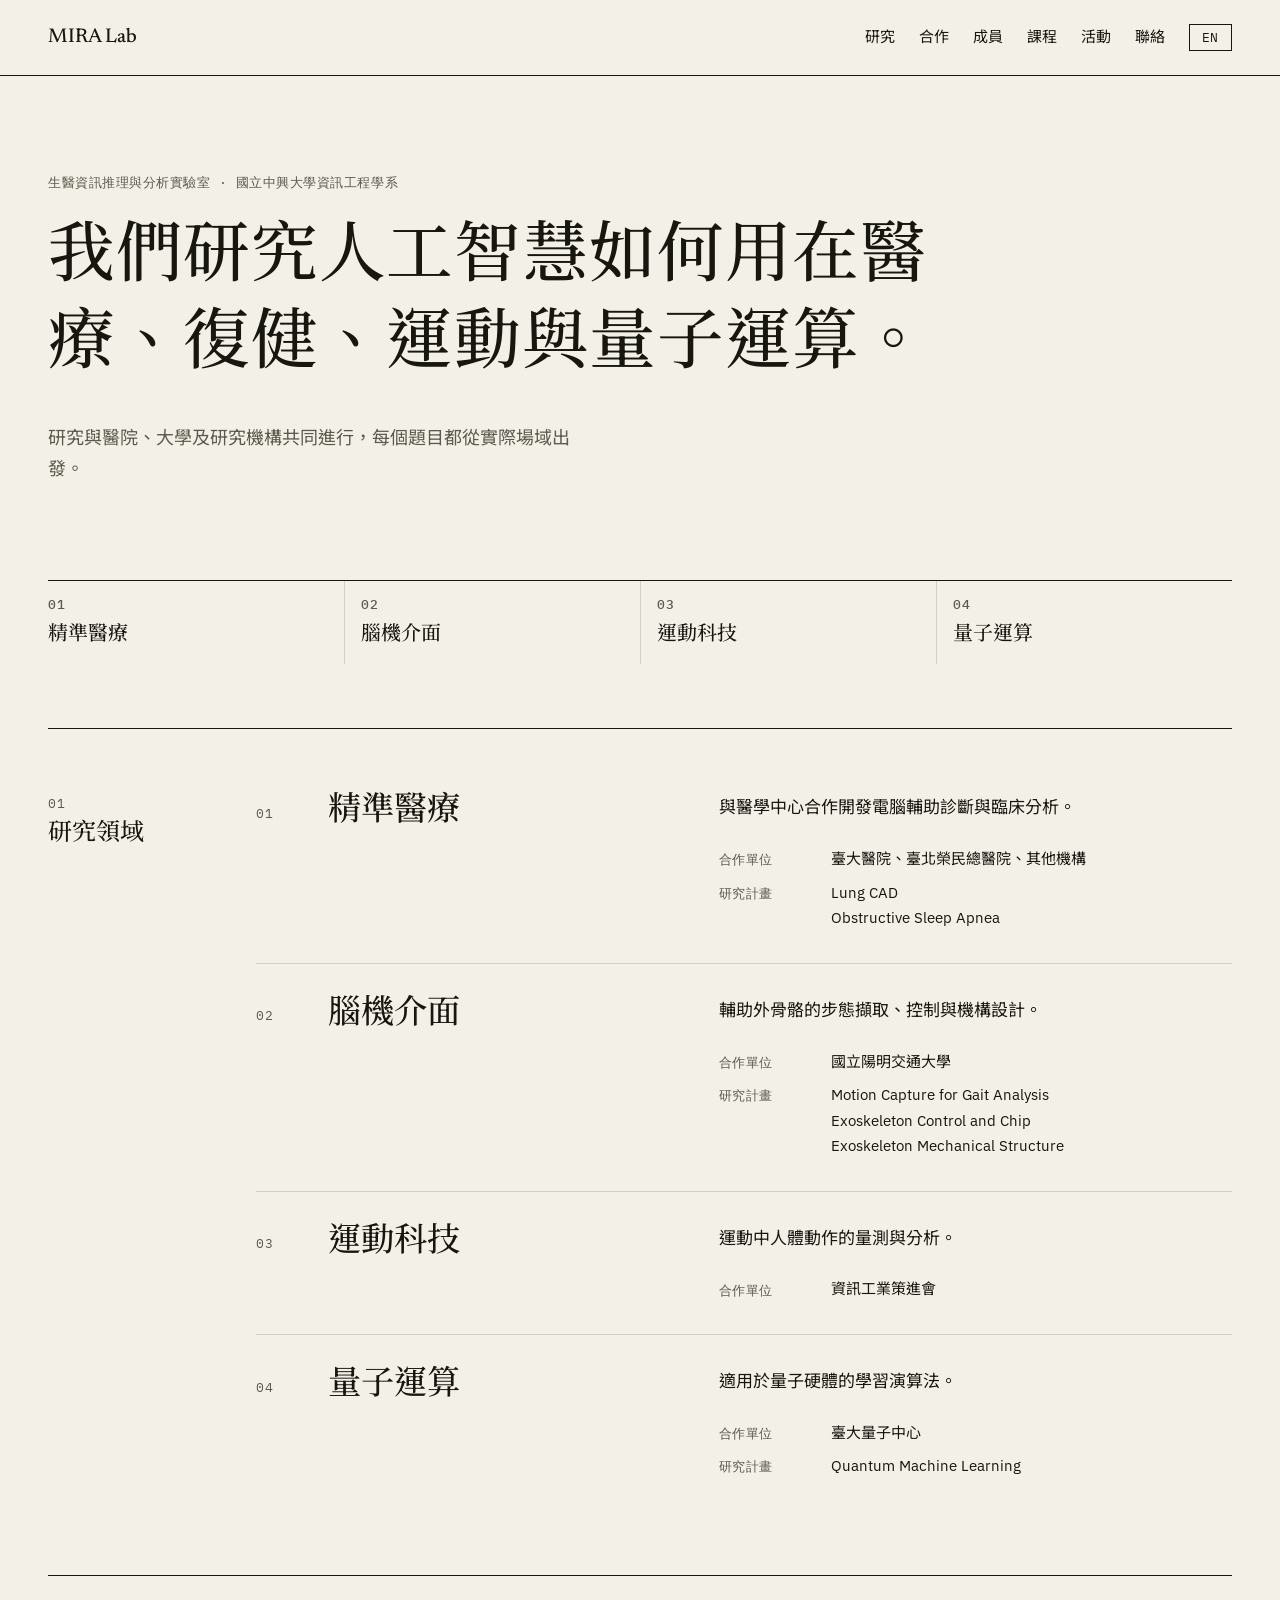
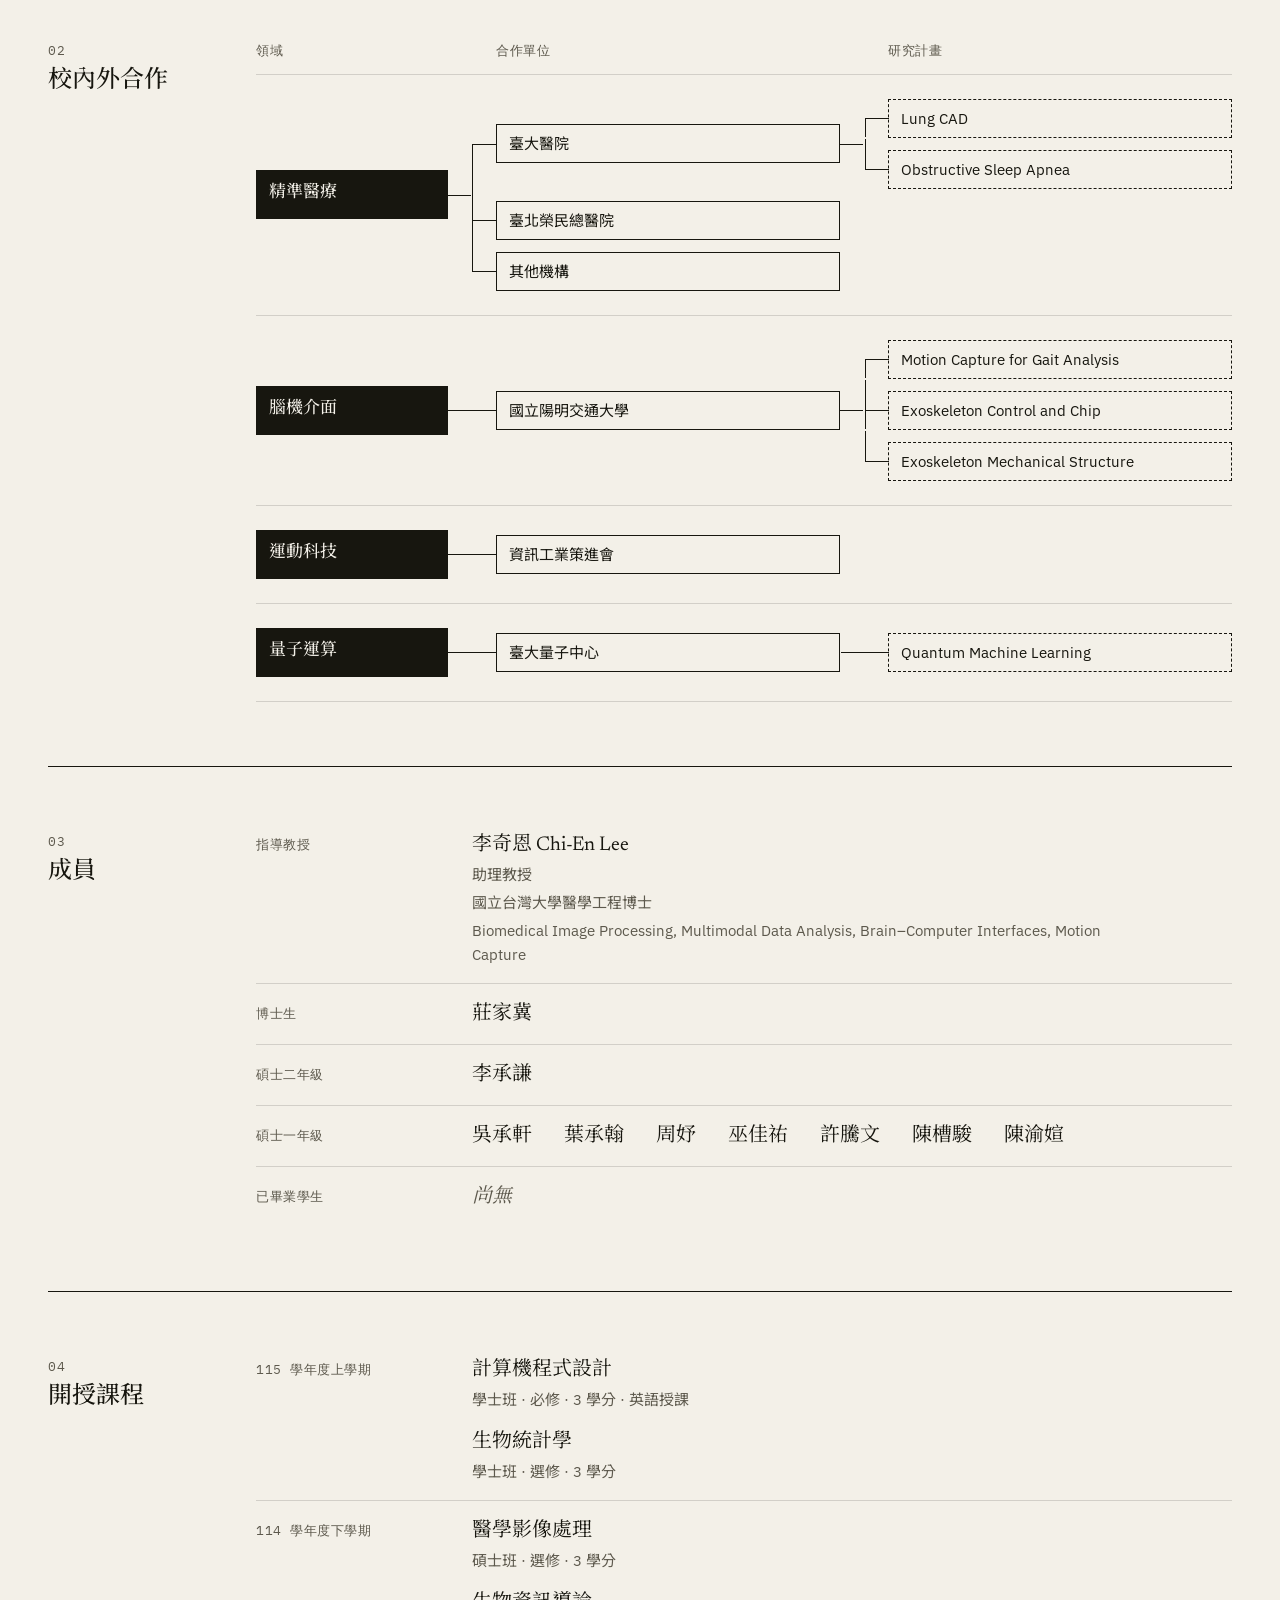
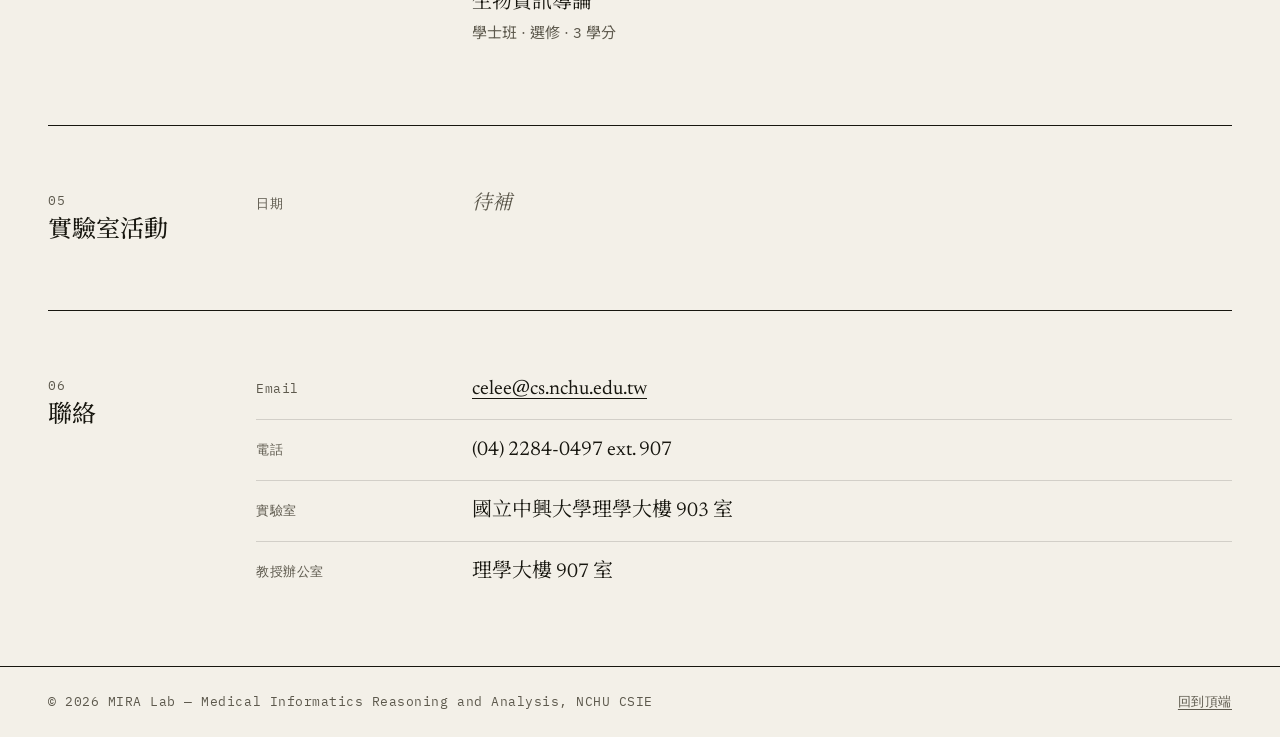
==== index.html @ 647f8cfb "Remove figure caption, PI experience line and course links Co-Authored-By: Claude Fable 5.2 <noreply" ====
<!DOCTYPE html>
<html lang="zh-Hant">
<head>
  <meta charset="UTF-8" />
  <meta name="viewport" content="width=device-width, initial-scale=1.0" />
  <title>MIRA Lab｜生醫資訊推理與分析實驗室</title>
  <meta name="description" content="國立中興大學資訊工程學系生醫資訊推理與分析實驗室（MIRA Lab），研究人工智慧在精準醫療、腦機介面、運動科技與量子運算上的應用。" />
  <meta property="og:title" content="MIRA Lab — Medical Informatics Reasoning and Analysis" />
  <meta property="og:description" content="Precision Medicine · Brain Computer Interface · Sports Technology · Quantum Computing" />
  <meta property="og:type" content="website" />
  <link rel="icon" href="assets/favicon.svg" type="image/svg+xml" />
  <link rel="preconnect" href="https://fonts.googleapis.com" />
  <link rel="preconnect" href="https://fonts.gstatic.com" crossorigin />
  <link href="https://fonts.googleapis.com/css2?family=IBM+Plex+Mono:wght@400;500&family=IBM+Plex+Sans:wght@400;500;600&family=Newsreader:opsz,wght@6..72,400;6..72,500&family=Noto+Sans+TC:wght@400;500&family=Noto+Serif+TC:wght@500;600&display=swap" rel="stylesheet" />
  <link rel="stylesheet" href="css/style.css" />
</head>
<body>
  <a class="skip" href="#main" data-en="Skip to content">跳到主要內容</a>

  <header class="top">
    <a class="brand" href="#top">MIRA Lab</a>
    <nav class="top-nav" aria-label="Primary">
      <a href="#research" data-en="Research">研究</a>
      <a href="#collab" data-en="Collaboration">合作</a>
      <a href="#people" data-en="People">成員</a>
      <a href="#courses" data-en="Courses">課程</a>
      <a href="#activities" data-en="Activities">活動</a>
      <a href="#contact" data-en="Contact">聯絡</a>
    </nav>
    <button class="lang" id="langBtn" type="button" aria-label="Switch to English">EN</button>
  </header>

  <main id="main">

    <!-- ============ INTRO ============ -->
    <section class="intro" id="top">
      <p class="label" data-en="Medical Informatics Reasoning and Analysis Lab · CSIE, National Chung Hsing University">生醫資訊推理與分析實驗室 · 國立中興大學資訊工程學系</p>
      <h1 data-en="We study how machine intelligence can serve medicine, rehabilitation, sport and quantum computing.">我們研究人工智慧如何用在醫療、復健、運動與量子運算。</h1>
      <p class="intro-note" data-en="Our work is carried out with hospitals, universities and research institutes, so each question starts from a real setting.">研究與醫院、大學及研究機構共同進行，每個題目都從實際場域出發。</p>

      <ol class="index">
        <li><a href="#r1"><span class="num">01</span><span data-en="Precision Medicine">精準醫療</span></a></li>
        <li><a href="#r2"><span class="num">02</span><span data-en="Brain Computer Interface">腦機介面</span></a></li>
        <li><a href="#r3"><span class="num">03</span><span data-en="Sports Technology">運動科技</span></a></li>
        <li><a href="#r4"><span class="num">04</span><span data-en="Quantum Computing">量子運算</span></a></li>
      </ol>
    </section>

    <!-- ============ RESEARCH ============ -->
    <section class="section" id="research">
      <header class="section-head">
        <p class="label">01</p>
        <h2 data-en="Research">研究領域</h2>
      </header>

      <div class="areas">
        <article class="area" id="r1">
          <span class="num">01</span>
          <h3 data-en="Precision Medicine">精準醫療</h3>
          <div class="area-body">
            <p data-en="Computer-aided diagnosis and clinical analysis developed together with medical centers.">與醫學中心合作開發電腦輔助診斷與臨床分析。</p>
            <dl>
              <dt data-en="Partners">合作單位</dt>
              <dd data-en="National Taiwan University Hospital, Taipei Veterans General Hospital, other institutes">臺大醫院、臺北榮民總醫院、其他機構</dd>
              <dt data-en="Projects">研究計畫</dt>
              <dd>Lung CAD<br />Obstructive Sleep Apnea</dd>
            </dl>
          </div>
        </article>

        <article class="area" id="r2">
          <span class="num">02</span>
          <h3 data-en="Brain Computer Interface">腦機介面</h3>
          <div class="area-body">
            <p data-en="Gait capture, control and mechanical design for assistive exoskeletons.">輔助外骨骼的步態擷取、控制與機構設計。</p>
            <dl>
              <dt data-en="Partners">合作單位</dt>
              <dd data-en="National Yang Ming Chiao Tung University">國立陽明交通大學</dd>
              <dt data-en="Projects">研究計畫</dt>
              <dd>Motion Capture for Gait Analysis<br />Exoskeleton Control and Chip<br />Exoskeleton Mechanical Structure</dd>
            </dl>
          </div>
        </article>

        <article class="area" id="r3">
          <span class="num">03</span>
          <h3 data-en="Sports Technology">運動科技</h3>
          <div class="area-body">
            <p data-en="Measuring and analysing human movement in sport.">運動中人體動作的量測與分析。</p>
            <dl>
              <dt data-en="Partners">合作單位</dt>
              <dd data-en="Institute for Information Industry">資訊工業策進會</dd>
            </dl>
          </div>
        </article>

        <article class="area" id="r4">
          <span class="num">04</span>
          <h3 data-en="Quantum Computing">量子運算</h3>
          <div class="area-body">
            <p data-en="Learning algorithms for quantum hardware.">適用於量子硬體的學習演算法。</p>
            <dl>
              <dt data-en="Partners">合作單位</dt>
              <dd data-en="Quantum Center in NTU">臺大量子中心</dd>
              <dt data-en="Projects">研究計畫</dt>
              <dd>Quantum Machine Learning</dd>
            </dl>
          </div>
        </article>
      </div>
    </section>

    <!-- ============ COLLABORATION ============ -->
    <section class="section" id="collab">
      <header class="section-head">
        <p class="label">02</p>
        <h2 data-en="Internal and external collaboration">校內外合作</h2>
      </header>

      <figure class="map">
        <div class="map-cols" aria-hidden="true">
          <span data-en="Area">領域</span>
          <span data-en="Partner">合作單位</span>
          <span data-en="Project">研究計畫</span>
        </div>

        <div class="flow">
          <div class="node root" data-en="Precision Medicine">精準醫療</div>
          <div class="branches">
            <div class="branch">
              <div class="node partner" data-en="National Taiwan University Hospital">臺大醫院</div>
              <div class="leaves">
                <div class="node leaf">Lung CAD</div>
                <div class="node leaf">Obstructive Sleep Apnea</div>
              </div>
            </div>
            <div class="branch">
              <div class="node partner" data-en="Taipei Veterans General Hospital">臺北榮民總醫院</div>
            </div>
            <div class="branch">
              <div class="node partner" data-en="Other institutes">其他機構</div>
            </div>
          </div>
        </div>

        <div class="flow">
          <div class="node root" data-en="Brain Computer Interface">腦機介面</div>
          <div class="branches">
            <div class="branch">
              <div class="node partner" data-en="National Yang Ming Chiao Tung University">國立陽明交通大學</div>
              <div class="leaves">
                <div class="node leaf">Motion Capture for Gait Analysis</div>
                <div class="node leaf">Exoskeleton Control and Chip</div>
                <div class="node leaf">Exoskeleton Mechanical Structure</div>
              </div>
            </div>
          </div>
        </div>

        <div class="flow">
          <div class="node root" data-en="Sports Technology">運動科技</div>
          <div class="branches">
            <div class="branch">
              <div class="node partner" data-en="Institute for Information Industry">資訊工業策進會</div>
            </div>
          </div>
        </div>

        <div class="flow">
          <div class="node root" data-en="Quantum Computing">量子運算</div>
          <div class="branches">
            <div class="branch">
              <div class="node partner" data-en="Quantum Center in NTU">臺大量子中心</div>
              <div class="leaves">
                <div class="node leaf">Quantum Machine Learning</div>
              </div>
            </div>
          </div>
        </div>
      </figure>
    </section>

    <!-- ============ PEOPLE ============ -->
    <section class="section" id="people">
      <header class="section-head">
        <p class="label">03</p>
        <h2 data-en="People">成員</h2>
      </header>

      <!-- TODO: 填入實際成員。每一列：<dt>身分</dt><dd>姓名</dd> -->
      <dl class="rows">
        <div>
          <dt data-en="Principal investigator">指導教授</dt>
          <dd>
            李奇恩 Chi-En Lee
            <small data-en="Assistant Professor">助理教授</small>
            <small data-en="Ph.D. in Biomedical Engineering, National Taiwan University">國立台灣大學醫學工程博士</small>            <small>Biomedical Image Processing, Multimodal Data Analysis, Brain–Computer Interfaces, Motion Capture</small>
          </dd>
        </div>
        <div><dt data-en="Ph.D. student">博士生</dt><dd><ul class="names"><li>莊家冀</li></ul></dd></div>
        <div><dt data-en="Master's, 2nd year">碩士二年級</dt><dd><ul class="names"><li>李承謙</li></ul></dd></div>
        <div><dt data-en="Master's, 1st year">碩士一年級</dt><dd><ul class="names"><li>吳承軒</li><li>葉承翰</li><li>周妤</li><li>巫佳祐</li><li>許騰文</li><li>陳槽駿</li><li>陳渝媗</li></ul></dd></div>
        <!-- 有畢業生時，把下面的 dd 換成 <dd><ul class="names"><li>姓名</li></ul></dd> -->
        <div><dt data-en="Alumni">已畢業學生</dt><dd class="todo" data-en="None yet">尚無</dd></div>
      </dl>
    </section>

    <!-- ============ COURSES ============ -->
    <section class="section" id="courses">
      <header class="section-head">
        <p class="label">04</p>
        <h2 data-en="Courses">開授課程</h2>
      </header>

      <!-- 每一列一個學期，新的放最上面 -->
      <dl class="rows">
        <div>
          <dt data-en="Fall 2026 (115-1)">115 學年度上學期</dt>
          <dd>
            <ul class="courses">
              <li>
                <span data-en="Computer Programming">計算機程式設計</span>
                <small data-en="Undergraduate · Required · 3 credits · Taught in English">學士班 · 必修 · 3 學分 · 英語授課</small>
              </li>
              <li>
                <span data-en="Biostatistics">生物統計學</span>
                <small data-en="Undergraduate · Elective · 3 credits">學士班 · 選修 · 3 學分</small>
              </li>
            </ul>
          </dd>
        </div>
        <div>
          <dt data-en="Spring 2026 (114-2)">114 學年度下學期</dt>
          <dd>
            <ul class="courses">
              <li>
                <span data-en="Medical Image Processing">醫學影像處理</span>
                <small data-en="Graduate · Elective · 3 credits">碩士班 · 選修 · 3 學分</small>
              </li>
              <li>
                <span data-en="Introduction to Bioinformatics">生物資訊導論</span>
                <small data-en="Undergraduate · Elective · 3 credits">學士班 · 選修 · 3 學分</small>
              </li>
            </ul>
          </dd>
        </div>
      </dl>
    </section>

    <!-- ============ ACTIVITIES ============ -->
    <section class="section" id="activities">
      <header class="section-head">
        <p class="label">05</p>
        <h2 data-en="Lab activities">實驗室活動</h2>
      </header>

      <!-- 每一列一則活動：<dt>2026.09</dt><dd>活動名稱<small>一句說明</small></dd>，新的放最上面 -->
      <dl class="rows">
        <div><dt data-en="Date">日期</dt><dd class="todo" data-en="To be added">待補</dd></div>
      </dl>
    </section>

    <!-- ============ CONTACT ============ -->
    <section class="section" id="contact">
      <header class="section-head">
        <p class="label">06</p>
        <h2 data-en="Contact">聯絡</h2>
      </header>

      <dl class="rows">
        <div><dt>Email</dt><dd><a href="mailto:celee@cs.nchu.edu.tw">celee@cs.nchu.edu.tw</a></dd></div>
        <div><dt data-en="Phone">電話</dt><dd>(04) 2284-0497 ext. 907</dd></div>
        <div><dt data-en="Lab">實驗室</dt><dd data-en="Room 903, Science Building, National Chung Hsing University">國立中興大學理學大樓 903 室</dd></div>
        <div><dt data-en="Office">教授辦公室</dt><dd data-en="Room 907, Science Building">理學大樓 907 室</dd></div>      </dl>
    </section>
  </main>

  <footer class="foot">
    <span>© <span id="year"></span> MIRA Lab — Medical Informatics Reasoning and Analysis, NCHU CSIE</span>
    <a href="#top" data-en="Top">回到頂端</a>
  </footer>

  <script src="js/main.js"></script>
</body>
</html>
---- css/style.css ----
/* Tokens ------------------------------------------------------------ */
:root {
  --paper: #f3f0e8;
  --ink: #17160f;
  --ink-2: #5d594d;      /* secondary text, 6.1:1 on paper */
  --rule: #17160f26;
  --rule-strong: #17160f;
  --accent: #c2371a;     /* single accent, 4.9:1 on paper */

  --serif: "Newsreader", "Noto Serif TC", Georgia, serif;
  --sans: "IBM Plex Sans", "Noto Sans TC", system-ui, sans-serif;
  --mono: "IBM Plex Mono", ui-monospace, monospace;

  /* spacing scale (rem): 0.25 0.5 0.75 1 1.5 2 3 4 6 8 */
  --s1: .25rem; --s2: .5rem; --s3: .75rem; --s4: 1rem; --s5: 1.5rem;
  --s6: 2rem; --s7: 3rem; --s8: 4rem; --s9: 6rem; --s10: 8rem;

  --gutter: clamp(1rem, 4vw, 3rem);
  --side: 11rem;         /* left label column */
  --max: 80rem;
}

/* Base -------------------------------------------------------------- */
*, *::before, *::after { box-sizing: border-box; margin: 0; padding: 0; }
html { scroll-behavior: smooth; scroll-padding-top: var(--s6); }
body {
  background: var(--paper); color: var(--ink);
  font: 400 1rem/1.7 var(--sans);
  -webkit-font-smoothing: antialiased;
}
a { color: inherit; text-decoration-thickness: 1px; text-underline-offset: .2em; }
a:hover { color: var(--accent); }
:focus-visible { outline: 2px solid var(--accent); outline-offset: 3px; }
::selection { background: var(--ink); color: var(--paper); }
ol, ul { list-style: none; }

.skip { position: absolute; left: var(--gutter); top: -4rem; background: var(--ink); color: var(--paper); padding: var(--s2) var(--s4); z-index: 10; }
.skip:focus { top: var(--s2); color: var(--paper); }

.label, .num, .map-cols, dt, figcaption, .foot, .lang {
  font-family: var(--mono); font-size: .8125rem; letter-spacing: .04em; color: var(--ink-2);
}
.num { font-variant-numeric: tabular-nums; }

/* Top bar ----------------------------------------------------------- */
.top, main, .foot { max-width: var(--max); margin-inline: auto; padding-inline: var(--gutter); }
.top {
  display: flex; align-items: baseline; gap: var(--s5);
  padding-block: var(--s5); border-bottom: 1px solid var(--rule-strong);
}
.brand { font: 500 1.25rem/1 var(--serif); text-decoration: none; margin-right: auto; }
.top-nav { display: flex; gap: var(--s5); font-size: .9375rem; }
.top-nav a { text-decoration: none; }
.top-nav a:hover { text-decoration: underline; }
.lang { background: none; border: 1px solid var(--rule-strong); color: var(--ink); padding: var(--s1) var(--s3); cursor: pointer; }
.lang:hover { background: var(--ink); color: var(--paper); }

/* Intro ------------------------------------------------------------- */
.intro { padding-block: var(--s9) var(--s8); }
h1 {
  font: 500 clamp(2rem, 5.2vw, 4.25rem)/1.18 var(--serif);
  letter-spacing: -.01em; max-width: 22ch; margin-block: var(--s5) var(--s6);
  text-wrap: balance;
}
:lang(zh-Hant) h1 { max-width: 15em; line-height: 1.3; letter-spacing: .01em; }
.intro-note { max-width: 34rem; font-size: 1.125rem; color: var(--ink-2); }

.index {
  display: grid; grid-template-columns: repeat(4, 1fr);
  margin-top: var(--s9); border-top: 1px solid var(--rule-strong);
}
.index a {
  display: flex; flex-direction: column; gap: var(--s2);
  padding: var(--s4) var(--s4) var(--s4) 0; text-decoration: none;
  font: 500 1.25rem/1.3 var(--serif);
}
.index li + li a { padding-left: var(--s4); border-left: 1px solid var(--rule); }
.index a:hover .num { color: var(--accent); }

/* Sections ---------------------------------------------------------- */
.section {
  display: grid; grid-template-columns: var(--side) minmax(0, 1fr); column-gap: var(--s6);
  padding-block: var(--s8); border-top: 1px solid var(--rule-strong);
}
.section-head { position: sticky; top: var(--s6); align-self: start; }
h2 { font: 500 1.5rem/1.25 var(--serif); margin-top: var(--s1); }

/* Research areas ---------------------------------------------------- */
.area {
  display: grid; grid-template-columns: 3rem minmax(0, 5fr) minmax(0, 7fr); column-gap: var(--s5);
  padding-block: var(--s6); border-top: 1px solid var(--rule);
}
.area:first-child { border-top: 0; padding-top: 0; }
.area:target .num { color: var(--accent); }
.area .num { padding-top: .6rem; }
h3 { font: 500 clamp(1.5rem, 2.6vw, 2.25rem)/1.2 var(--serif); }
.area-body p { font-size: 1.0625rem; max-width: 34rem; }
.area dl { display: grid; grid-template-columns: 6rem minmax(0, 1fr); gap: var(--s2) var(--s4); margin-top: var(--s5); }
.area dt { padding-top: .2rem; }
.area dd { font-size: .9375rem; }

/* Collaboration figure ---------------------------------------------- */
.map { --g: 3rem; --row: .75rem; min-width: 0; }
.map-cols, .flow { display: grid; grid-template-columns: 12rem minmax(0, 1fr); column-gap: var(--g); }
.map-cols { grid-template-columns: 12rem minmax(0, 1fr) minmax(0, 1fr); padding-bottom: var(--s3); border-bottom: 1px solid var(--rule); }
.flow { align-items: center; padding-block: var(--s5); border-bottom: 1px solid var(--rule); }
.branches, .leaves { display: flex; flex-direction: column; gap: var(--row); }
.branch { display: grid; grid-template-columns: minmax(0, 1fr) minmax(0, 1fr); column-gap: var(--g); align-items: center; }
.node {
  position: relative; padding: var(--s2) var(--s3);
  border: 1px solid var(--rule-strong); background: var(--paper);
  font-size: .9375rem; line-height: 1.4;
}
.node.root { background: var(--ink); color: var(--paper); font: 500 1.0625rem/1.35 var(--serif); padding: var(--s3); }
.node.leaf { border-style: dashed; }

/* connectors: each child draws its own horizontal tick and its share of the vertical spine */
.branch, .leaf { position: relative; }
.branch::before, .leaf::before,
.branch::after, .leaf::after,
.root::after, .partner::after {
  content: ""; position: absolute; background: var(--rule-strong); transition: background-color .15s;
}
.branch::before, .leaf::before { top: 50%; right: 100%; width: calc(var(--g) / 2); height: 1px; }
.branch::after, .leaf::after { left: calc(var(--g) / -2); width: 1px; top: calc(var(--row) * -1); bottom: 0; }
.branch:first-child::after, .leaf:first-child::after { top: 50%; }
.branch:last-child::after, .leaf:last-child::after { bottom: 50%; }
.branch:only-child::after, .leaf:only-child::after { display: none; }
.branch:only-child::before, .leaf:only-child::before { width: var(--g); }
.root::after, .partner::after { top: 50%; left: 100%; width: calc(var(--g) / 2); height: 1px; }
.flow:has(.branch:only-child) .root::after,
.partner:only-child::after,
.branch:has(.leaf:only-child) .partner::after { display: none; }

.flow:hover .node.root { background: var(--accent); border-color: var(--accent); }
.flow:hover :is(.branch, .leaf)::before, .flow:hover :is(.branch, .leaf)::after,
.flow:hover :is(.root, .partner)::after { background: var(--accent); }

figcaption { margin-top: var(--s4); }

/* Definition rows (people, contact) --------------------------------- */
.rows > div {
  display: grid; grid-template-columns: 12rem minmax(0, 1fr); column-gap: var(--s5);
  padding-block: var(--s4); border-top: 1px solid var(--rule);
}
.rows > div:first-child { border-top: 0; padding-top: 0; }
.rows dt { padding-top: .2rem; }
.rows dd { font: 400 1.25rem/1.4 var(--serif); }
.rows dd small { display: block; max-width: 40rem; margin-top: var(--s1); font: 400 .9375rem/1.6 var(--sans); color: var(--ink-2); }
.courses { display: grid; gap: var(--s4); }
.names { display: flex; flex-wrap: wrap; gap: var(--s1) var(--s6); }
.rows dd.todo { color: var(--ink-2); font-style: italic; }

/* Footer ------------------------------------------------------------ */
.foot { display: flex; justify-content: space-between; padding-block: var(--s5); border-top: 1px solid var(--rule-strong); }

/* Responsive -------------------------------------------------------- */
@media (max-width: 64rem) {
  .section { grid-template-columns: 1fr; row-gap: var(--s6); }
  .section-head { position: static; display: flex; align-items: baseline; gap: var(--s4); }
}
@media (max-width: 48rem) {
  .top { flex-wrap: wrap; row-gap: var(--s3); }
  .top-nav { order: 3; width: 100%; gap: var(--s4); }
  .intro { padding-block: var(--s8) var(--s7); }
  .index { grid-template-columns: 1fr 1fr; margin-top: var(--s8); }
  .index li:nth-child(odd) a { padding-left: 0; border-left: 0; }
  .index li:nth-child(n + 3) a { border-top: 1px solid var(--rule); }
  .area { grid-template-columns: 2.5rem minmax(0, 1fr); row-gap: var(--s3); }
  .area-body { grid-column: 2; }
  .rows > div { grid-template-columns: 1fr; row-gap: var(--s1); }

  /* figure collapses into an indented outline */
  .map { --g: 1.5rem; }
  .map-cols { display: none; }
  .flow, .branch { grid-template-columns: 1fr; row-gap: var(--row); }
  .flow { align-items: stretch; }
  .branches, .leaves { margin-left: var(--g); }
  .branch::before, .leaf::before { top: 1.2rem; width: calc(var(--g) / 2) !important; }
  .branch::after, .leaf::after { display: block !important; top: calc(var(--row) * -1 - 1px) !important; bottom: 0 !important; }
  .branch:last-child::after, .leaf:last-child::after { bottom: calc(100% - 1.2rem) !important; }
  .root::after, .partner::after { display: none; }
}
@media (prefers-reduced-motion: reduce) {
  html { scroll-behavior: auto; }
  * { transition: none !important; }
}
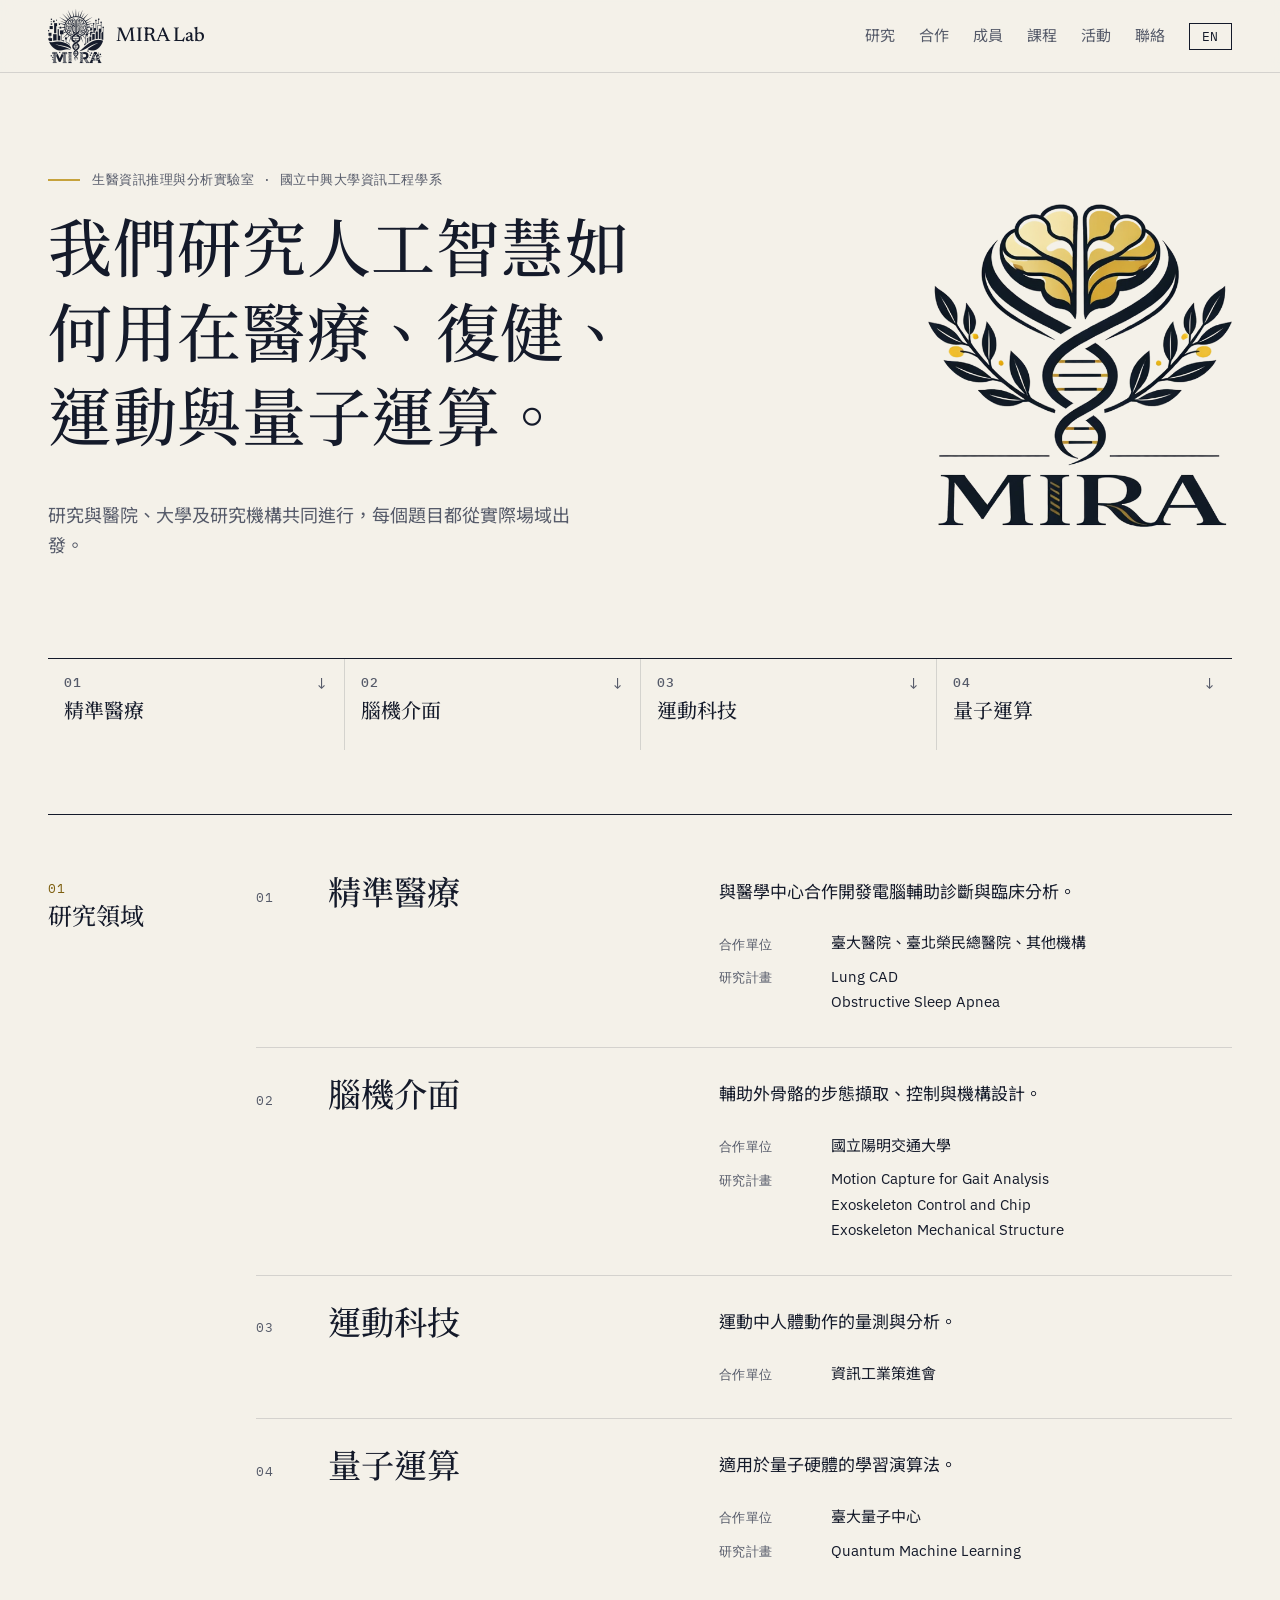
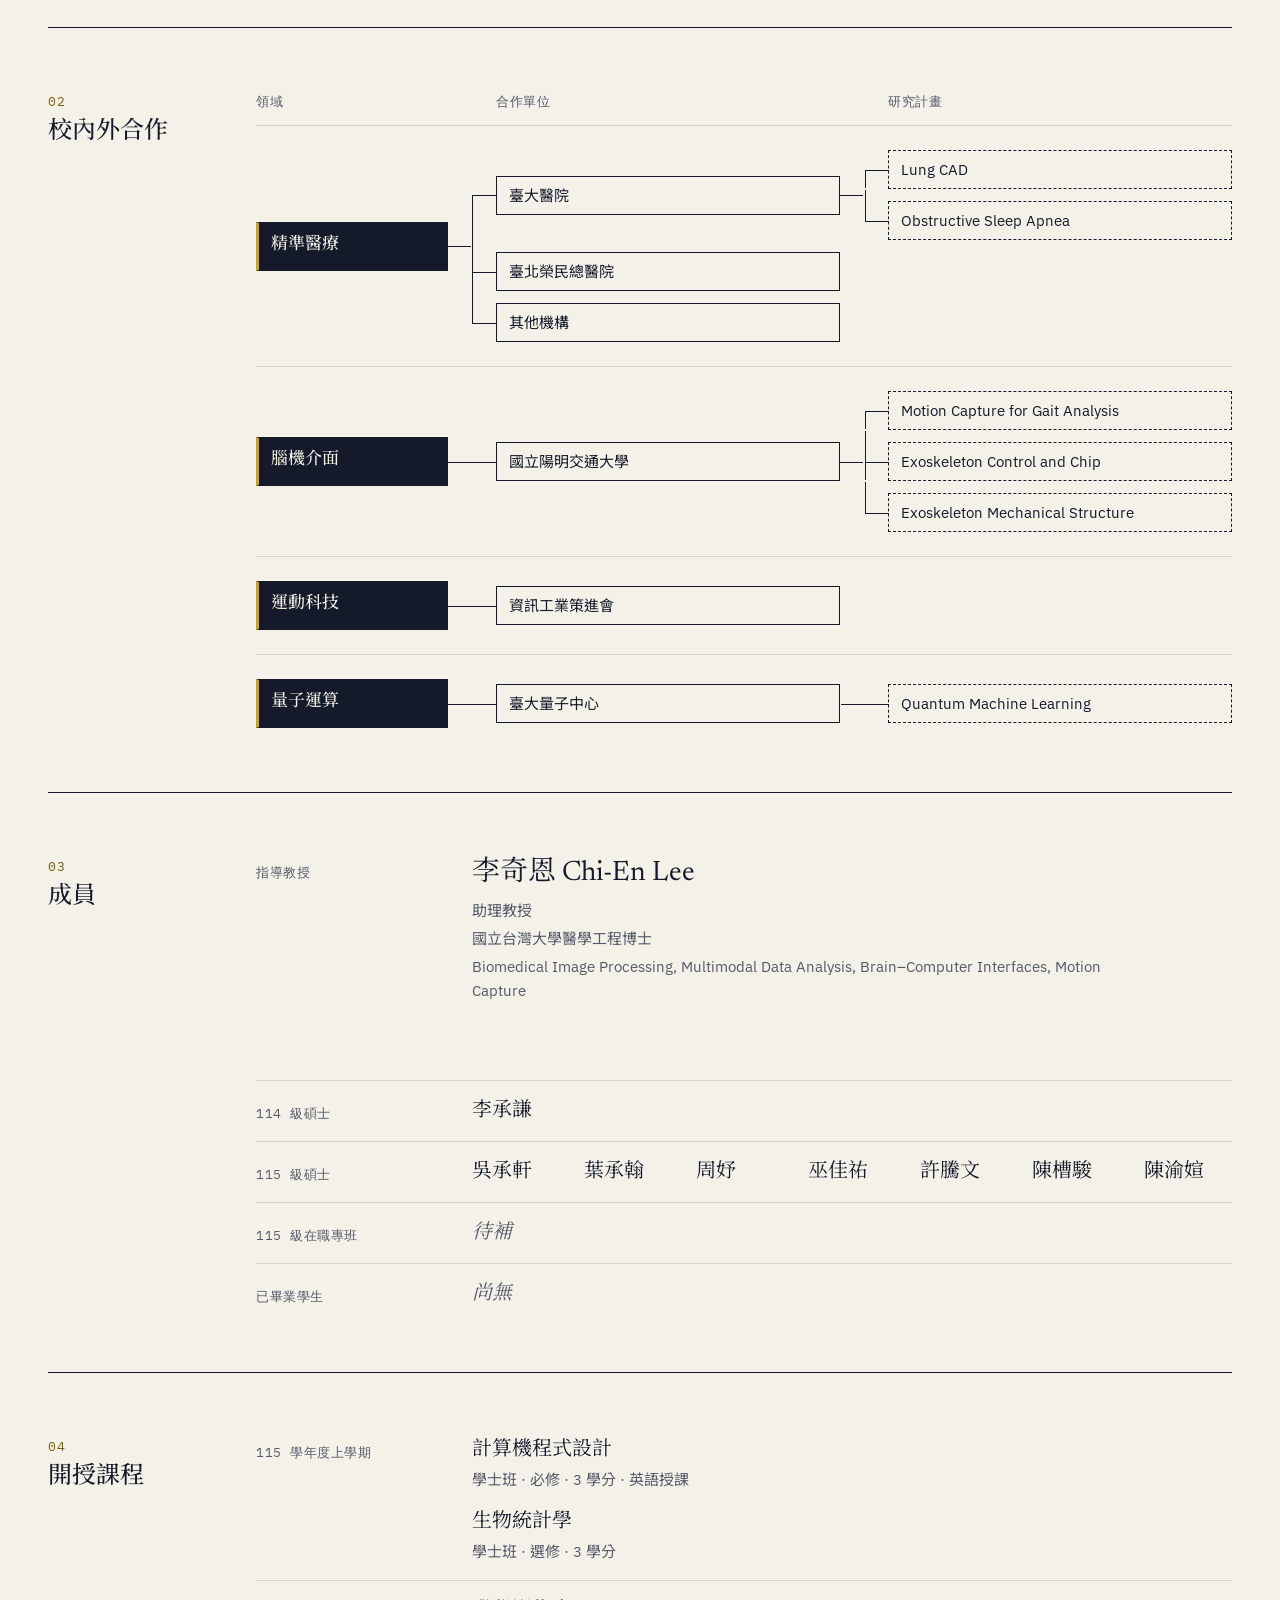
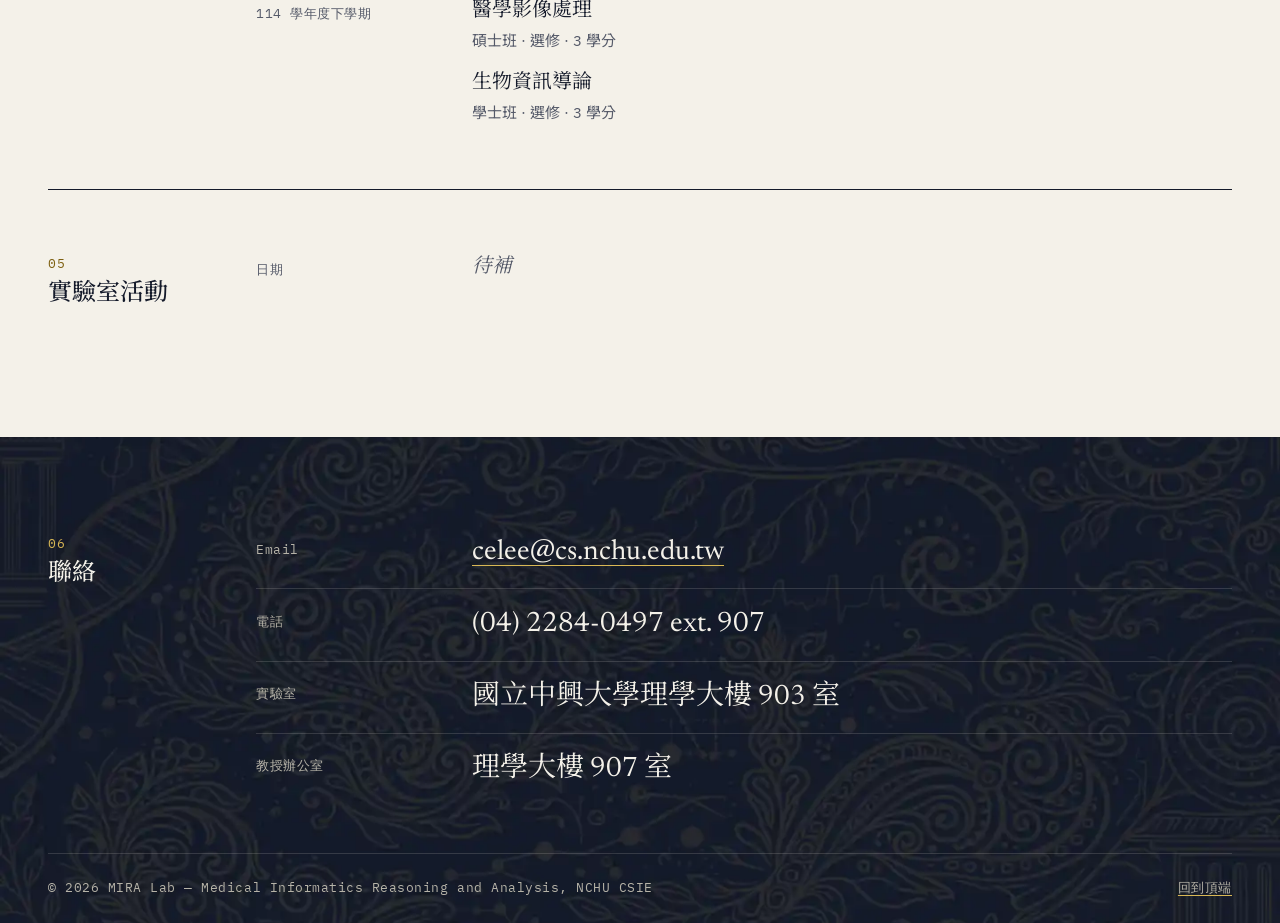
==== commit 3fb27588: "Restyle site around the lab emblem and add logo assets Navy and gold palette from the emblem, sticky" ====
--- a/index.html
+++ b/index.html
@@ -8,7 +8,8 @@
   <meta property="og:title" content="MIRA Lab — Medical Informatics Reasoning and Analysis" />
   <meta property="og:description" content="Precision Medicine · Brain Computer Interface · Sports Technology · Quantum Computing" />
   <meta property="og:type" content="website" />
-  <link rel="icon" href="assets/favicon.svg" type="image/svg+xml" />
+  <link rel="icon" href="assets/favicon.png" type="image/png" />
+  <link rel="apple-touch-icon" href="assets/apple-touch-icon.png" />
   <link rel="preconnect" href="https://fonts.googleapis.com" />
   <link rel="preconnect" href="https://fonts.gstatic.com" crossorigin />
   <link href="https://fonts.googleapis.com/css2?family=IBM+Plex+Mono:wght@400;500&family=IBM+Plex+Sans:wght@400;500;600&family=Newsreader:opsz,wght@6..72,400;6..72,500&family=Noto+Sans+TC:wght@400;500&family=Noto+Serif+TC:wght@500;600&display=swap" rel="stylesheet" />
@@ -18,25 +19,32 @@
   <a class="skip" href="#main" data-en="Skip to content">跳到主要內容</a>
 
   <header class="top">
-    <a class="brand" href="#top">MIRA Lab</a>
-    <nav class="top-nav" aria-label="Primary">
-      <a href="#research" data-en="Research">研究</a>
-      <a href="#collab" data-en="Collaboration">合作</a>
-      <a href="#people" data-en="People">成員</a>
-      <a href="#courses" data-en="Courses">課程</a>
-      <a href="#activities" data-en="Activities">活動</a>
-      <a href="#contact" data-en="Contact">聯絡</a>
-    </nav>
-    <button class="lang" id="langBtn" type="button" aria-label="Switch to English">EN</button>
+    <div class="top-in">
+      <a class="brand" href="#top"><img src="assets/mira-mark.png" alt="" width="56" height="56" />MIRA Lab</a>
+      <nav class="top-nav" aria-label="Primary">
+        <a href="#research" data-en="Research">研究</a>
+        <a href="#collab" data-en="Collaboration">合作</a>
+        <a href="#people" data-en="People">成員</a>
+        <a href="#courses" data-en="Courses">課程</a>
+        <a href="#activities" data-en="Activities">活動</a>
+        <a href="#contact" data-en="Contact">聯絡</a>
+      </nav>
+      <button class="lang" id="langBtn" type="button" aria-label="Switch to English">EN</button>
+    </div>
   </header>
 
   <main id="main">
 
     <!-- ============ INTRO ============ -->
     <section class="intro" id="top">
-      <p class="label" data-en="Medical Informatics Reasoning and Analysis Lab · CSIE, National Chung Hsing University">生醫資訊推理與分析實驗室 · 國立中興大學資訊工程學系</p>
-      <h1 data-en="We study how machine intelligence can serve medicine, rehabilitation, sport and quantum computing.">我們研究人工智慧如何用在醫療、復健、運動與量子運算。</h1>
-      <p class="intro-note" data-en="Our work is carried out with hospitals, universities and research institutes, so each question starts from a real setting.">研究與醫院、大學及研究機構共同進行，每個題目都從實際場域出發。</p>
+      <div class="intro-top">
+        <div>
+          <p class="label" data-en="Medical Informatics Reasoning and Analysis Lab · CSIE, National Chung Hsing University">生醫資訊推理與分析實驗室 · 國立中興大學資訊工程學系</p>
+          <h1 data-en="We study how machine intelligence can serve medicine, rehabilitation, sport and quantum computing.">我們研究人工智慧如何用在醫療、復健、運動與量子運算。</h1>
+          <p class="intro-note" data-en="Our work is carried out with hospitals, universities and research institutes, so each question starts from a real setting.">研究與醫院、大學及研究機構共同進行，每個題目都從實際場域出發。</p>
+        </div>
+        <img class="intro-logo" src="assets/mira-logo.webp" alt="MIRA Lab 標誌：大腦、DNA 雙螺旋與橄欖枝" width="534" height="567" />
+      </div>
 
       <ol class="index">
         <li><a href="#r1"><span class="num">01</span><span data-en="Precision Medicine">精準醫療</span></a></li>
@@ -192,15 +200,16 @@
         <div>
           <dt data-en="Principal investigator">指導教授</dt>
           <dd>
-            李奇恩 Chi-En Lee
+            <span class="pi-name">李奇恩 Chi-En Lee</span>
             <small data-en="Assistant Professor">助理教授</small>
             <small data-en="Ph.D. in Biomedical Engineering, National Taiwan University">國立台灣大學醫學工程博士</small>            <small>Biomedical Image Processing, Multimodal Data Analysis, Brain–Computer Interfaces, Motion Capture</small>
           </dd>
         </div>
-        <div><dt data-en="Ph.D. student">博士生</dt><dd><ul class="names"><li>莊家冀</li></ul></dd></div>
-        <div><dt data-en="Master's, 2nd year">碩士二年級</dt><dd><ul class="names"><li>李承謙</li></ul></dd></div>
-        <div><dt data-en="Master's, 1st year">碩士一年級</dt><dd><ul class="names"><li>吳承軒</li><li>葉承翰</li><li>周妤</li><li>巫佳祐</li><li>許騰文</li><li>陳槽駿</li><li>陳渝媗</li></ul></dd></div>
+        <div><dt data-en="Ph.D. · Class 115">115 級博士</dt><dd><ul class="names"><li>莊家冀</li></ul></dd></div>
+        <div><dt data-en="Master's · Class 114">114 級碩士</dt><dd><ul class="names"><li>李承謙</li></ul></dd></div>
+        <div><dt data-en="Master's · Class 115">115 級碩士</dt><dd><ul class="names"><li>吳承軒</li><li>葉承翰</li><li>周妤</li><li>巫佳祐</li><li>許騰文</li><li>陳槽駿</li><li>陳渝媗</li></ul></dd></div>
         <!-- 有畢業生時，把下面的 dd 換成 <dd><ul class="names"><li>姓名</li></ul></dd> -->
+        <div><dt data-en="In-service Master's · Class 115">115 級在職專班</dt><dd class="todo" data-en="To be added">待補</dd></div>
         <div><dt data-en="Alumni">已畢業學生</dt><dd class="todo" data-en="None yet">尚無</dd></div>
       </dl>
     </section>
@@ -259,7 +268,9 @@
         <div><dt data-en="Date">日期</dt><dd class="todo" data-en="To be added">待補</dd></div>
       </dl>
     </section>
-
+  </main>
+
+  <footer class="band dark">
     <!-- ============ CONTACT ============ -->
     <section class="section" id="contact">
       <header class="section-head">
@@ -273,11 +284,11 @@
         <div><dt data-en="Lab">實驗室</dt><dd data-en="Room 903, Science Building, National Chung Hsing University">國立中興大學理學大樓 903 室</dd></div>
         <div><dt data-en="Office">教授辦公室</dt><dd data-en="Room 907, Science Building">理學大樓 907 室</dd></div>      </dl>
     </section>
-  </main>
-
-  <footer class="foot">
-    <span>© <span id="year"></span> MIRA Lab — Medical Informatics Reasoning and Analysis, NCHU CSIE</span>
-    <a href="#top" data-en="Top">回到頂端</a>
+
+    <div class="foot">
+      <span>© <span id="year"></span> MIRA Lab — Medical Informatics Reasoning and Analysis, NCHU CSIE</span>
+      <a href="#top" data-en="Top">回到頂端</a>
+    </div>
   </footer>
 
   <script src="js/main.js"></script>
--- a/css/style.css
+++ b/css/style.css
@@ -1,11 +1,14 @@
-/* Tokens ------------------------------------------------------------ */
+/* Tokens ------------------------------------------------------------
+   Colours are taken from the lab emblem: deep navy line work, gold brain. */
 :root {
-  --paper: #f3f0e8;
-  --ink: #17160f;
-  --ink-2: #5d594d;      /* secondary text, 6.1:1 on paper */
-  --rule: #17160f26;
-  --rule-strong: #17160f;
-  --accent: #c2371a;     /* single accent, 4.9:1 on paper */
+  --paper: #f4f1e9;
+  --surface: #ebe6d9;      /* quiet fill for hover states */
+  --ink: #141a2a;          /* navy, 15.6:1 on paper */
+  --ink-2: #555a69;        /* secondary text, 6.0:1 on paper */
+  --rule: #141a2a24;
+  --rule-strong: #141a2a;
+  --gold: #c6a23c;         /* decoration only, never body text on paper */
+  --accent: #7d5f0f;       /* gold dark enough for text, 5.2:1 on paper */
 
   --serif: "Newsreader", "Noto Serif TC", Georgia, serif;
   --sans: "IBM Plex Sans", "Noto Sans TC", system-ui, sans-serif;
@@ -16,73 +19,106 @@
   --s6: 2rem; --s7: 3rem; --s8: 4rem; --s9: 6rem; --s10: 8rem;
 
   --gutter: clamp(1rem, 4vw, 3rem);
-  --side: 11rem;         /* left label column */
+  --side: 11rem;           /* left label column */
   --max: 80rem;
+  --header: 4.5rem;
+  --ease: cubic-bezier(.2, .7, .2, 1);
+}
+
+/* Dark surface: same components, tokens swapped */
+.dark {
+  --paper: #141a2a;
+  --ink: #f4f1e9;
+  --ink-2: #b6b3a8;        /* 8.3:1 on navy */
+  --rule: #f4f1e926;
+  --rule-strong: #f4f1e94d;
+  --accent: #d9b855;       /* 9.0:1 on navy */
+  --surface: #f4f1e914;
+  color: var(--ink);
 }
 
 /* Base -------------------------------------------------------------- */
 *, *::before, *::after { box-sizing: border-box; margin: 0; padding: 0; }
-html { scroll-behavior: smooth; scroll-padding-top: var(--s6); }
+html { scroll-behavior: smooth; scroll-padding-top: calc(var(--header) + var(--s5)); }
 body {
   background: var(--paper); color: var(--ink);
   font: 400 1rem/1.7 var(--sans);
   -webkit-font-smoothing: antialiased;
 }
-a { color: inherit; text-decoration-thickness: 1px; text-underline-offset: .2em; }
+img { display: block; max-width: 100%; }
+a { color: inherit; text-decoration-thickness: 1px; text-underline-offset: .2em; transition: color .15s; }
 a:hover { color: var(--accent); }
 :focus-visible { outline: 2px solid var(--accent); outline-offset: 3px; }
-::selection { background: var(--ink); color: var(--paper); }
+::selection { background: var(--gold); color: #141a2a; }
 ol, ul { list-style: none; }
 
-.skip { position: absolute; left: var(--gutter); top: -4rem; background: var(--ink); color: var(--paper); padding: var(--s2) var(--s4); z-index: 10; }
+.skip { position: absolute; left: var(--gutter); top: -4rem; background: var(--ink); color: var(--paper); padding: var(--s2) var(--s4); z-index: 30; }
 .skip:focus { top: var(--s2); color: var(--paper); }
 
-.label, .num, .map-cols, dt, figcaption, .foot, .lang {
+.label, .num, .map-cols, dt, .foot, .lang {
   font-family: var(--mono); font-size: .8125rem; letter-spacing: .04em; color: var(--ink-2);
 }
 .num { font-variant-numeric: tabular-nums; }
 
 /* Top bar ----------------------------------------------------------- */
-.top, main, .foot { max-width: var(--max); margin-inline: auto; padding-inline: var(--gutter); }
+.top-in, .intro, .section, .foot { max-width: var(--max); margin-inline: auto; padding-inline: var(--gutter); }
 .top {
-  display: flex; align-items: baseline; gap: var(--s5);
-  padding-block: var(--s5); border-bottom: 1px solid var(--rule-strong);
-}
-.brand { font: 500 1.25rem/1 var(--serif); text-decoration: none; margin-right: auto; }
+  position: sticky; top: 0; z-index: 20;
+  background: color-mix(in srgb, var(--paper) 92%, transparent);
+  backdrop-filter: blur(8px); -webkit-backdrop-filter: blur(8px);
+  border-bottom: 1px solid var(--rule);
+}
+.top-in { display: flex; align-items: center; gap: var(--s5); min-height: var(--header); }
+.brand { display: flex; align-items: center; gap: var(--s3); font: 500 1.25rem/1 var(--serif); text-decoration: none; margin-right: auto; }
+.brand img { width: 3.5rem; height: 3.5rem; }
 .top-nav { display: flex; gap: var(--s5); font-size: .9375rem; }
-.top-nav a { text-decoration: none; }
-.top-nav a:hover { text-decoration: underline; }
-.lang { background: none; border: 1px solid var(--rule-strong); color: var(--ink); padding: var(--s1) var(--s3); cursor: pointer; }
+.top-nav a { position: relative; padding-block: var(--s2); text-decoration: none; color: var(--ink-2); }
+.top-nav a::after {
+  content: ""; position: absolute; left: 0; right: 0; bottom: 0; height: 2px; background: var(--gold);
+  transform: scaleX(0); transform-origin: left; transition: transform .25s var(--ease);
+}
+.top-nav a:hover, .top-nav a[aria-current] { color: var(--ink); }
+.top-nav a:hover::after, .top-nav a[aria-current]::after { transform: scaleX(1); }
+.lang { background: none; border: 1px solid var(--rule-strong); color: var(--ink); padding: var(--s1) var(--s3); cursor: pointer; transition: background-color .15s, color .15s; }
 .lang:hover { background: var(--ink); color: var(--paper); }
 
 /* Intro ------------------------------------------------------------- */
 .intro { padding-block: var(--s9) var(--s8); }
+.intro-top { display: grid; grid-template-columns: minmax(0, 1fr) minmax(0, 19rem); column-gap: var(--s8); align-items: center; }
+.intro .label { display: flex; align-items: center; gap: var(--s3); }
+.intro .label::before { content: ""; flex: none; width: var(--s6); height: 2px; background: var(--gold); }
 h1 {
-  font: 500 clamp(2rem, 5.2vw, 4.25rem)/1.18 var(--serif);
+  font: 500 clamp(2rem, 5vw, 4rem)/1.18 var(--serif);
   letter-spacing: -.01em; max-width: 22ch; margin-block: var(--s5) var(--s6);
   text-wrap: balance;
 }
-:lang(zh-Hant) h1 { max-width: 15em; line-height: 1.3; letter-spacing: .01em; }
+:lang(zh-Hant) h1 { max-width: 14em; line-height: 1.32; letter-spacing: .01em; }
 .intro-note { max-width: 34rem; font-size: 1.125rem; color: var(--ink-2); }
-
-.index {
-  display: grid; grid-template-columns: repeat(4, 1fr);
-  margin-top: var(--s9); border-top: 1px solid var(--rule-strong);
-}
+.intro-logo { width: 100%; height: auto; }
+
+.index { display: grid; grid-template-columns: repeat(4, 1fr); margin-top: var(--s9); border-top: 1px solid var(--rule-strong); }
 .index a {
-  display: flex; flex-direction: column; gap: var(--s2);
-  padding: var(--s4) var(--s4) var(--s4) 0; text-decoration: none;
+  position: relative; display: flex; flex-direction: column; gap: var(--s2);
+  padding: var(--s4) var(--s6) var(--s5) var(--s4); text-decoration: none; color: var(--ink);
   font: 500 1.25rem/1.3 var(--serif);
-}
-.index li + li a { padding-left: var(--s4); border-left: 1px solid var(--rule); }
+  transition: background-color .2s;
+}
+.index li + li a { border-left: 1px solid var(--rule); }
+.index a::before { content: ""; position: absolute; left: 0; right: 0; top: -1px; height: 3px; background: var(--gold); transform: scaleX(0); transform-origin: left; transition: transform .3s var(--ease); }
+.index a::after { content: "↓"; position: absolute; right: var(--s4); top: var(--s4); font: 400 1rem/1 var(--sans); color: var(--ink-2); transition: transform .2s var(--ease), color .2s; }
+.index a:hover { background: var(--surface); }
+.index a:hover::before { transform: scaleX(1); }
+.index a:hover::after { transform: translateY(var(--s1)); color: var(--accent); }
 .index a:hover .num { color: var(--accent); }
 
 /* Sections ---------------------------------------------------------- */
 .section {
   display: grid; grid-template-columns: var(--side) minmax(0, 1fr); column-gap: var(--s6);
-  padding-block: var(--s8); border-top: 1px solid var(--rule-strong);
-}
-.section-head { position: sticky; top: var(--s6); align-self: start; }
+  padding-block: var(--s8); position: relative;
+}
+main > .section::before { content: ""; position: absolute; left: var(--gutter); right: var(--gutter); top: 0; height: 1px; background: var(--rule-strong); }
+.section-head { position: sticky; top: calc(var(--header) + var(--s5)); align-self: start; }
+.section-head .label { color: var(--accent); }
 h2 { font: 500 1.5rem/1.25 var(--serif); margin-top: var(--s1); }
 
 /* Research areas ---------------------------------------------------- */
@@ -91,8 +127,9 @@
   padding-block: var(--s6); border-top: 1px solid var(--rule);
 }
 .area:first-child { border-top: 0; padding-top: 0; }
-.area:target .num { color: var(--accent); }
-.area .num { padding-top: .6rem; }
+.area:last-child { padding-bottom: 0; }
+.area .num { padding-top: .6rem; transition: color .2s; }
+.area:target .num, .area:hover .num { color: var(--accent); }
 h3 { font: 500 clamp(1.5rem, 2.6vw, 2.25rem)/1.2 var(--serif); }
 .area-body p { font-size: 1.0625rem; max-width: 34rem; }
 .area dl { display: grid; grid-template-columns: 6rem minmax(0, 1fr); gap: var(--s2) var(--s4); margin-top: var(--s5); }
@@ -104,14 +141,16 @@
 .map-cols, .flow { display: grid; grid-template-columns: 12rem minmax(0, 1fr); column-gap: var(--g); }
 .map-cols { grid-template-columns: 12rem minmax(0, 1fr) minmax(0, 1fr); padding-bottom: var(--s3); border-bottom: 1px solid var(--rule); }
 .flow { align-items: center; padding-block: var(--s5); border-bottom: 1px solid var(--rule); }
+.flow:last-child { border-bottom: 0; padding-bottom: 0; }
 .branches, .leaves { display: flex; flex-direction: column; gap: var(--row); }
 .branch { display: grid; grid-template-columns: minmax(0, 1fr) minmax(0, 1fr); column-gap: var(--g); align-items: center; }
 .node {
   position: relative; padding: var(--s2) var(--s3);
   border: 1px solid var(--rule-strong); background: var(--paper);
   font-size: .9375rem; line-height: 1.4;
-}
-.node.root { background: var(--ink); color: var(--paper); font: 500 1.0625rem/1.35 var(--serif); padding: var(--s3); }
+  transition: background-color .2s, border-color .2s, color .2s;
+}
+.node.root { background: var(--ink); color: var(--paper); font: 500 1.0625rem/1.35 var(--serif); padding: var(--s3); border-left: 3px solid var(--gold); }
 .node.leaf { border-style: dashed; }
 
 /* connectors: each child draws its own horizontal tick and its share of the vertical spine */
@@ -119,7 +158,7 @@
 .branch::before, .leaf::before,
 .branch::after, .leaf::after,
 .root::after, .partner::after {
-  content: ""; position: absolute; background: var(--rule-strong); transition: background-color .15s;
+  content: ""; position: absolute; background: var(--rule-strong); transition: background-color .2s;
 }
 .branch::before, .leaf::before { top: 50%; right: 100%; width: calc(var(--g) / 2); height: 1px; }
 .branch::after, .leaf::after { left: calc(var(--g) / -2); width: 1px; top: calc(var(--row) * -1); bottom: 0; }
@@ -132,43 +171,67 @@
 .partner:only-child::after,
 .branch:has(.leaf:only-child) .partner::after { display: none; }
 
-.flow:hover .node.root { background: var(--accent); border-color: var(--accent); }
+.flow:hover .node.root { background: var(--gold); color: #141a2a; border-color: var(--gold); }
+.flow:hover .node:not(.root) { border-color: var(--accent); }
+.flow:hover .node.partner { background: var(--surface); }
 .flow:hover :is(.branch, .leaf)::before, .flow:hover :is(.branch, .leaf)::after,
 .flow:hover :is(.root, .partner)::after { background: var(--accent); }
 
-figcaption { margin-top: var(--s4); }
-
-/* Definition rows (people, contact) --------------------------------- */
+/* Definition rows (people, courses, activities, contact) ------------ */
 .rows > div {
   display: grid; grid-template-columns: 12rem minmax(0, 1fr); column-gap: var(--s5);
   padding-block: var(--s4); border-top: 1px solid var(--rule);
 }
 .rows > div:first-child { border-top: 0; padding-top: 0; }
-.rows dt { padding-top: .2rem; }
+.rows > div:last-child { padding-bottom: 0; }
+.rows dt { padding-top: .35rem; }
 .rows dd { font: 400 1.25rem/1.4 var(--serif); }
 .rows dd small { display: block; max-width: 40rem; margin-top: var(--s1); font: 400 .9375rem/1.6 var(--sans); color: var(--ink-2); }
+.rows dd.todo { color: var(--ink-2); font-style: italic; }
+.pi-name { display: block; font-size: 1.75rem; line-height: 1.25; margin-bottom: var(--s2); }
 .courses { display: grid; gap: var(--s4); }
-.names { display: flex; flex-wrap: wrap; gap: var(--s1) var(--s6); }
-.rows dd.todo { color: var(--ink-2); font-style: italic; }
-
-/* Footer ------------------------------------------------------------ */
-.foot { display: flex; justify-content: space-between; padding-block: var(--s5); border-top: 1px solid var(--rule-strong); }
+.names { display: grid; grid-template-columns: repeat(auto-fill, minmax(5.5rem, 1fr)); gap: var(--s2) var(--s5); }
+
+/* Contact + footer: navy band carrying the lab's ornament ----------- */
+.band { margin-top: var(--s8); background: #141a2a url("../assets/pattern.webp") center / cover; }
+.band .section { border-top: 0; padding-block: var(--s9) var(--s8); }
+.band .rows dd { font-size: clamp(1.25rem, 2.2vw, 1.75rem); }
+.band a { text-decoration-color: var(--accent); }
+.foot { display: flex; justify-content: space-between; gap: var(--s4); padding-block: var(--s5); }
+.foot a { flex: none; }
+.foot::before { content: ""; position: absolute; }
+.band .foot { position: relative; }
+.band .foot::before { left: var(--gutter); right: var(--gutter); top: 0; height: 1px; background: var(--rule); }
+
+/* Scroll reveal (only when JS is running) --------------------------- */
+.js .reveal { opacity: 0; transform: translateY(var(--s4)); transition: opacity .6s var(--ease), transform .6s var(--ease); }
+.js .reveal.in { opacity: 1; transform: none; }
 
 /* Responsive -------------------------------------------------------- */
 @media (max-width: 64rem) {
   .section { grid-template-columns: 1fr; row-gap: var(--s6); }
   .section-head { position: static; display: flex; align-items: baseline; gap: var(--s4); }
 }
+@media (max-width: 56rem) {
+  .intro-top { grid-template-columns: 1fr; row-gap: var(--s6); }
+  .intro-logo { order: -1; max-width: 11rem; }
+}
 @media (max-width: 48rem) {
-  .top { flex-wrap: wrap; row-gap: var(--s3); }
-  .top-nav { order: 3; width: 100%; gap: var(--s4); }
-  .intro { padding-block: var(--s8) var(--s7); }
-  .index { grid-template-columns: 1fr 1fr; margin-top: var(--s8); }
-  .index li:nth-child(odd) a { padding-left: 0; border-left: 0; }
+  :root { --header: 6.5rem; }
+  .top-in { flex-wrap: wrap; row-gap: 0; padding-block: var(--s3) var(--s1); }
+  .top-nav { order: 3; width: 100%; gap: var(--s4); overflow-x: auto; }
+  .brand img { width: 3rem; height: 3rem; }
+  .intro { padding-block: var(--s7); }
+  .index { grid-template-columns: 1fr 1fr; margin-top: var(--s7); }
+  .index li:nth-child(odd) a { border-left: 0; }
   .index li:nth-child(n + 3) a { border-top: 1px solid var(--rule); }
+  .index a { font-size: 1.125rem; padding-right: var(--s6); }
+  .section { padding-block: var(--s7); }
   .area { grid-template-columns: 2.5rem minmax(0, 1fr); row-gap: var(--s3); }
   .area-body { grid-column: 2; }
   .rows > div { grid-template-columns: 1fr; row-gap: var(--s1); }
+  .band { margin-top: var(--s7); }
+  .band .section { padding-block: var(--s8) var(--s7); }
 
   /* figure collapses into an indented outline */
   .map { --g: 1.5rem; }
@@ -183,5 +246,6 @@
 }
 @media (prefers-reduced-motion: reduce) {
   html { scroll-behavior: auto; }
-  * { transition: none !important; }
-}
+  *, *::before, *::after { transition: none !important; }
+  .js .reveal { opacity: 1; transform: none; }
+}
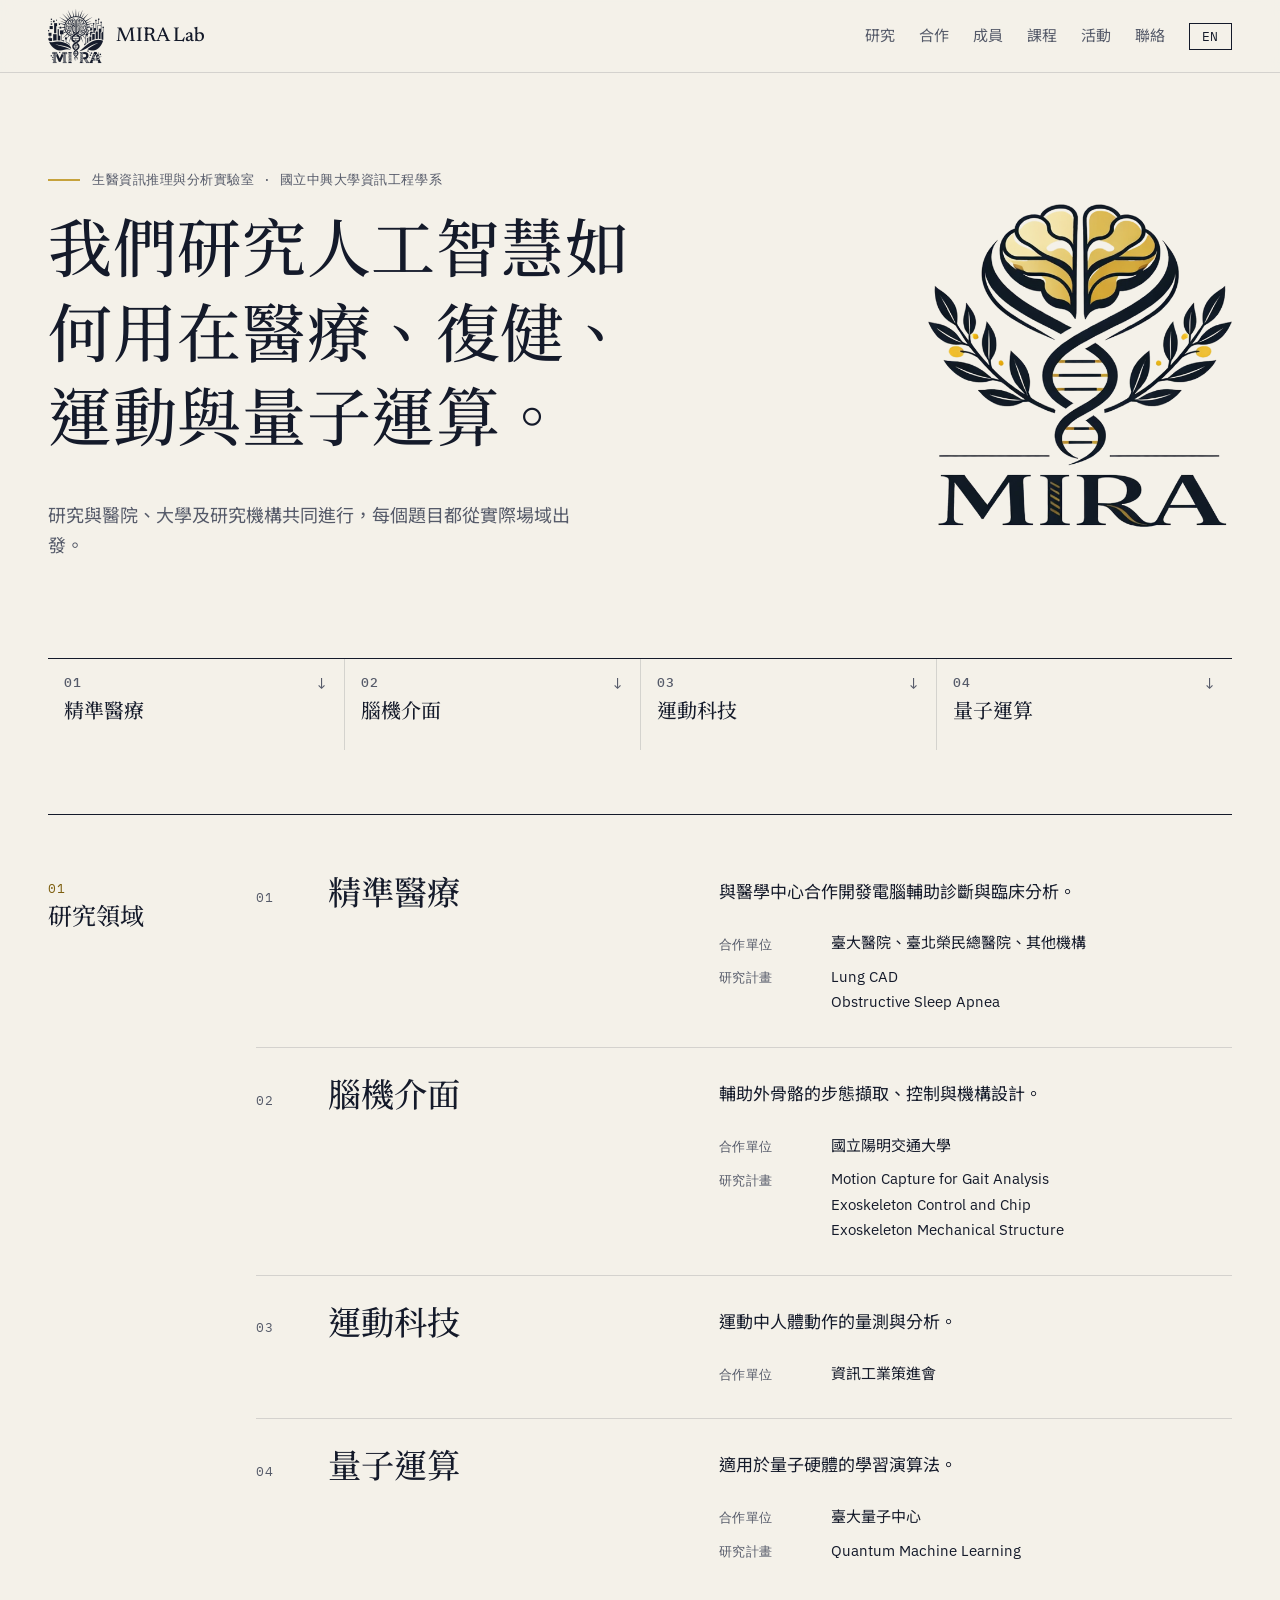
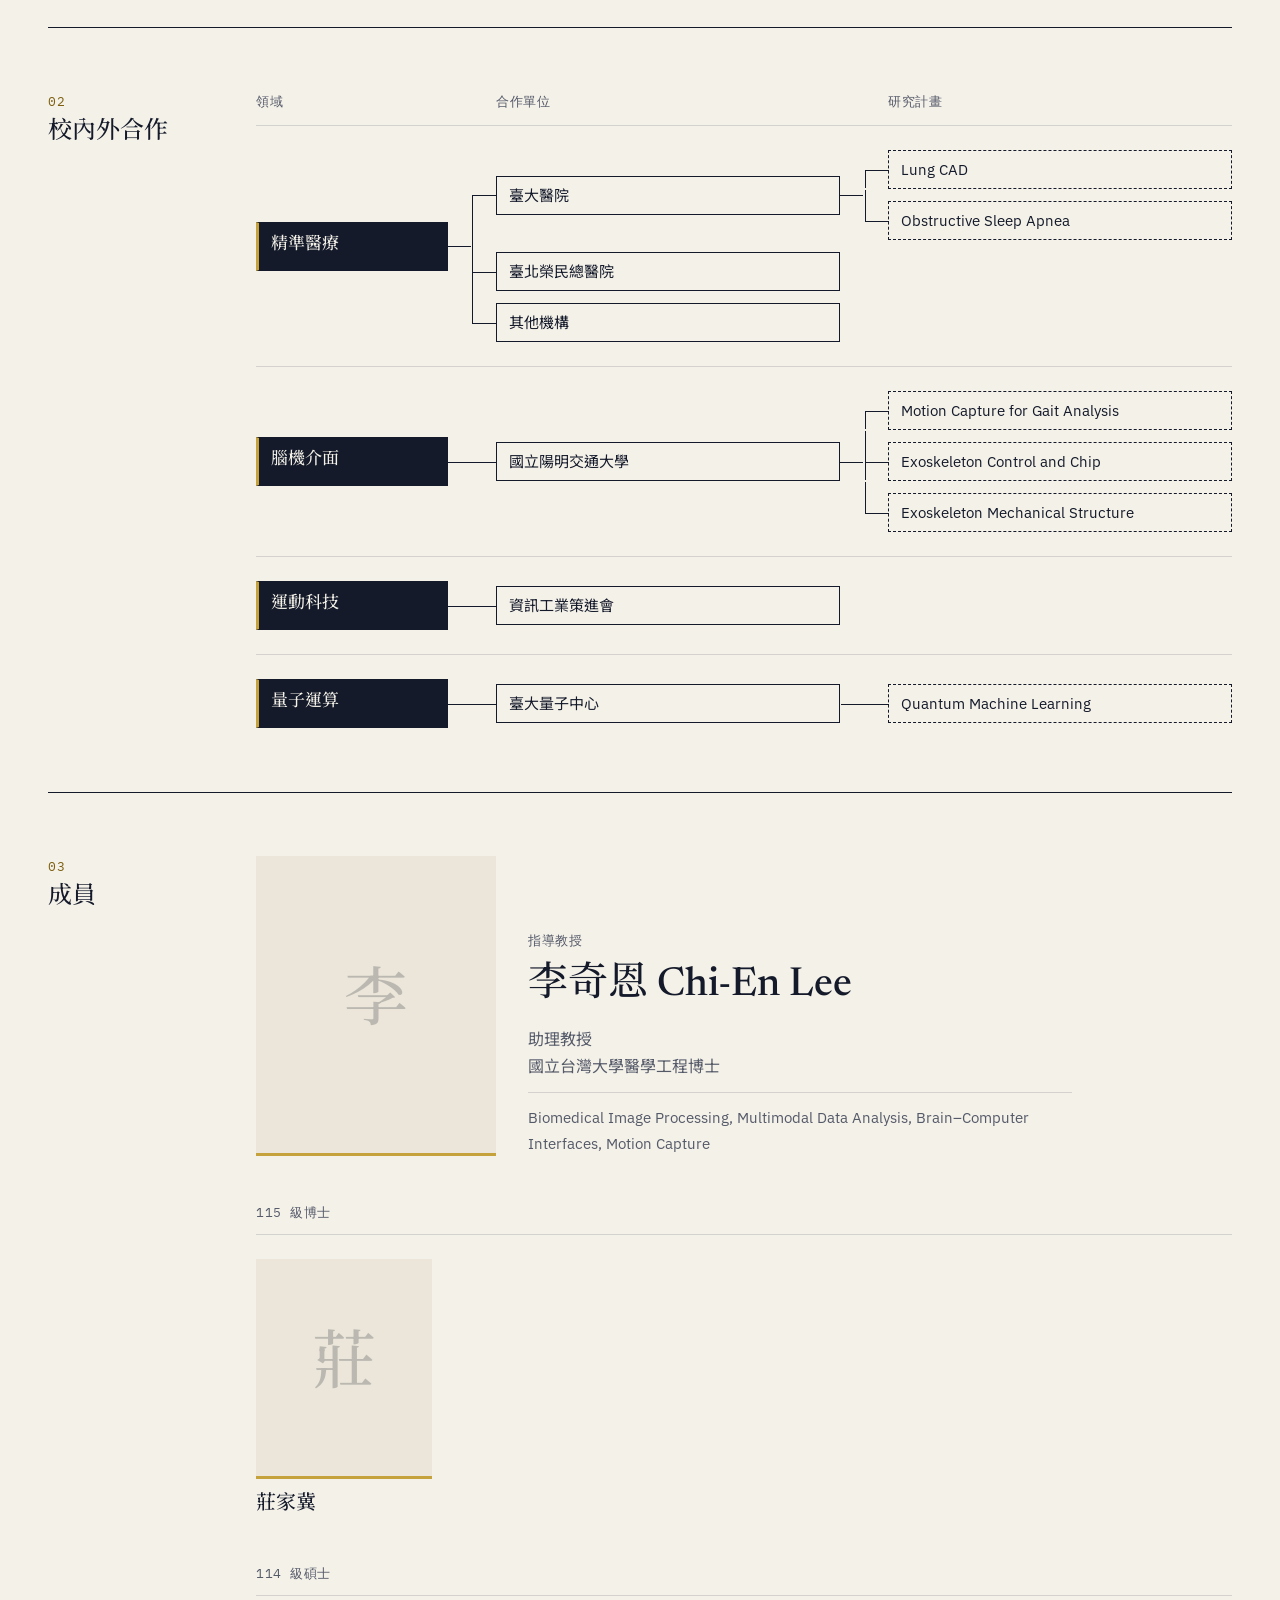
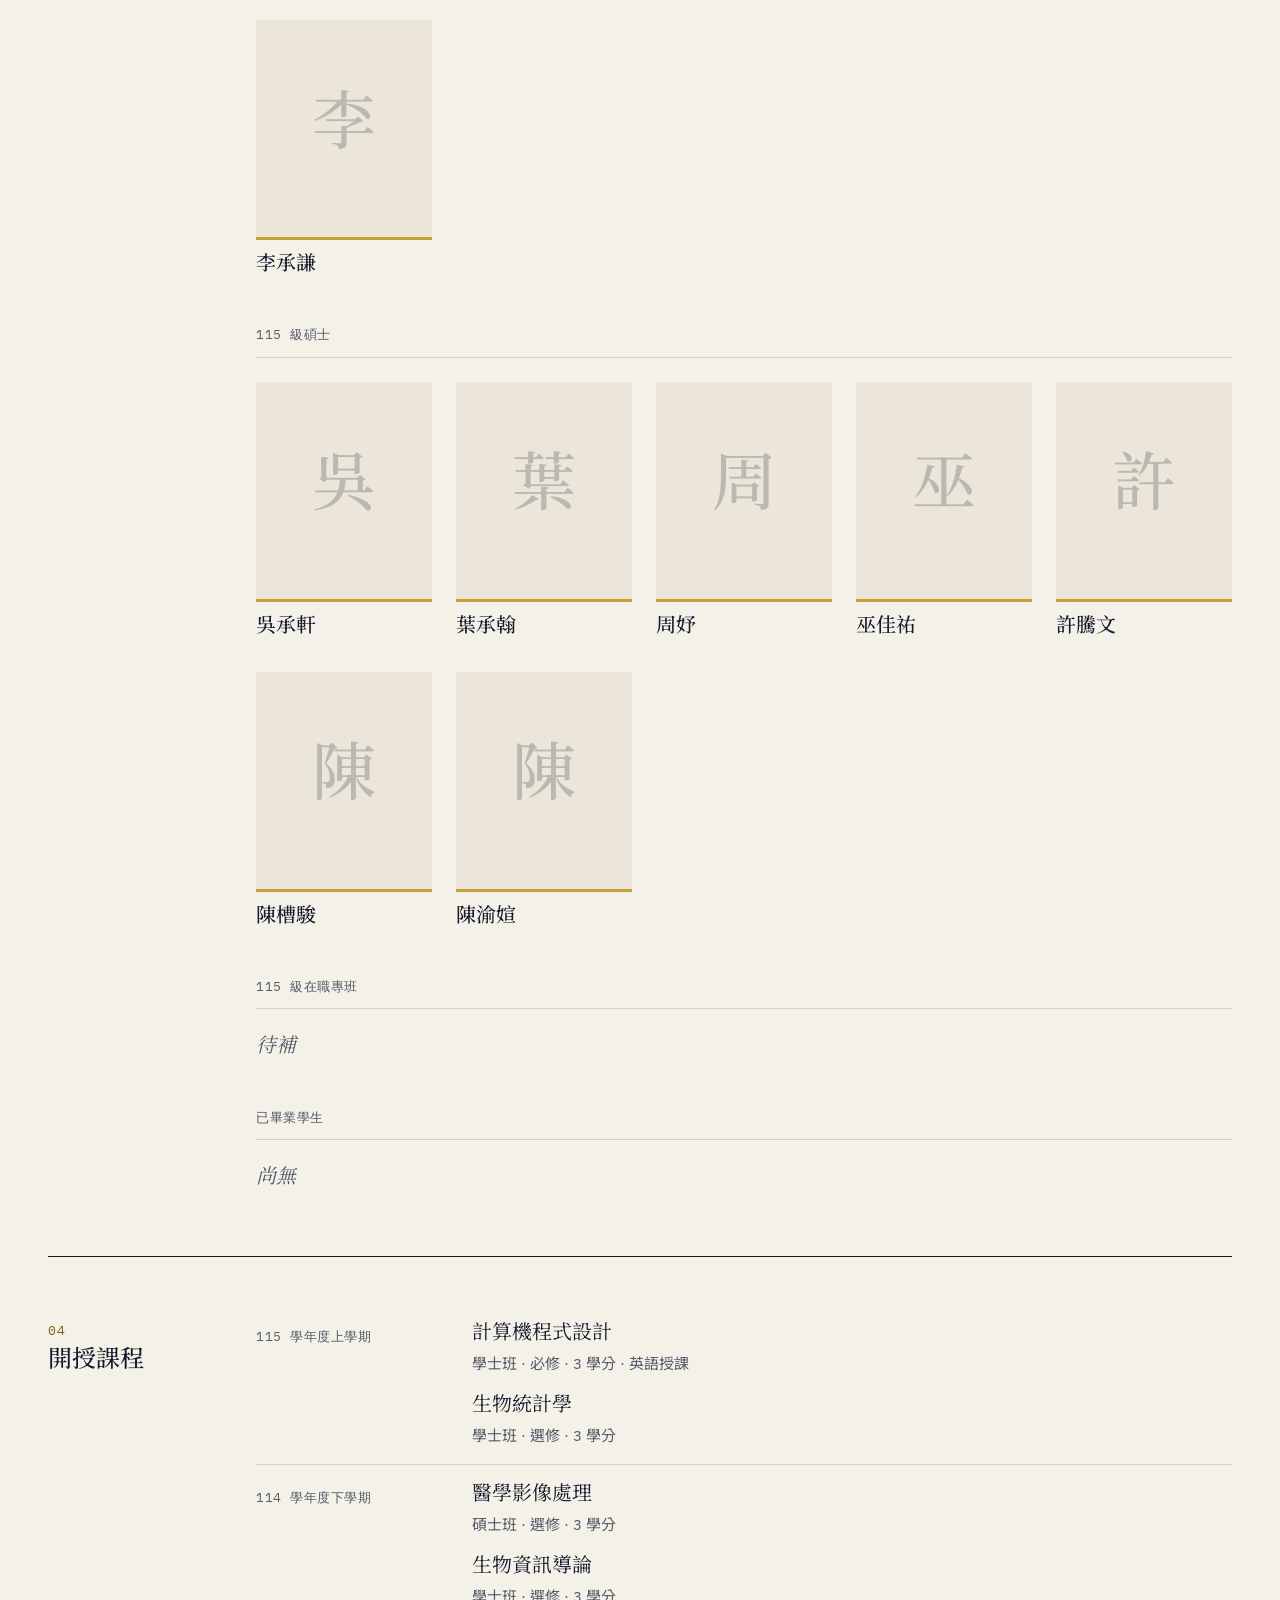
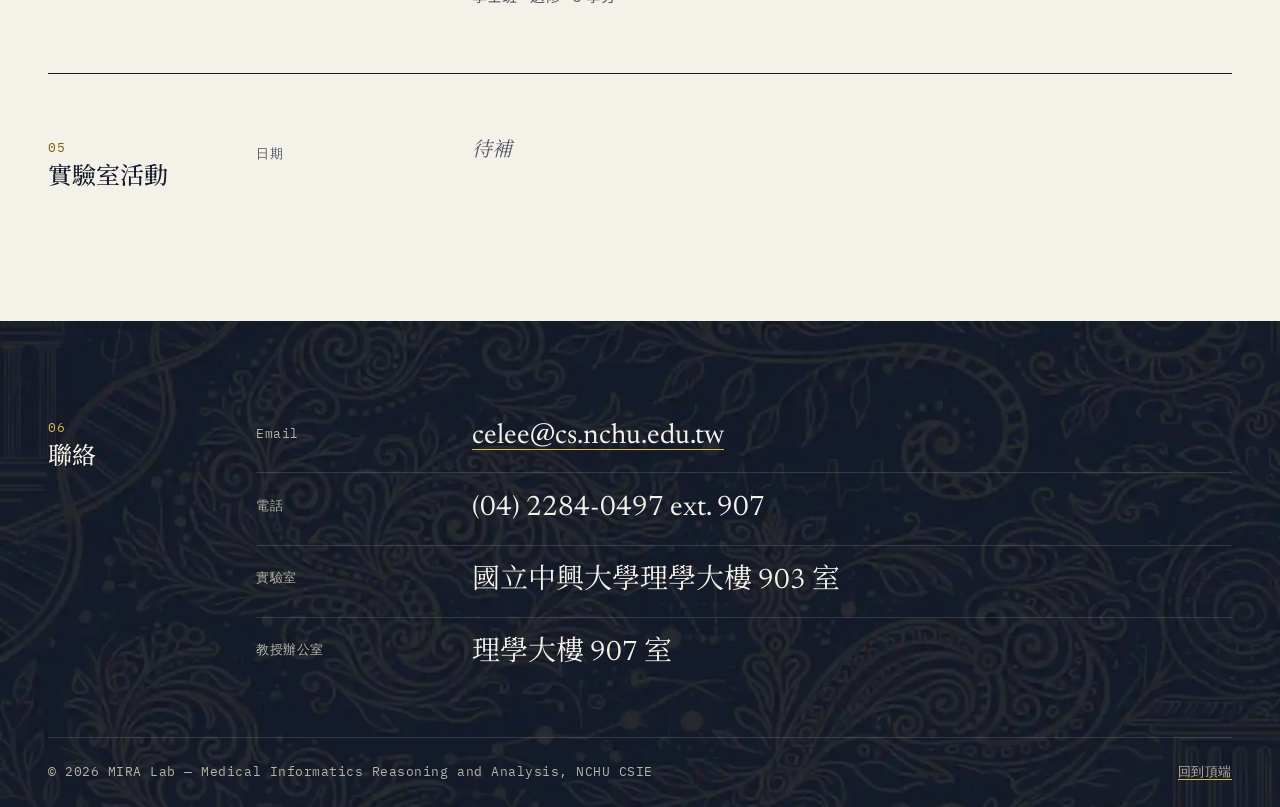
==== commit ab0cf438: "Redesign people section as portrait tiles for short looping clips Co-Authored-By: Claude Fable 5.2 <" ====
--- a/index.html
+++ b/index.html
@@ -195,23 +195,88 @@
         <h2 data-en="People">成員</h2>
       </header>
 
-      <!-- TODO: 填入實際成員。每一列：<dt>身分</dt><dd>姓名</dd> -->
-      <dl class="rows">
-        <div>
-          <dt data-en="Principal investigator">指導教授</dt>
-          <dd>
-            <span class="pi-name">李奇恩 Chi-En Lee</span>
-            <small data-en="Assistant Professor">助理教授</small>
-            <small data-en="Ph.D. in Biomedical Engineering, National Taiwan University">國立台灣大學醫學工程博士</small>            <small>Biomedical Image Processing, Multimodal Data Analysis, Brain–Computer Interfaces, Motion Capture</small>
-          </dd>
-        </div>
-        <div><dt data-en="Ph.D. · Class 115">115 級博士</dt><dd><ul class="names"><li>莊家冀</li></ul></dd></div>
-        <div><dt data-en="Master's · Class 114">114 級碩士</dt><dd><ul class="names"><li>李承謙</li></ul></dd></div>
-        <div><dt data-en="Master's · Class 115">115 級碩士</dt><dd><ul class="names"><li>吳承軒</li><li>葉承翰</li><li>周妤</li><li>巫佳祐</li><li>許騰文</li><li>陳槽駿</li><li>陳渝媗</li></ul></dd></div>
-        <!-- 有畢業生時，把下面的 dd 換成 <dd><ul class="names"><li>姓名</li></ul></dd> -->
-        <div><dt data-en="In-service Master's · Class 115">115 級在職專班</dt><dd class="todo" data-en="To be added">待補</dd></div>
-        <div><dt data-en="Alumni">已畢業學生</dt><dd class="todo" data-en="None yet">尚無</dd></div>
-      </dl>
+      <!--
+        頭像：每個人一格 .portrait。還沒有影片時顯示姓氏的佔位字。
+        有影片後，把 <span class="portrait-ph">…</span> 換成：
+          <video src="assets/members/檔名.mp4" poster="assets/members/檔名.jpg" muted loop playsinline preload="metadata"></video>
+        影片規格與做法見 README「成員頭像短影片」。
+      -->
+      <div class="people-wrap">
+        <article class="pi">
+          <div class="portrait"><span class="portrait-ph" aria-hidden="true">李</span></div>
+          <div class="pi-body">
+            <p class="cohort-title" data-en="Principal investigator">指導教授</p>
+            <h3 class="pi-name">李奇恩 Chi-En Lee</h3>
+            <p data-en="Assistant Professor">助理教授</p>
+            <p data-en="Ph.D. in Biomedical Engineering, National Taiwan University">國立台灣大學醫學工程博士</p>
+            <p class="pi-fields">Biomedical Image Processing, Multimodal Data Analysis, Brain–Computer Interfaces, Motion Capture</p>
+          </div>
+        </article>
+
+        <section class="cohort">
+          <h3 class="cohort-title" data-en="Ph.D. · Class 115">115 級博士</h3>
+          <ul class="people">
+            <li class="person">
+              <div class="portrait"><span class="portrait-ph" aria-hidden="true">莊</span></div>
+              <p class="person-name">莊家冀</p>
+            </li>
+          </ul>
+        </section>
+
+        <section class="cohort">
+          <h3 class="cohort-title" data-en="Master's · Class 114">114 級碩士</h3>
+          <ul class="people">
+            <li class="person">
+              <div class="portrait"><span class="portrait-ph" aria-hidden="true">李</span></div>
+              <p class="person-name">李承謙</p>
+            </li>
+          </ul>
+        </section>
+
+        <section class="cohort">
+          <h3 class="cohort-title" data-en="Master's · Class 115">115 級碩士</h3>
+          <ul class="people">
+            <li class="person">
+              <div class="portrait"><span class="portrait-ph" aria-hidden="true">吳</span></div>
+              <p class="person-name">吳承軒</p>
+            </li>
+            <li class="person">
+              <div class="portrait"><span class="portrait-ph" aria-hidden="true">葉</span></div>
+              <p class="person-name">葉承翰</p>
+            </li>
+            <li class="person">
+              <div class="portrait"><span class="portrait-ph" aria-hidden="true">周</span></div>
+              <p class="person-name">周妤</p>
+            </li>
+            <li class="person">
+              <div class="portrait"><span class="portrait-ph" aria-hidden="true">巫</span></div>
+              <p class="person-name">巫佳祐</p>
+            </li>
+            <li class="person">
+              <div class="portrait"><span class="portrait-ph" aria-hidden="true">許</span></div>
+              <p class="person-name">許騰文</p>
+            </li>
+            <li class="person">
+              <div class="portrait"><span class="portrait-ph" aria-hidden="true">陳</span></div>
+              <p class="person-name">陳槽駿</p>
+            </li>
+            <li class="person">
+              <div class="portrait"><span class="portrait-ph" aria-hidden="true">陳</span></div>
+              <p class="person-name">陳渝媗</p>
+            </li>
+          </ul>
+        </section>
+
+        <section class="cohort">
+          <h3 class="cohort-title" data-en="In-service Master's · Class 115">115 級在職專班</h3>
+          <p class="cohort-empty" data-en="To be added">待補</p>
+        </section>
+
+        <section class="cohort">
+          <h3 class="cohort-title" data-en="Alumni">已畢業學生</h3>
+          <p class="cohort-empty" data-en="None yet">尚無</p>
+        </section>
+      </div>
     </section>
 
     <!-- ============ COURSES ============ -->
--- a/css/style.css
+++ b/css/style.css
@@ -188,9 +188,33 @@
 .rows dd { font: 400 1.25rem/1.4 var(--serif); }
 .rows dd small { display: block; max-width: 40rem; margin-top: var(--s1); font: 400 .9375rem/1.6 var(--sans); color: var(--ink-2); }
 .rows dd.todo { color: var(--ink-2); font-style: italic; }
-.pi-name { display: block; font-size: 1.75rem; line-height: 1.25; margin-bottom: var(--s2); }
 .courses { display: grid; gap: var(--s4); }
 .names { display: grid; grid-template-columns: repeat(auto-fill, minmax(5.5rem, 1fr)); gap: var(--s2) var(--s5); }
+
+/* People: portrait tiles that hold a short looping clip ------------- */
+.people-wrap { display: grid; row-gap: var(--s7); min-width: 0; }
+.portrait {
+  position: relative; aspect-ratio: 4 / 5; overflow: hidden;
+  background: var(--surface); border-bottom: 3px solid var(--gold);
+}
+.portrait video, .portrait img { position: absolute; inset: 0; width: 100%; height: 100%; object-fit: cover; }
+.portrait-ph {
+  position: absolute; inset: 0; display: grid; place-items: center;
+  font: 500 clamp(2.5rem, 6vw, 4rem)/1 var(--serif); color: var(--ink); opacity: .22;
+}
+.cohort-title { font: 400 .8125rem/1.4 var(--mono); letter-spacing: .04em; color: var(--ink-2); padding-bottom: var(--s3); margin-bottom: var(--s5); border-bottom: 1px solid var(--rule); }
+.cohort-empty { font: 400 1.25rem/1.4 var(--serif); font-style: italic; color: var(--ink-2); }
+
+.pi { display: grid; grid-template-columns: minmax(0, 15rem) minmax(0, 1fr); column-gap: var(--s6); align-items: end; }
+.pi .cohort-title { border: 0; padding: 0; margin-bottom: var(--s3); }
+.pi-name { font: 500 clamp(1.75rem, 3.2vw, 2.5rem)/1.2 var(--serif); margin-bottom: var(--s4); }
+.pi-body p:not(.cohort-title) { color: var(--ink-2); max-width: 34rem; }
+.pi-fields { margin-top: var(--s3); padding-top: var(--s3); border-top: 1px solid var(--rule); font-size: .9375rem; }
+
+.people { display: grid; grid-template-columns: repeat(auto-fill, minmax(9rem, 1fr)); gap: var(--s6) var(--s5); }
+.person-name { margin-top: var(--s3); font: 500 1.25rem/1.3 var(--serif); }
+.person .portrait video { transition: transform .5s var(--ease); }
+.person:hover .portrait video { transform: scale(1.03); }
 
 /* Contact + footer: navy band carrying the lab's ornament ----------- */
 .band { margin-top: var(--s8); background: #141a2a url("../assets/pattern.webp") center / cover; }
@@ -230,6 +254,9 @@
   .area { grid-template-columns: 2.5rem minmax(0, 1fr); row-gap: var(--s3); }
   .area-body { grid-column: 2; }
   .rows > div { grid-template-columns: 1fr; row-gap: var(--s1); }
+  .pi { grid-template-columns: minmax(0, 9rem) minmax(0, 1fr); column-gap: var(--s4); align-items: start; }
+  .people { grid-template-columns: repeat(auto-fill, minmax(7rem, 1fr)); gap: var(--s5) var(--s4); }
+  .person-name { font-size: 1.125rem; }
   .band { margin-top: var(--s7); }
   .band .section { padding-block: var(--s8) var(--s7); }
 
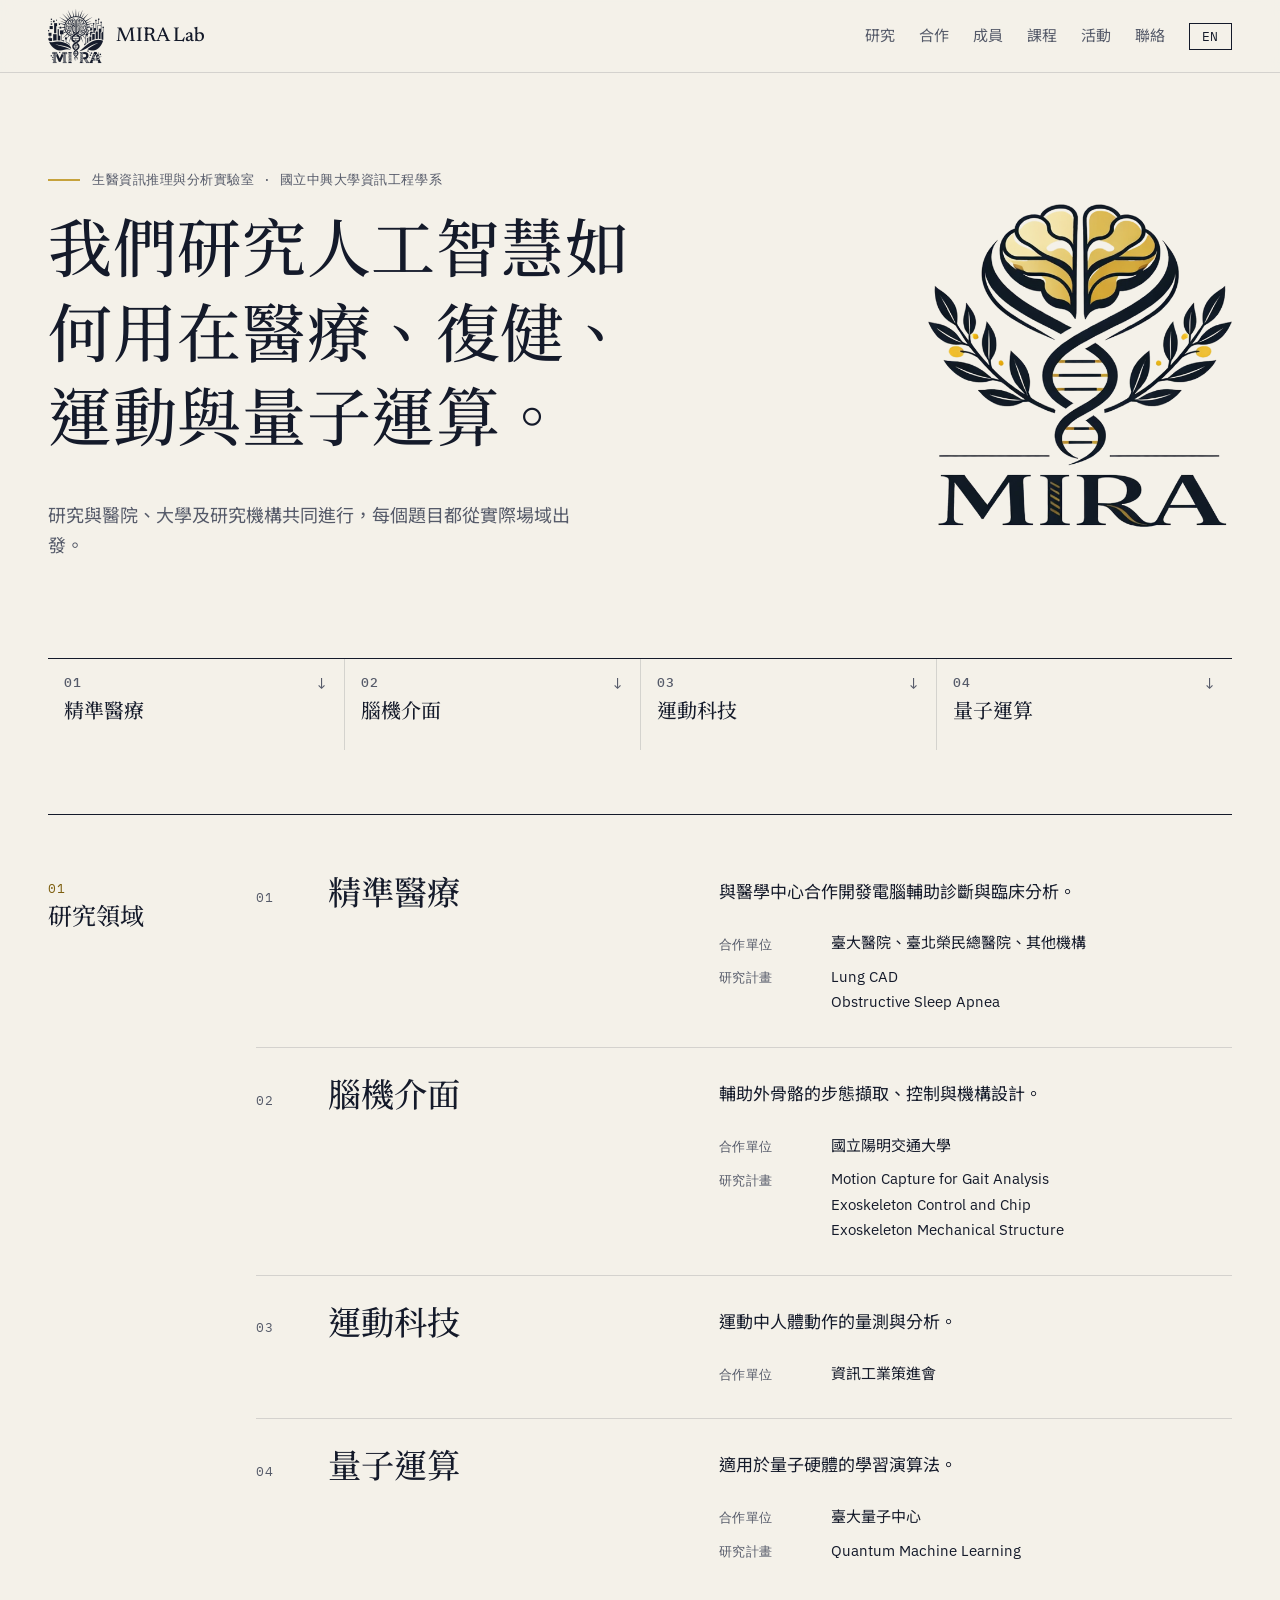
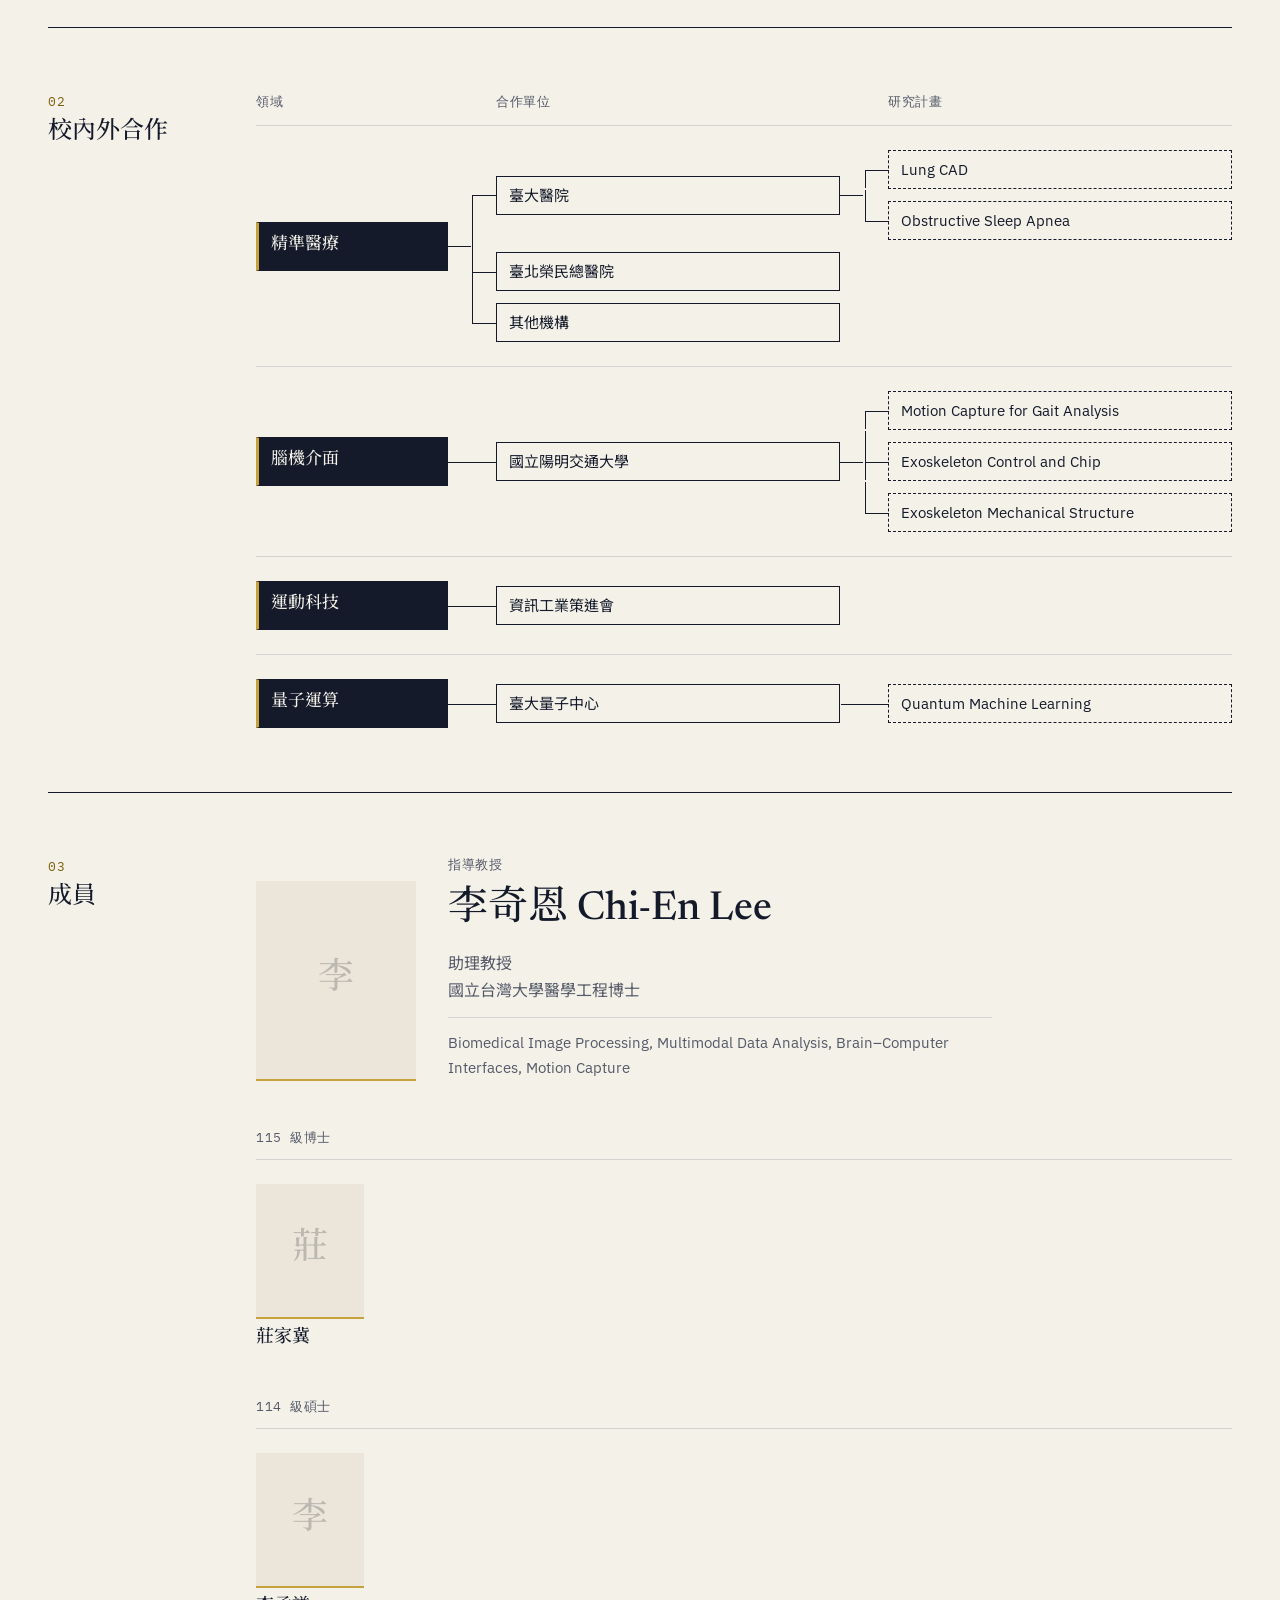
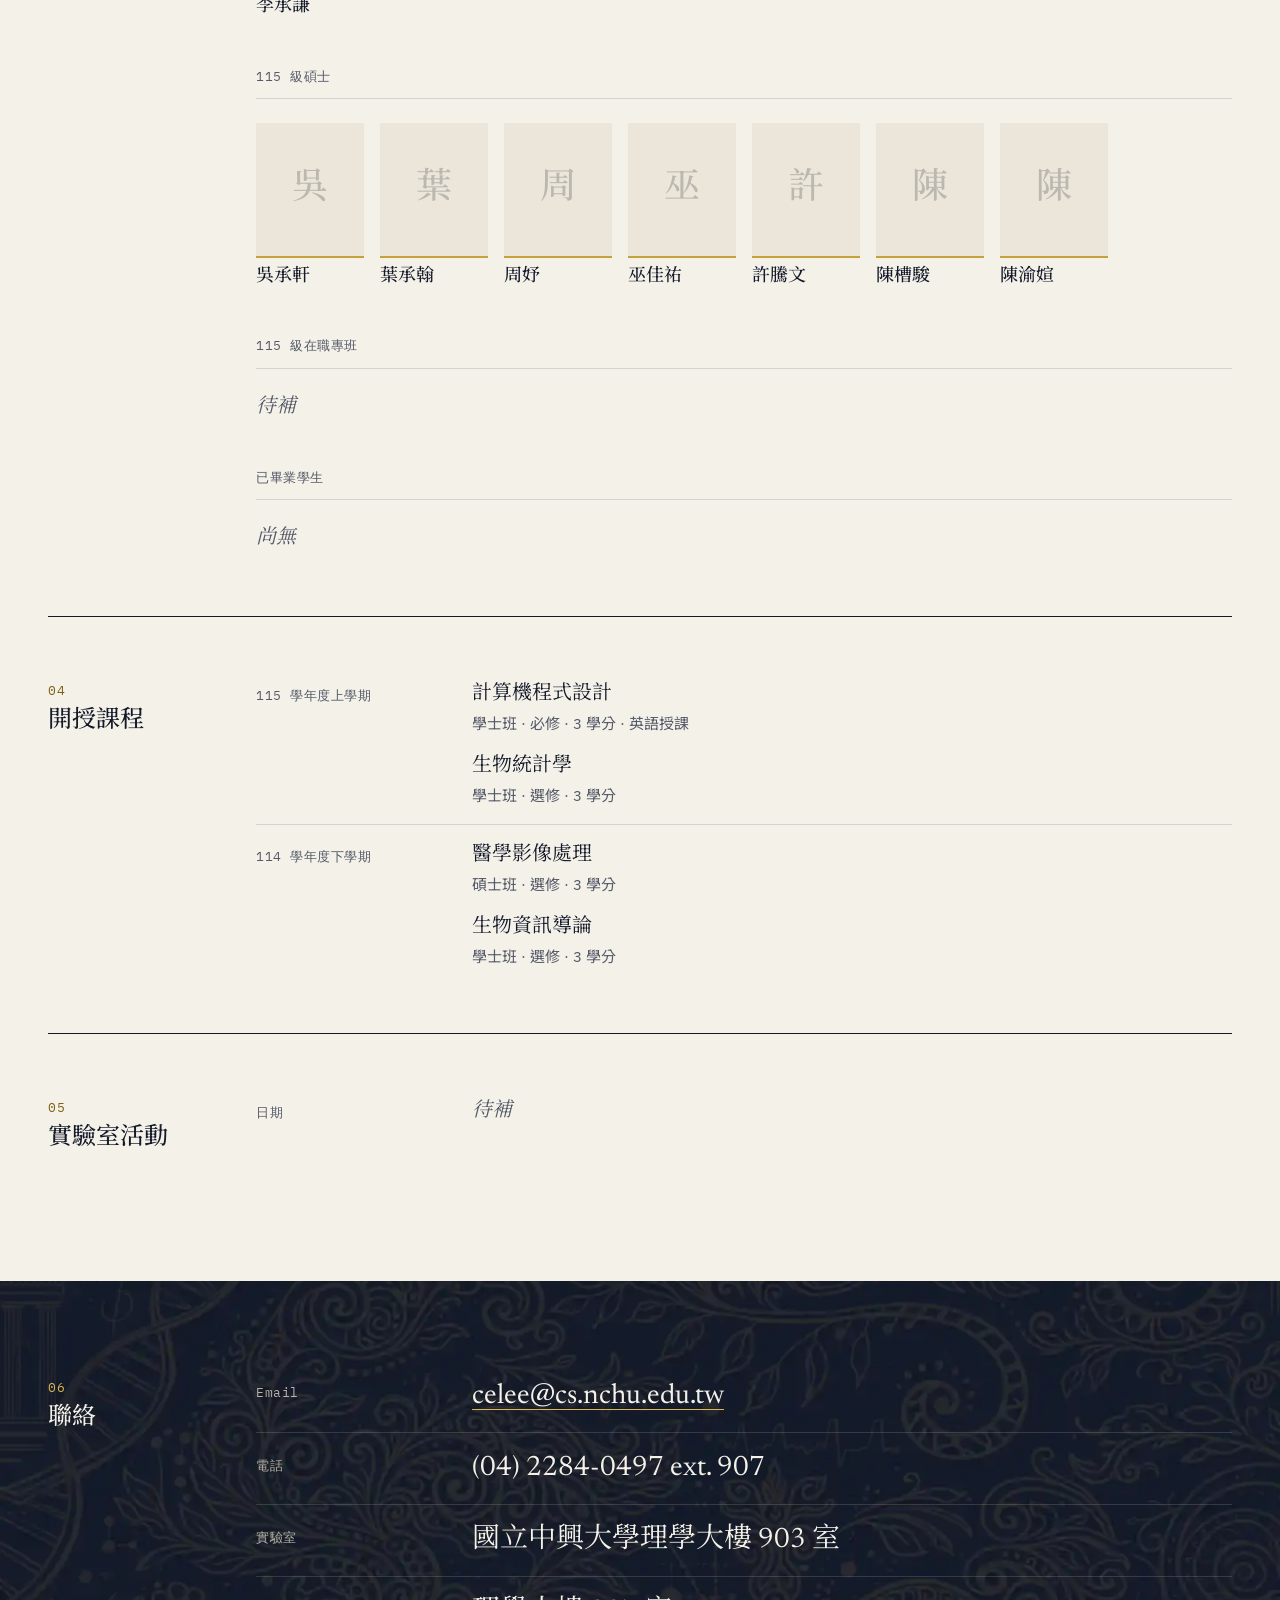
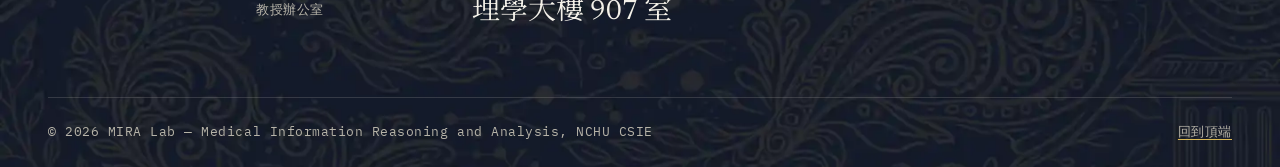
==== commit 1fae188f: "Fix lab full name and English headline wording Co-Authored-By: Claude Fable 5.2 <noreply@anthropic.c" ====
--- a/index.html
+++ b/index.html
@@ -5,7 +5,7 @@
   <meta name="viewport" content="width=device-width, initial-scale=1.0" />
   <title>MIRA Lab｜生醫資訊推理與分析實驗室</title>
   <meta name="description" content="國立中興大學資訊工程學系生醫資訊推理與分析實驗室（MIRA Lab），研究人工智慧在精準醫療、腦機介面、運動科技與量子運算上的應用。" />
-  <meta property="og:title" content="MIRA Lab — Medical Informatics Reasoning and Analysis" />
+  <meta property="og:title" content="MIRA Lab — Medical Information Reasoning and Analysis" />
   <meta property="og:description" content="Precision Medicine · Brain Computer Interface · Sports Technology · Quantum Computing" />
   <meta property="og:type" content="website" />
   <link rel="icon" href="assets/favicon.png" type="image/png" />
@@ -39,8 +39,8 @@
     <section class="intro" id="top">
       <div class="intro-top">
         <div>
-          <p class="label" data-en="Medical Informatics Reasoning and Analysis Lab · CSIE, National Chung Hsing University">生醫資訊推理與分析實驗室 · 國立中興大學資訊工程學系</p>
-          <h1 data-en="We study how machine intelligence can serve medicine, rehabilitation, sport and quantum computing.">我們研究人工智慧如何用在醫療、復健、運動與量子運算。</h1>
+          <p class="label" data-en="Medical Information Reasoning and Analysis Lab · CSIE, National Chung Hsing University">生醫資訊推理與分析實驗室 · 國立中興大學資訊工程學系</p>
+          <h1 data-en="We study how artificial intelligence can serve medicine, rehabilitation, sport and quantum computing.">我們研究人工智慧如何用在醫療、復健、運動與量子運算。</h1>
           <p class="intro-note" data-en="Our work is carried out with hospitals, universities and research institutes, so each question starts from a real setting.">研究與醫院、大學及研究機構共同進行，每個題目都從實際場域出發。</p>
         </div>
         <img class="intro-logo" src="assets/mira-logo.webp" alt="MIRA Lab 標誌：大腦、DNA 雙螺旋與橄欖枝" width="534" height="567" />
@@ -351,7 +351,7 @@
     </section>
 
     <div class="foot">
-      <span>© <span id="year"></span> MIRA Lab — Medical Informatics Reasoning and Analysis, NCHU CSIE</span>
+      <span>© <span id="year"></span> MIRA Lab — Medical Information Reasoning and Analysis, NCHU CSIE</span>
       <a href="#top" data-en="Top">回到頂端</a>
     </div>
   </footer>
--- a/css/style.css
+++ b/css/style.css
@@ -195,24 +195,24 @@
 .people-wrap { display: grid; row-gap: var(--s7); min-width: 0; }
 .portrait {
   position: relative; aspect-ratio: 4 / 5; overflow: hidden;
-  background: var(--surface); border-bottom: 3px solid var(--gold);
+  background: var(--surface); border-bottom: 2px solid var(--gold);
 }
 .portrait video, .portrait img { position: absolute; inset: 0; width: 100%; height: 100%; object-fit: cover; }
 .portrait-ph {
   position: absolute; inset: 0; display: grid; place-items: center;
-  font: 500 clamp(2.5rem, 6vw, 4rem)/1 var(--serif); color: var(--ink); opacity: .22;
+  font: 500 2.25rem/1 var(--serif); color: var(--ink); opacity: .22;
 }
 .cohort-title { font: 400 .8125rem/1.4 var(--mono); letter-spacing: .04em; color: var(--ink-2); padding-bottom: var(--s3); margin-bottom: var(--s5); border-bottom: 1px solid var(--rule); }
 .cohort-empty { font: 400 1.25rem/1.4 var(--serif); font-style: italic; color: var(--ink-2); }
 
-.pi { display: grid; grid-template-columns: minmax(0, 15rem) minmax(0, 1fr); column-gap: var(--s6); align-items: end; }
+.pi { display: grid; grid-template-columns: minmax(0, 10rem) minmax(0, 1fr); column-gap: var(--s6); align-items: end; }
 .pi .cohort-title { border: 0; padding: 0; margin-bottom: var(--s3); }
 .pi-name { font: 500 clamp(1.75rem, 3.2vw, 2.5rem)/1.2 var(--serif); margin-bottom: var(--s4); }
 .pi-body p:not(.cohort-title) { color: var(--ink-2); max-width: 34rem; }
 .pi-fields { margin-top: var(--s3); padding-top: var(--s3); border-top: 1px solid var(--rule); font-size: .9375rem; }
 
-.people { display: grid; grid-template-columns: repeat(auto-fill, minmax(9rem, 1fr)); gap: var(--s6) var(--s5); }
-.person-name { margin-top: var(--s3); font: 500 1.25rem/1.3 var(--serif); }
+.people { display: grid; grid-template-columns: repeat(auto-fill, minmax(6.5rem, 1fr)); gap: var(--s5) var(--s4); }
+.person-name { margin-top: var(--s2); font: 500 1.125rem/1.3 var(--serif); }
 .person .portrait video { transition: transform .5s var(--ease); }
 .person:hover .portrait video { transform: scale(1.03); }
 
@@ -254,9 +254,9 @@
   .area { grid-template-columns: 2.5rem minmax(0, 1fr); row-gap: var(--s3); }
   .area-body { grid-column: 2; }
   .rows > div { grid-template-columns: 1fr; row-gap: var(--s1); }
-  .pi { grid-template-columns: minmax(0, 9rem) minmax(0, 1fr); column-gap: var(--s4); align-items: start; }
-  .people { grid-template-columns: repeat(auto-fill, minmax(7rem, 1fr)); gap: var(--s5) var(--s4); }
-  .person-name { font-size: 1.125rem; }
+  .pi { grid-template-columns: minmax(0, 6.5rem) minmax(0, 1fr); column-gap: var(--s4); align-items: start; }
+  .people { grid-template-columns: repeat(auto-fill, minmax(5.5rem, 1fr)); gap: var(--s4) var(--s3); }
+  .person-name { font-size: 1rem; }
   .band { margin-top: var(--s7); }
   .band .section { padding-block: var(--s8) var(--s7); }
 
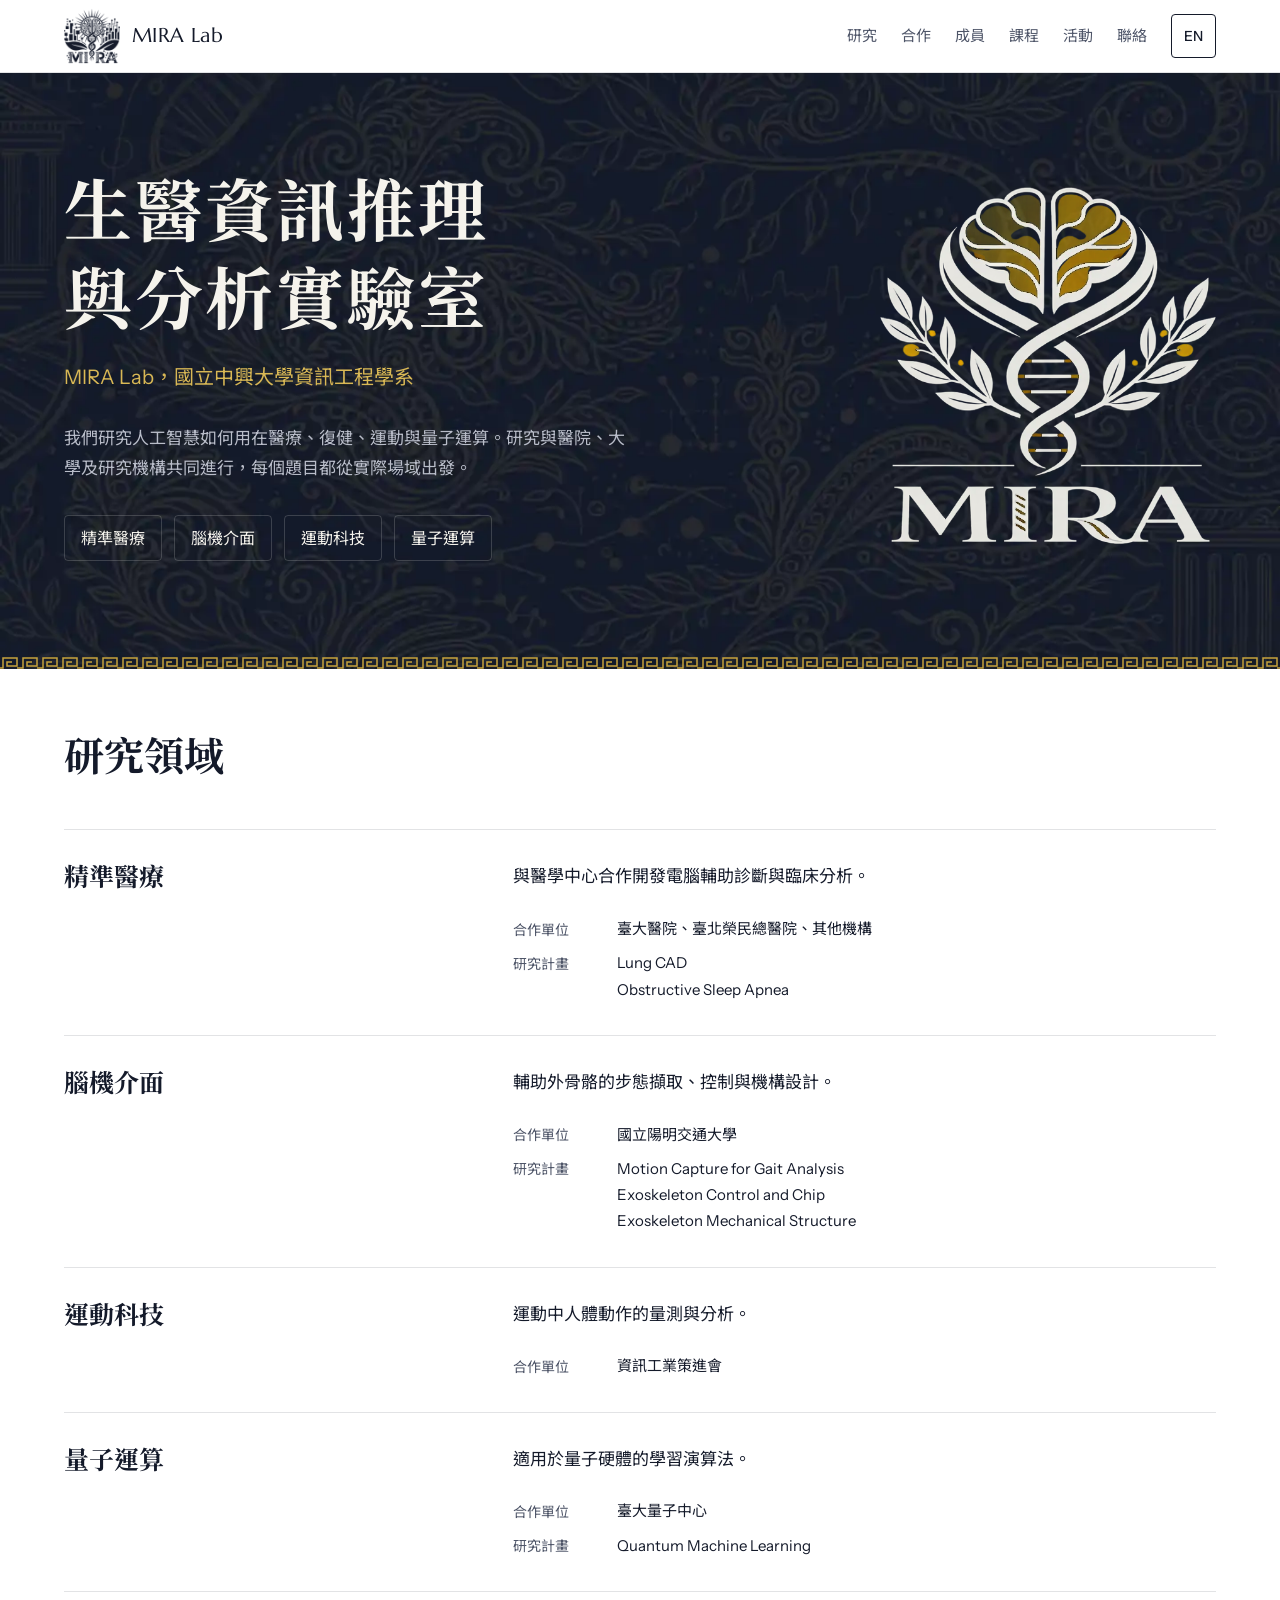
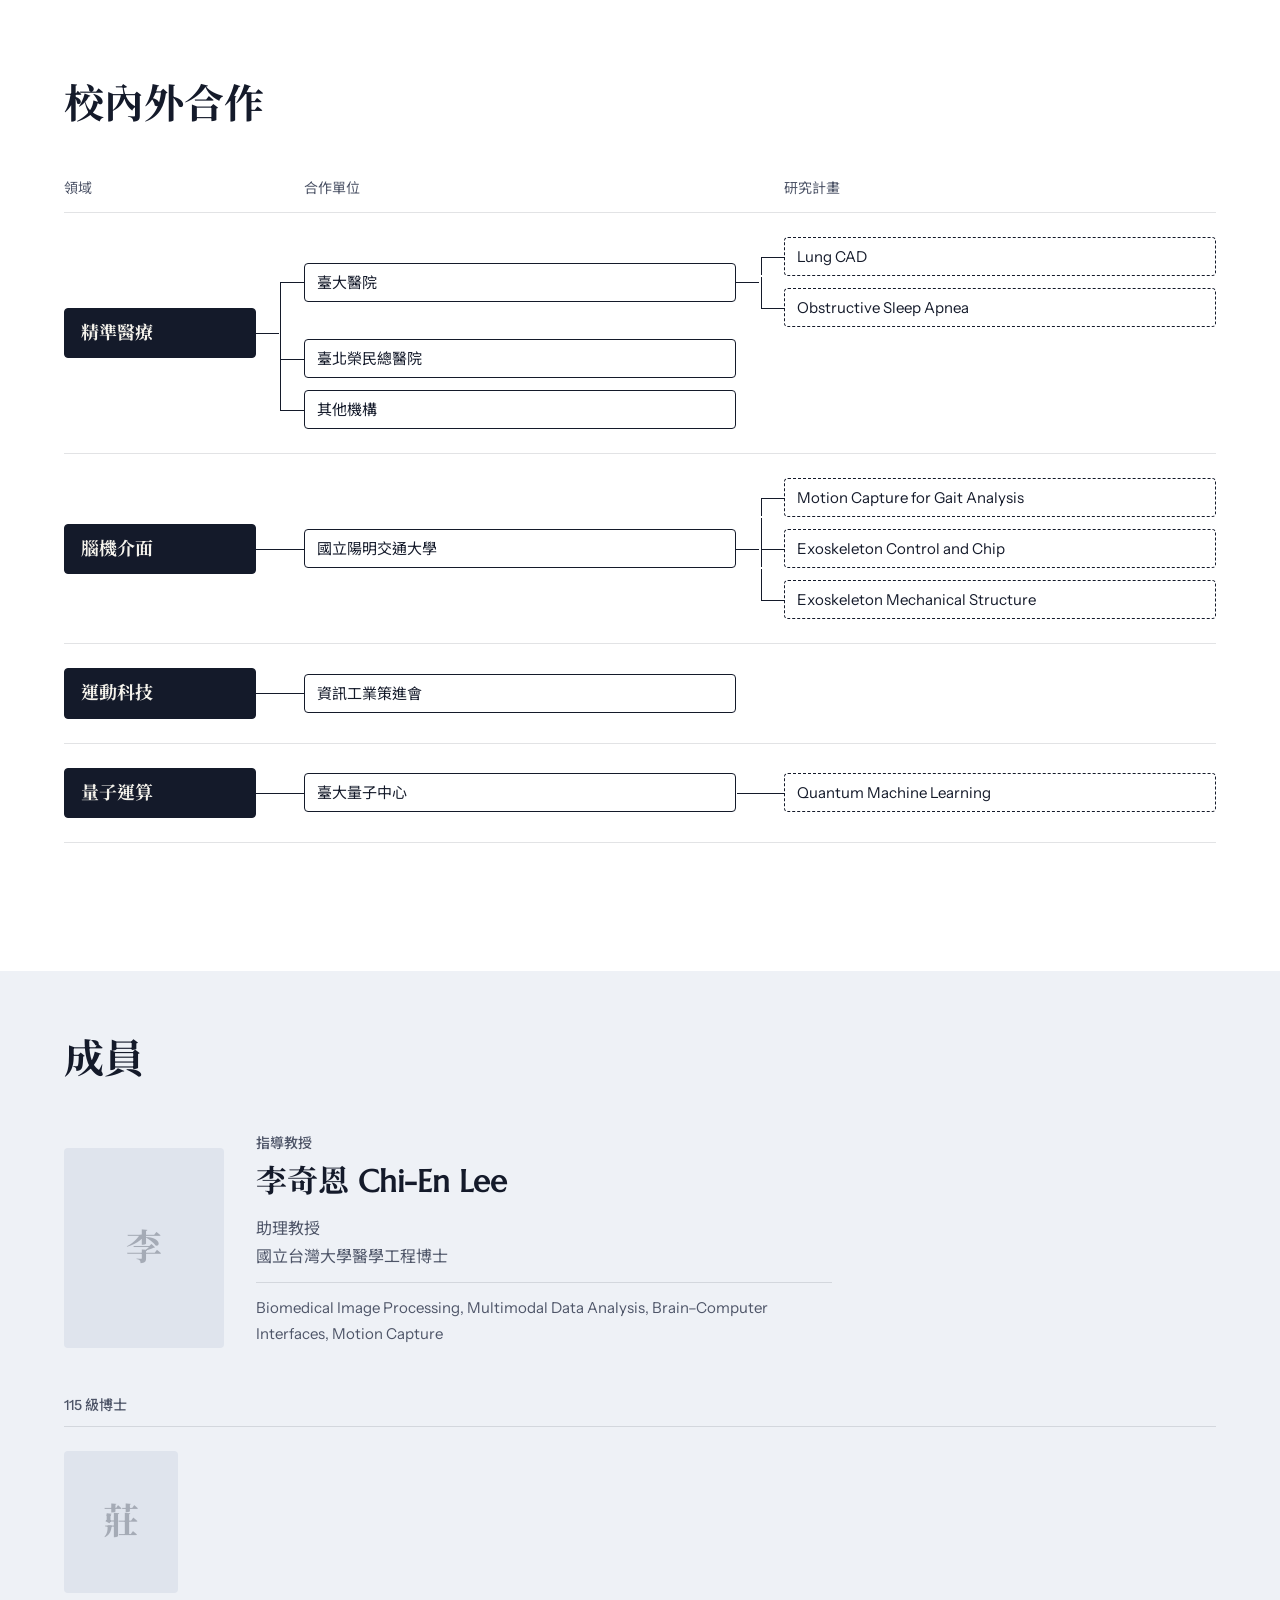
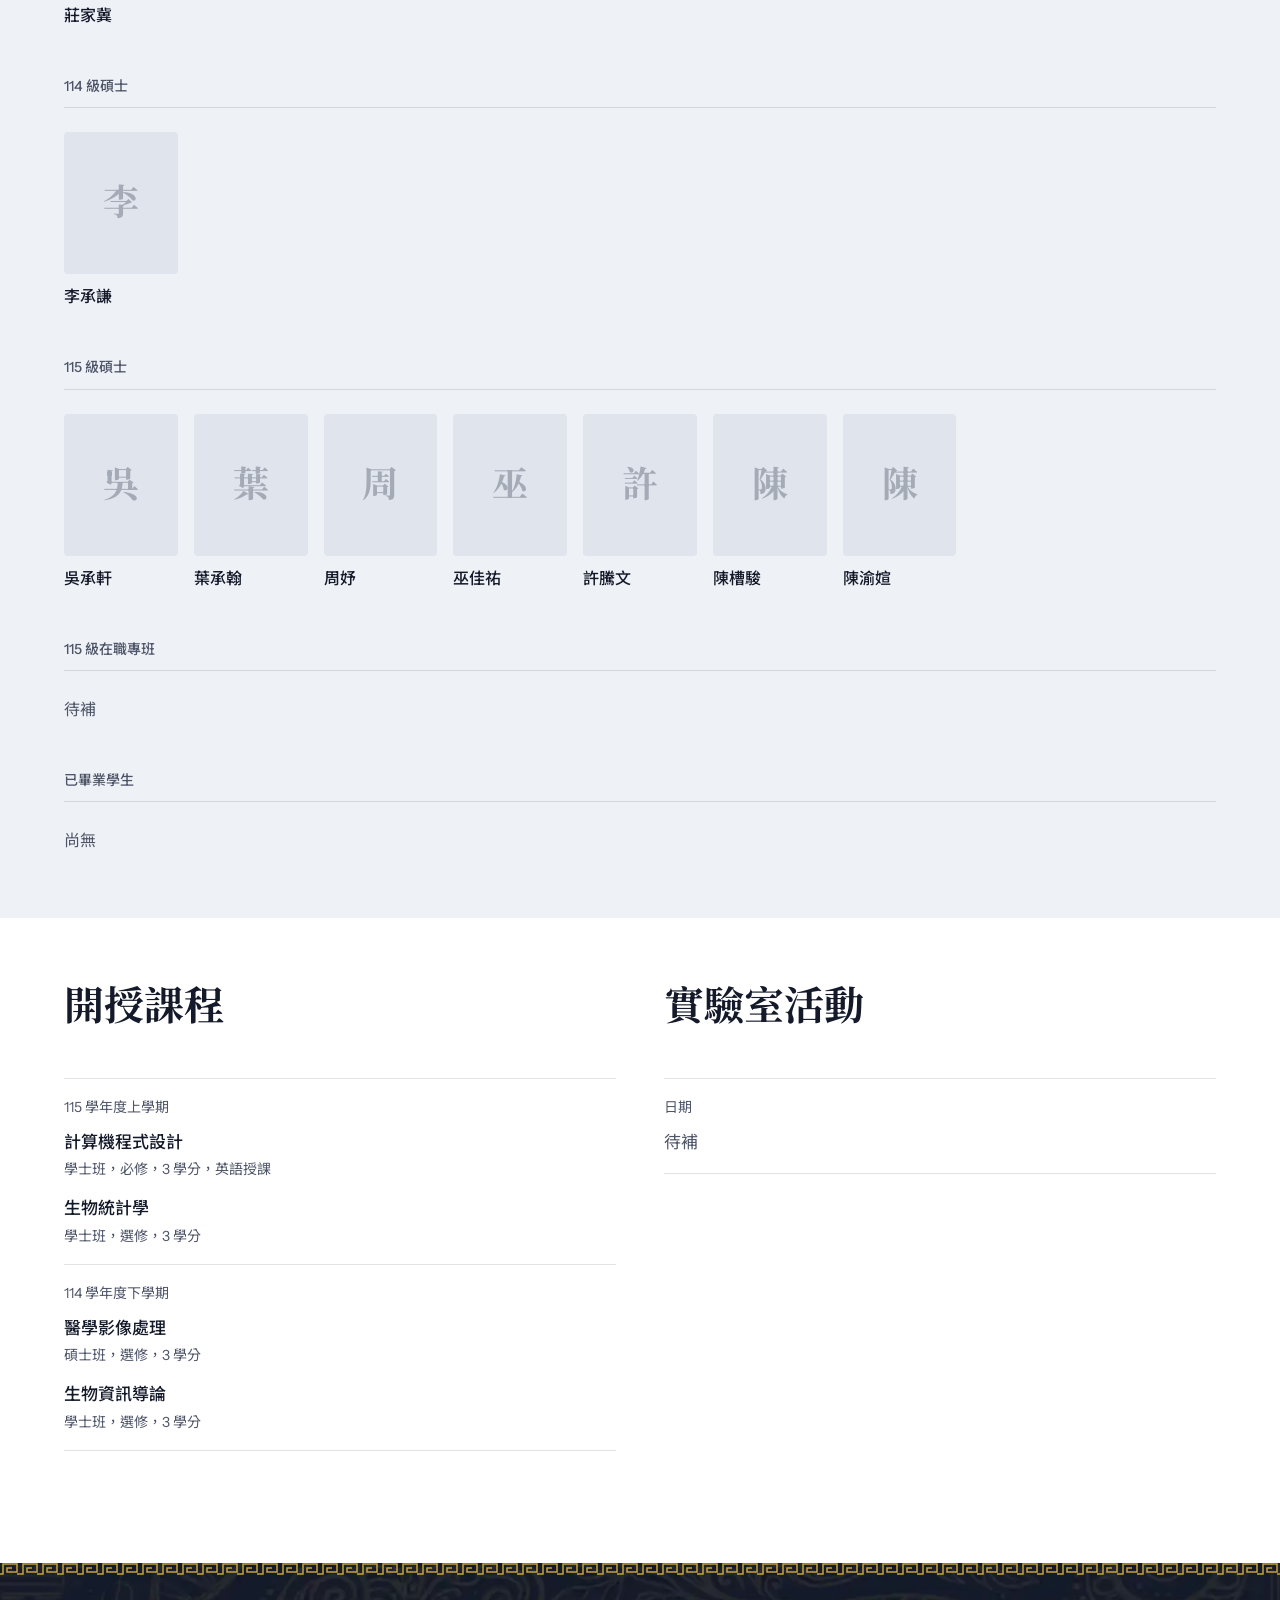
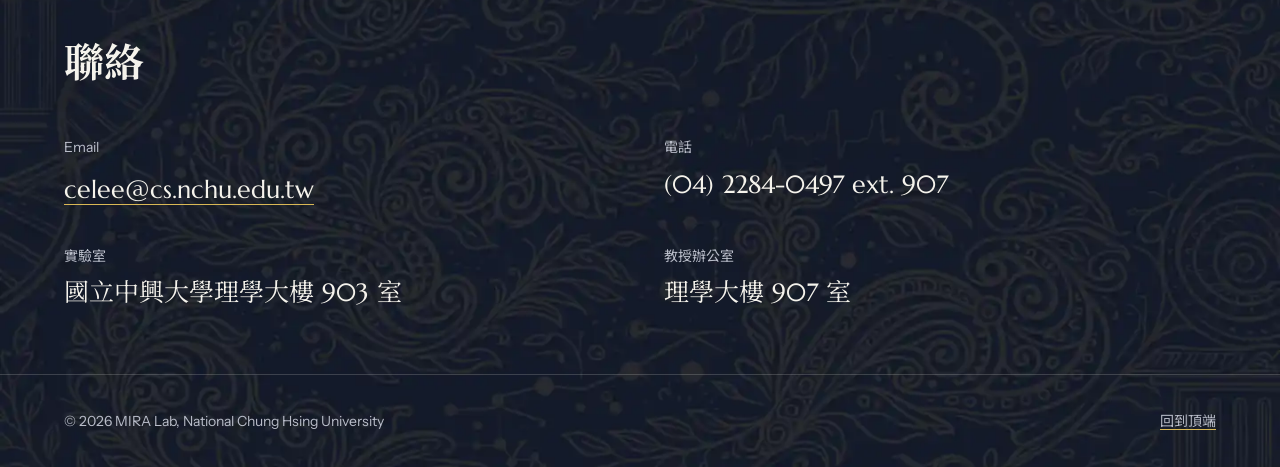
==== commit 84844262: "Rebuild the visual design around the lab's own emblem and ornament Navy hero on the lab pattern with" ====
--- a/index.html
+++ b/index.html
@@ -5,14 +5,19 @@
   <meta name="viewport" content="width=device-width, initial-scale=1.0" />
   <title>MIRA Lab｜生醫資訊推理與分析實驗室</title>
   <meta name="description" content="國立中興大學資訊工程學系生醫資訊推理與分析實驗室（MIRA Lab），研究人工智慧在精準醫療、腦機介面、運動科技與量子運算上的應用。" />
-  <meta property="og:title" content="MIRA Lab — Medical Information Reasoning and Analysis" />
-  <meta property="og:description" content="Precision Medicine · Brain Computer Interface · Sports Technology · Quantum Computing" />
+  <meta property="og:title" content="MIRA Lab｜生醫資訊推理與分析實驗室" />
+  <meta property="og:description" content="國立中興大學資訊工程學系。研究人工智慧在精準醫療、腦機介面、運動科技與量子運算上的應用。" />
+  <meta property="og:url" content="https://miralabnchu.github.io/" />
+  <meta property="og:image" content="https://miralabnchu.github.io/assets/og.jpg" />
+  <meta property="og:image:width" content="1200" />
+  <meta property="og:image:height" content="630" />
+  <meta name="twitter:card" content="summary_large_image" />
   <meta property="og:type" content="website" />
   <link rel="icon" href="assets/favicon.png" type="image/png" />
   <link rel="apple-touch-icon" href="assets/apple-touch-icon.png" />
   <link rel="preconnect" href="https://fonts.googleapis.com" />
   <link rel="preconnect" href="https://fonts.gstatic.com" crossorigin />
-  <link href="https://fonts.googleapis.com/css2?family=IBM+Plex+Mono:wght@400;500&family=IBM+Plex+Sans:wght@400;500;600&family=Newsreader:opsz,wght@6..72,400;6..72,500&family=Noto+Sans+TC:wght@400;500&family=Noto+Serif+TC:wght@500;600&display=swap" rel="stylesheet" />
+  <link href="https://fonts.googleapis.com/css2?family=Instrument+Sans:wght@400;500;600&family=Marcellus&family=Noto+Sans+TC:wght@400;500&family=Noto+Serif+TC:wght@600;700&display=swap" rel="stylesheet" />
   <link rel="stylesheet" href="css/style.css" />
 </head>
 <body>
@@ -35,35 +40,30 @@
 
   <main id="main">
 
-    <!-- ============ INTRO ============ -->
-    <section class="intro" id="top">
-      <div class="intro-top">
-        <div>
-          <p class="label" data-en="Medical Information Reasoning and Analysis Lab · CSIE, National Chung Hsing University">生醫資訊推理與分析實驗室 · 國立中興大學資訊工程學系</p>
-          <h1 data-en="We study how artificial intelligence can serve medicine, rehabilitation, sport and quantum computing.">我們研究人工智慧如何用在醫療、復健、運動與量子運算。</h1>
-          <p class="intro-note" data-en="Our work is carried out with hospitals, universities and research institutes, so each question starts from a real setting.">研究與醫院、大學及研究機構共同進行，每個題目都從實際場域出發。</p>
-        </div>
-        <img class="intro-logo" src="assets/mira-logo.webp" alt="MIRA Lab 標誌：大腦、DNA 雙螺旋與橄欖枝" width="534" height="567" />
+    <!-- ============ HERO ============ -->
+    <section class="hero dark" id="top">
+      <div class="hero-text">
+        <h1 data-en="Medical Information Reasoning and Analysis Lab">生醫資訊推理與分析實驗室</h1>
+        <p class="hero-org" data-en="MIRA Lab, Department of Computer Science and Information Engineering, National Chung Hsing University">MIRA Lab，國立中興大學資訊工程學系</p>
+        <p class="hero-lead" data-en="We study how artificial intelligence can serve medicine, rehabilitation, sport and quantum computing. Our work is carried out with hospitals, universities and research institutes, so each question starts from a real setting.">我們研究人工智慧如何用在醫療、復健、運動與量子運算。研究與醫院、大學及研究機構共同進行，每個題目都從實際場域出發。</p>
+        <ul class="hero-areas">
+          <li><a href="#r1" data-en="Precision Medicine">精準醫療</a></li>
+          <li><a href="#r2" data-en="Brain Computer Interface">腦機介面</a></li>
+          <li><a href="#r3" data-en="Sports Technology">運動科技</a></li>
+          <li><a href="#r4" data-en="Quantum Computing">量子運算</a></li>
+        </ul>
       </div>
-
-      <ol class="index">
-        <li><a href="#r1"><span class="num">01</span><span data-en="Precision Medicine">精準醫療</span></a></li>
-        <li><a href="#r2"><span class="num">02</span><span data-en="Brain Computer Interface">腦機介面</span></a></li>
-        <li><a href="#r3"><span class="num">03</span><span data-en="Sports Technology">運動科技</span></a></li>
-        <li><a href="#r4"><span class="num">04</span><span data-en="Quantum Computing">量子運算</span></a></li>
-      </ol>
+      <img class="hero-logo" src="assets/mira-logo-light.webp" alt="MIRA Lab 標誌：大腦、DNA 雙螺旋與橄欖枝" width="534" height="567" />
     </section>
 
     <!-- ============ RESEARCH ============ -->
     <section class="section" id="research">
       <header class="section-head">
-        <p class="label">01</p>
         <h2 data-en="Research">研究領域</h2>
       </header>
 
       <div class="areas">
         <article class="area" id="r1">
-          <span class="num">01</span>
           <h3 data-en="Precision Medicine">精準醫療</h3>
           <div class="area-body">
             <p data-en="Computer-aided diagnosis and clinical analysis developed together with medical centers.">與醫學中心合作開發電腦輔助診斷與臨床分析。</p>
@@ -77,7 +77,6 @@
         </article>
 
         <article class="area" id="r2">
-          <span class="num">02</span>
           <h3 data-en="Brain Computer Interface">腦機介面</h3>
           <div class="area-body">
             <p data-en="Gait capture, control and mechanical design for assistive exoskeletons.">輔助外骨骼的步態擷取、控制與機構設計。</p>
@@ -91,7 +90,6 @@
         </article>
 
         <article class="area" id="r3">
-          <span class="num">03</span>
           <h3 data-en="Sports Technology">運動科技</h3>
           <div class="area-body">
             <p data-en="Measuring and analysing human movement in sport.">運動中人體動作的量測與分析。</p>
@@ -103,7 +101,6 @@
         </article>
 
         <article class="area" id="r4">
-          <span class="num">04</span>
           <h3 data-en="Quantum Computing">量子運算</h3>
           <div class="area-body">
             <p data-en="Learning algorithms for quantum hardware.">適用於量子硬體的學習演算法。</p>
@@ -121,7 +118,6 @@
     <!-- ============ COLLABORATION ============ -->
     <section class="section" id="collab">
       <header class="section-head">
-        <p class="label">02</p>
         <h2 data-en="Internal and external collaboration">校內外合作</h2>
       </header>
 
@@ -191,7 +187,6 @@
     <!-- ============ PEOPLE ============ -->
     <section class="section" id="people">
       <header class="section-head">
-        <p class="label">03</p>
         <h2 data-en="People">成員</h2>
       </header>
 
@@ -214,7 +209,7 @@
         </article>
 
         <section class="cohort">
-          <h3 class="cohort-title" data-en="Ph.D. · Class 115">115 級博士</h3>
+          <h3 class="cohort-title" data-en="Ph.D., class of 115">115 級博士</h3>
           <ul class="people">
             <li class="person">
               <div class="portrait"><span class="portrait-ph" aria-hidden="true">莊</span></div>
@@ -224,7 +219,7 @@
         </section>
 
         <section class="cohort">
-          <h3 class="cohort-title" data-en="Master's · Class 114">114 級碩士</h3>
+          <h3 class="cohort-title" data-en="Master's, class of 114">114 級碩士</h3>
           <ul class="people">
             <li class="person">
               <div class="portrait"><span class="portrait-ph" aria-hidden="true">李</span></div>
@@ -234,7 +229,7 @@
         </section>
 
         <section class="cohort">
-          <h3 class="cohort-title" data-en="Master's · Class 115">115 級碩士</h3>
+          <h3 class="cohort-title" data-en="Master's, class of 115">115 級碩士</h3>
           <ul class="people">
             <li class="person">
               <div class="portrait"><span class="portrait-ph" aria-hidden="true">吳</span></div>
@@ -268,7 +263,7 @@
         </section>
 
         <section class="cohort">
-          <h3 class="cohort-title" data-en="In-service Master's · Class 115">115 級在職專班</h3>
+          <h3 class="cohort-title" data-en="In-service master's, class of 115">115 級在職專班</h3>
           <p class="cohort-empty" data-en="To be added">待補</p>
         </section>
 
@@ -280,9 +275,9 @@
     </section>
 
     <!-- ============ COURSES ============ -->
+    <div class="pair">
     <section class="section" id="courses">
       <header class="section-head">
-        <p class="label">04</p>
         <h2 data-en="Courses">開授課程</h2>
       </header>
 
@@ -294,11 +289,11 @@
             <ul class="courses">
               <li>
                 <span data-en="Computer Programming">計算機程式設計</span>
-                <small data-en="Undergraduate · Required · 3 credits · Taught in English">學士班 · 必修 · 3 學分 · 英語授課</small>
+                <small data-en="Undergraduate, required, 3 credits, taught in English">學士班，必修，3 學分，英語授課</small>
               </li>
               <li>
                 <span data-en="Biostatistics">生物統計學</span>
-                <small data-en="Undergraduate · Elective · 3 credits">學士班 · 選修 · 3 學分</small>
+                <small data-en="Undergraduate, elective, 3 credits">學士班，選修，3 學分</small>
               </li>
             </ul>
           </dd>
@@ -309,11 +304,11 @@
             <ul class="courses">
               <li>
                 <span data-en="Medical Image Processing">醫學影像處理</span>
-                <small data-en="Graduate · Elective · 3 credits">碩士班 · 選修 · 3 學分</small>
+                <small data-en="Graduate, elective, 3 credits">碩士班，選修，3 學分</small>
               </li>
               <li>
                 <span data-en="Introduction to Bioinformatics">生物資訊導論</span>
-                <small data-en="Undergraduate · Elective · 3 credits">學士班 · 選修 · 3 學分</small>
+                <small data-en="Undergraduate, elective, 3 credits">學士班，選修，3 學分</small>
               </li>
             </ul>
           </dd>
@@ -324,7 +319,6 @@
     <!-- ============ ACTIVITIES ============ -->
     <section class="section" id="activities">
       <header class="section-head">
-        <p class="label">05</p>
         <h2 data-en="Lab activities">實驗室活動</h2>
       </header>
 
@@ -333,13 +327,13 @@
         <div><dt data-en="Date">日期</dt><dd class="todo" data-en="To be added">待補</dd></div>
       </dl>
     </section>
+    </div>
   </main>
 
   <footer class="band dark">
     <!-- ============ CONTACT ============ -->
     <section class="section" id="contact">
       <header class="section-head">
-        <p class="label">06</p>
         <h2 data-en="Contact">聯絡</h2>
       </header>
 
@@ -351,7 +345,7 @@
     </section>
 
     <div class="foot">
-      <span>© <span id="year"></span> MIRA Lab — Medical Information Reasoning and Analysis, NCHU CSIE</span>
+      <span>© <span id="year"></span> MIRA Lab, National Chung Hsing University</span>
       <a href="#top" data-en="Top">回到頂端</a>
     </div>
   </footer>
--- a/css/style.css
+++ b/css/style.css
@@ -1,165 +1,121 @@
-/* Tokens ------------------------------------------------------------
-   Colours are taken from the lab emblem: deep navy line work, gold brain. */
+/* MIRA Lab
+   Palette and motifs come from the lab's own emblem: navy line work,
+   a gold brain, and the Greek-key lettering of the wordmark. */
 :root {
-  --paper: #f4f1e9;
-  --surface: #ebe6d9;      /* quiet fill for hover states */
-  --ink: #141a2a;          /* navy, 15.6:1 on paper */
-  --ink-2: #555a69;        /* secondary text, 6.0:1 on paper */
-  --rule: #141a2a24;
-  --rule-strong: #141a2a;
-  --gold: #c6a23c;         /* decoration only, never body text on paper */
-  --accent: #7d5f0f;       /* gold dark enough for text, 5.2:1 on paper */
-
-  --serif: "Newsreader", "Noto Serif TC", Georgia, serif;
-  --sans: "IBM Plex Sans", "Noto Sans TC", system-ui, sans-serif;
-  --mono: "IBM Plex Mono", ui-monospace, monospace;
-
-  /* spacing scale (rem): 0.25 0.5 0.75 1 1.5 2 3 4 6 8 */
+  --bg: #ffffff;
+  --tint: #eef1f6;         /* cool band behind People */
+  --navy: #141a2a;
+  --ink: #141a2a;          /* 16.6:1 on white */
+  --ink-2: #4e5568;        /* 7.5:1 on white */
+  --rule: #141a2a1f;
+  --gold: #c6a23c;         /* decoration only on light backgrounds */
+  --accent: #7d5f0f;       /* gold dark enough for text, 5.6:1 on white */
+
+  --display: "Marcellus", "Noto Serif TC", Georgia, serif;
+  --body: "Instrument Sans", "Noto Sans TC", system-ui, sans-serif;
+
+  /* type scale, ratio 1.25 */
+  --t-sm: .875rem; --t-base: 1rem; --t-md: 1.25rem; --t-lg: 1.5625rem; --t-xl: 1.9375rem;
+  /* spacing scale */
   --s1: .25rem; --s2: .5rem; --s3: .75rem; --s4: 1rem; --s5: 1.5rem;
-  --s6: 2rem; --s7: 3rem; --s8: 4rem; --s9: 6rem; --s10: 8rem;
-
-  --gutter: clamp(1rem, 4vw, 3rem);
-  --side: 11rem;           /* left label column */
-  --max: 80rem;
+  --s6: 2rem; --s7: 3rem; --s8: 4rem; --s9: 6rem;
+
+  --max: 72rem;
+  --gutter: clamp(1.25rem, 4vw, 3rem);
+  --inline: max(var(--gutter), calc((100% - var(--max)) / 2));  /* full-bleed bands, centred content */
   --header: 4.5rem;
+  --radius: 4px;
   --ease: cubic-bezier(.2, .7, .2, 1);
-}
-
-/* Dark surface: same components, tokens swapped */
+  /* Greek key, one repeat = 20x12 */
+  --key: url("data:image/svg+xml,%3Csvg xmlns='http://www.w3.org/2000/svg' width='20' height='12'%3E%3Cpath d='M0 11H3V1H17V9H7V5H12M17 11H20' fill='none' stroke='%23c6a23c' stroke-width='1.5'/%3E%3C/svg%3E");
+}
+
 .dark {
-  --paper: #141a2a;
-  --ink: #f4f1e9;
-  --ink-2: #b6b3a8;        /* 8.3:1 on navy */
-  --rule: #f4f1e926;
-  --rule-strong: #f4f1e94d;
+  --ink: #f5f3ec;
+  --ink-2: #b9bdc9;        /* 9.3:1 on navy */
+  --rule: #f5f3ec2e;
   --accent: #d9b855;       /* 9.0:1 on navy */
-  --surface: #f4f1e914;
   color: var(--ink);
+  background: var(--navy) url("../assets/pattern.webp") center / cover;
 }
 
 /* Base -------------------------------------------------------------- */
 *, *::before, *::after { box-sizing: border-box; margin: 0; padding: 0; }
-html { scroll-behavior: smooth; scroll-padding-top: calc(var(--header) + var(--s5)); }
-body {
-  background: var(--paper); color: var(--ink);
-  font: 400 1rem/1.7 var(--sans);
-  -webkit-font-smoothing: antialiased;
-}
-img { display: block; max-width: 100%; }
-a { color: inherit; text-decoration-thickness: 1px; text-underline-offset: .2em; transition: color .15s; }
+html { scroll-behavior: smooth; scroll-padding-top: calc(var(--header) + var(--s4)); }
+body { background: var(--bg); color: var(--ink); font: 400 var(--t-base)/1.75 var(--body); -webkit-font-smoothing: antialiased; }
+img, video { display: block; max-width: 100%; }
+a { color: inherit; text-decoration-thickness: 1px; text-underline-offset: .22em; transition: color .15s; }
 a:hover { color: var(--accent); }
-:focus-visible { outline: 2px solid var(--accent); outline-offset: 3px; }
-::selection { background: var(--gold); color: #141a2a; }
+:focus-visible { outline: 2px solid var(--accent); outline-offset: 3px; border-radius: 2px; }
+::selection { background: var(--gold); color: var(--navy); }
 ol, ul { list-style: none; }
-
-.skip { position: absolute; left: var(--gutter); top: -4rem; background: var(--ink); color: var(--paper); padding: var(--s2) var(--s4); z-index: 30; }
-.skip:focus { top: var(--s2); color: var(--paper); }
-
-.label, .num, .map-cols, dt, .foot, .lang {
-  font-family: var(--mono); font-size: .8125rem; letter-spacing: .04em; color: var(--ink-2);
-}
-.num { font-variant-numeric: tabular-nums; }
-
-/* Top bar ----------------------------------------------------------- */
-.top-in, .intro, .section, .foot { max-width: var(--max); margin-inline: auto; padding-inline: var(--gutter); }
-.top {
-  position: sticky; top: 0; z-index: 20;
-  background: color-mix(in srgb, var(--paper) 92%, transparent);
-  backdrop-filter: blur(8px); -webkit-backdrop-filter: blur(8px);
-  border-bottom: 1px solid var(--rule);
-}
-.top-in { display: flex; align-items: center; gap: var(--s5); min-height: var(--header); }
-.brand { display: flex; align-items: center; gap: var(--s3); font: 500 1.25rem/1 var(--serif); text-decoration: none; margin-right: auto; }
+h1, h2, h3 { font-family: var(--display); font-weight: 400; text-wrap: balance; }
+:lang(zh-Hant) :is(h1, h2, h3) { font-weight: 700; }
+
+.skip { position: absolute; left: var(--gutter); top: -4rem; z-index: 30; background: var(--navy); color: #fff; padding: var(--s2) var(--s4); }
+.skip:focus { top: var(--s2); color: #fff; }
+
+/* Header ------------------------------------------------------------ */
+.top { position: sticky; top: 0; z-index: 20; background: var(--bg); border-bottom: 1px solid var(--rule); }
+.top-in { display: flex; align-items: center; gap: var(--s5); min-height: var(--header); padding-inline: var(--inline); }
+.brand { display: flex; align-items: center; gap: var(--s3); margin-right: auto; font: 400 var(--t-md)/1 var(--display); letter-spacing: .02em; text-decoration: none; }
 .brand img { width: 3.5rem; height: 3.5rem; }
 .top-nav { display: flex; gap: var(--s5); font-size: .9375rem; }
-.top-nav a { position: relative; padding-block: var(--s2); text-decoration: none; color: var(--ink-2); }
-.top-nav a::after {
-  content: ""; position: absolute; left: 0; right: 0; bottom: 0; height: 2px; background: var(--gold);
-  transform: scaleX(0); transform-origin: left; transition: transform .25s var(--ease);
-}
+.top-nav a { position: relative; display: flex; align-items: center; min-height: 2.75rem; padding-block: var(--s2); color: var(--ink-2); text-decoration: none; }
+.top-nav a::after { content: ""; position: absolute; inset: auto 0 0; height: 2px; background: var(--gold); transform: scaleX(0); transform-origin: left; transition: transform .25s var(--ease); }
 .top-nav a:hover, .top-nav a[aria-current] { color: var(--ink); }
 .top-nav a:hover::after, .top-nav a[aria-current]::after { transform: scaleX(1); }
-.lang { background: none; border: 1px solid var(--rule-strong); color: var(--ink); padding: var(--s1) var(--s3); cursor: pointer; transition: background-color .15s, color .15s; }
-.lang:hover { background: var(--ink); color: var(--paper); }
-
-/* Intro ------------------------------------------------------------- */
-.intro { padding-block: var(--s9) var(--s8); }
-.intro-top { display: grid; grid-template-columns: minmax(0, 1fr) minmax(0, 19rem); column-gap: var(--s8); align-items: center; }
-.intro .label { display: flex; align-items: center; gap: var(--s3); }
-.intro .label::before { content: ""; flex: none; width: var(--s6); height: 2px; background: var(--gold); }
-h1 {
-  font: 500 clamp(2rem, 5vw, 4rem)/1.18 var(--serif);
-  letter-spacing: -.01em; max-width: 22ch; margin-block: var(--s5) var(--s6);
-  text-wrap: balance;
-}
-:lang(zh-Hant) h1 { max-width: 14em; line-height: 1.32; letter-spacing: .01em; }
-.intro-note { max-width: 34rem; font-size: 1.125rem; color: var(--ink-2); }
-.intro-logo { width: 100%; height: auto; }
-
-.index { display: grid; grid-template-columns: repeat(4, 1fr); margin-top: var(--s9); border-top: 1px solid var(--rule-strong); }
-.index a {
-  position: relative; display: flex; flex-direction: column; gap: var(--s2);
-  padding: var(--s4) var(--s6) var(--s5) var(--s4); text-decoration: none; color: var(--ink);
-  font: 500 1.25rem/1.3 var(--serif);
-  transition: background-color .2s;
-}
-.index li + li a { border-left: 1px solid var(--rule); }
-.index a::before { content: ""; position: absolute; left: 0; right: 0; top: -1px; height: 3px; background: var(--gold); transform: scaleX(0); transform-origin: left; transition: transform .3s var(--ease); }
-.index a::after { content: "↓"; position: absolute; right: var(--s4); top: var(--s4); font: 400 1rem/1 var(--sans); color: var(--ink-2); transition: transform .2s var(--ease), color .2s; }
-.index a:hover { background: var(--surface); }
-.index a:hover::before { transform: scaleX(1); }
-.index a:hover::after { transform: translateY(var(--s1)); color: var(--accent); }
-.index a:hover .num { color: var(--accent); }
+.lang { font: 500 var(--t-sm)/1 var(--body); color: var(--ink); background: none; border: 1px solid var(--ink); border-radius: var(--radius); min-height: 2.75rem; min-width: 2.75rem; padding: var(--s2) var(--s3); cursor: pointer; transition: background-color .15s, color .15s; }
+.lang:hover { background: var(--navy); color: #fff; }
+
+/* Hero: the emblem on its own ornament ------------------------------ */
+.hero {
+  position: relative;
+  display: grid; grid-template-columns: minmax(0, 1fr) minmax(0, 21rem); column-gap: var(--s8); align-items: center;
+  padding: var(--s9) var(--inline) calc(var(--s9) + 12px);
+}
+.hero::after { content: ""; position: absolute; inset: auto 0 0; height: 12px; background: var(--key) repeat-x left bottom; }
+h1 { font-size: clamp(2.25rem, 5.4vw, 4.25rem); line-height: 1.15; letter-spacing: .01em; }
+:lang(zh-Hant) h1 { line-height: 1.3; letter-spacing: .04em; }
+.hero-org { text-wrap: balance; margin-top: var(--s4); font-size: var(--t-md); line-height: 1.5; color: var(--accent); }
+.hero-lead { margin-top: var(--s6); max-width: 36rem; font-size: 1.0625rem; color: var(--ink-2); }
+.hero-areas { display: flex; flex-wrap: wrap; gap: var(--s3); margin-top: var(--s6); }
+.hero-areas a { display: block; padding: var(--s2) var(--s4); border: 1px solid var(--rule); border-radius: var(--radius); text-decoration: none; transition: border-color .15s, background-color .15s, color .15s; }
+.hero-areas a:hover { border-color: var(--accent); background: #f5f3ec14; color: var(--ink); }
+.hero-logo { width: 100%; height: auto; }
 
 /* Sections ---------------------------------------------------------- */
-.section {
-  display: grid; grid-template-columns: var(--side) minmax(0, 1fr); column-gap: var(--s6);
-  padding-block: var(--s8); position: relative;
-}
-main > .section::before { content: ""; position: absolute; left: var(--gutter); right: var(--gutter); top: 0; height: 1px; background: var(--rule-strong); }
-.section-head { position: sticky; top: calc(var(--header) + var(--s5)); align-self: start; }
-.section-head .label { color: var(--accent); }
-h2 { font: 500 1.5rem/1.25 var(--serif); margin-top: var(--s1); }
-
-/* Research areas ---------------------------------------------------- */
-.area {
-  display: grid; grid-template-columns: 3rem minmax(0, 5fr) minmax(0, 7fr); column-gap: var(--s5);
-  padding-block: var(--s6); border-top: 1px solid var(--rule);
-}
-.area:first-child { border-top: 0; padding-top: 0; }
-.area:last-child { padding-bottom: 0; }
-.area .num { padding-top: .6rem; transition: color .2s; }
-.area:target .num, .area:hover .num { color: var(--accent); }
-h3 { font: 500 clamp(1.5rem, 2.6vw, 2.25rem)/1.2 var(--serif); }
-.area-body p { font-size: 1.0625rem; max-width: 34rem; }
-.area dl { display: grid; grid-template-columns: 6rem minmax(0, 1fr); gap: var(--s2) var(--s4); margin-top: var(--s5); }
-.area dt { padding-top: .2rem; }
+.section { padding: var(--s8) var(--inline); }
+.section-head { margin-bottom: var(--s7); }
+h2 { font-size: clamp(var(--t-lg), 3.4vw, 2.5rem); line-height: 1.2; }
+h3 { font-size: var(--t-lg); line-height: 1.3; }
+dt, .map-cols, .cohort-title { font-size: var(--t-sm); color: var(--ink-2); }
+
+/* Research ---------------------------------------------------------- */
+.area { display: grid; grid-template-columns: minmax(0, 4fr) minmax(0, 7fr); column-gap: var(--s7); padding-block: var(--s6); border-top: 1px solid var(--rule); }
+.area:last-child { border-bottom: 1px solid var(--rule); }
+.area:target h3 { color: var(--accent); }
+.area-body p { max-width: 36rem; font-size: 1.0625rem; }
+.area dl { display: grid; grid-template-columns: 5.5rem minmax(0, 1fr); gap: var(--s2) var(--s4); margin-top: var(--s5); }
+.area dt { padding-top: .1rem; }
 .area dd { font-size: .9375rem; }
 
 /* Collaboration figure ---------------------------------------------- */
+#collab { padding-top: var(--s5); }
 .map { --g: 3rem; --row: .75rem; min-width: 0; }
 .map-cols, .flow { display: grid; grid-template-columns: 12rem minmax(0, 1fr); column-gap: var(--g); }
 .map-cols { grid-template-columns: 12rem minmax(0, 1fr) minmax(0, 1fr); padding-bottom: var(--s3); border-bottom: 1px solid var(--rule); }
 .flow { align-items: center; padding-block: var(--s5); border-bottom: 1px solid var(--rule); }
-.flow:last-child { border-bottom: 0; padding-bottom: 0; }
 .branches, .leaves { display: flex; flex-direction: column; gap: var(--row); }
 .branch { display: grid; grid-template-columns: minmax(0, 1fr) minmax(0, 1fr); column-gap: var(--g); align-items: center; }
-.node {
-  position: relative; padding: var(--s2) var(--s3);
-  border: 1px solid var(--rule-strong); background: var(--paper);
-  font-size: .9375rem; line-height: 1.4;
-  transition: background-color .2s, border-color .2s, color .2s;
-}
-.node.root { background: var(--ink); color: var(--paper); font: 500 1.0625rem/1.35 var(--serif); padding: var(--s3); border-left: 3px solid var(--gold); }
+.node { position: relative; padding: var(--s2) var(--s3); background: var(--bg); border: 1px solid var(--ink); border-radius: var(--radius); font-size: .9375rem; line-height: 1.4; transition: background-color .2s, border-color .2s, color .2s; }
+.node.root { padding: var(--s3) var(--s4); background: var(--navy); color: #f5f3ec; font: 400 1.125rem/1.35 var(--display); }
+:lang(zh-Hant) .node.root { font-weight: 700; }
 .node.leaf { border-style: dashed; }
 
 /* connectors: each child draws its own horizontal tick and its share of the vertical spine */
 .branch, .leaf { position: relative; }
-.branch::before, .leaf::before,
-.branch::after, .leaf::after,
-.root::after, .partner::after {
-  content: ""; position: absolute; background: var(--rule-strong); transition: background-color .2s;
-}
+.branch::before, .leaf::before, .branch::after, .leaf::after, .root::after, .partner::after { content: ""; position: absolute; background: var(--ink); transition: background-color .2s; }
 .branch::before, .leaf::before { top: 50%; right: 100%; width: calc(var(--g) / 2); height: 1px; }
 .branch::after, .leaf::after { left: calc(var(--g) / -2); width: 1px; top: calc(var(--row) * -1); bottom: 0; }
 .branch:first-child::after, .leaf:first-child::after { top: 50%; }
@@ -167,104 +123,81 @@
 .branch:only-child::after, .leaf:only-child::after { display: none; }
 .branch:only-child::before, .leaf:only-child::before { width: var(--g); }
 .root::after, .partner::after { top: 50%; left: 100%; width: calc(var(--g) / 2); height: 1px; }
-.flow:has(.branch:only-child) .root::after,
-.partner:only-child::after,
-.branch:has(.leaf:only-child) .partner::after { display: none; }
-
-.flow:hover .node.root { background: var(--gold); color: #141a2a; border-color: var(--gold); }
+.flow:has(.branch:only-child) .root::after, .partner:only-child::after, .branch:has(.leaf:only-child) .partner::after { display: none; }
+
+.flow:hover .node.root { background: var(--gold); border-color: var(--gold); color: var(--navy); }
 .flow:hover .node:not(.root) { border-color: var(--accent); }
-.flow:hover .node.partner { background: var(--surface); }
-.flow:hover :is(.branch, .leaf)::before, .flow:hover :is(.branch, .leaf)::after,
-.flow:hover :is(.root, .partner)::after { background: var(--accent); }
-
-/* Definition rows (people, courses, activities, contact) ------------ */
-.rows > div {
-  display: grid; grid-template-columns: 12rem minmax(0, 1fr); column-gap: var(--s5);
-  padding-block: var(--s4); border-top: 1px solid var(--rule);
-}
-.rows > div:first-child { border-top: 0; padding-top: 0; }
-.rows > div:last-child { padding-bottom: 0; }
-.rows dt { padding-top: .35rem; }
-.rows dd { font: 400 1.25rem/1.4 var(--serif); }
-.rows dd small { display: block; max-width: 40rem; margin-top: var(--s1); font: 400 .9375rem/1.6 var(--sans); color: var(--ink-2); }
-.rows dd.todo { color: var(--ink-2); font-style: italic; }
-.courses { display: grid; gap: var(--s4); }
-.names { display: grid; grid-template-columns: repeat(auto-fill, minmax(5.5rem, 1fr)); gap: var(--s2) var(--s5); }
+.flow:hover :is(.branch, .leaf)::before, .flow:hover :is(.branch, .leaf)::after, .flow:hover :is(.root, .partner)::after { background: var(--accent); }
 
 /* People: portrait tiles that hold a short looping clip ------------- */
+#people { background: var(--tint); margin-top: var(--s8); }
 .people-wrap { display: grid; row-gap: var(--s7); min-width: 0; }
-.portrait {
-  position: relative; aspect-ratio: 4 / 5; overflow: hidden;
-  background: var(--surface); border-bottom: 2px solid var(--gold);
-}
+.portrait { position: relative; aspect-ratio: 4 / 5; overflow: hidden; background: #dfe4ed; border-radius: var(--radius); }
 .portrait video, .portrait img { position: absolute; inset: 0; width: 100%; height: 100%; object-fit: cover; }
-.portrait-ph {
-  position: absolute; inset: 0; display: grid; place-items: center;
-  font: 500 2.25rem/1 var(--serif); color: var(--ink); opacity: .22;
-}
-.cohort-title { font: 400 .8125rem/1.4 var(--mono); letter-spacing: .04em; color: var(--ink-2); padding-bottom: var(--s3); margin-bottom: var(--s5); border-bottom: 1px solid var(--rule); }
-.cohort-empty { font: 400 1.25rem/1.4 var(--serif); font-style: italic; color: var(--ink-2); }
+.portrait-ph { position: absolute; inset: 0; display: grid; place-items: center; font: 700 2.25rem/1 var(--display); color: var(--navy); opacity: .28; }
+.cohort-title { font-family: var(--body); font-weight: 500; padding-bottom: var(--s3); margin-bottom: var(--s5); border-bottom: 1px solid var(--rule); }
+:lang(zh-Hant) .cohort-title { font-weight: 500; }
+.cohort-empty { color: var(--ink-2); }
 
 .pi { display: grid; grid-template-columns: minmax(0, 10rem) minmax(0, 1fr); column-gap: var(--s6); align-items: end; }
-.pi .cohort-title { border: 0; padding: 0; margin-bottom: var(--s3); }
-.pi-name { font: 500 clamp(1.75rem, 3.2vw, 2.5rem)/1.2 var(--serif); margin-bottom: var(--s4); }
-.pi-body p:not(.cohort-title) { color: var(--ink-2); max-width: 34rem; }
+.pi .cohort-title { border: 0; padding: 0; margin-bottom: var(--s2); }
+.pi-name { font-size: clamp(var(--t-lg), 3vw, var(--t-xl)); line-height: 1.25; margin-bottom: var(--s3); }
+.pi-body p:not(.cohort-title) { color: var(--ink-2); max-width: 36rem; }
 .pi-fields { margin-top: var(--s3); padding-top: var(--s3); border-top: 1px solid var(--rule); font-size: .9375rem; }
 
 .people { display: grid; grid-template-columns: repeat(auto-fill, minmax(6.5rem, 1fr)); gap: var(--s5) var(--s4); }
-.person-name { margin-top: var(--s2); font: 500 1.125rem/1.3 var(--serif); }
-.person .portrait video { transition: transform .5s var(--ease); }
-.person:hover .portrait video { transform: scale(1.03); }
-
-/* Contact + footer: navy band carrying the lab's ornament ----------- */
-.band { margin-top: var(--s8); background: #141a2a url("../assets/pattern.webp") center / cover; }
-.band .section { border-top: 0; padding-block: var(--s9) var(--s8); }
-.band .rows dd { font-size: clamp(1.25rem, 2.2vw, 1.75rem); }
+.person-name { margin-top: var(--s2); font-weight: 500; }
+
+/* Courses and activities, side by side ------------------------------ */
+.pair { display: grid; grid-template-columns: minmax(0, 1fr) minmax(0, 1fr); column-gap: var(--s7); padding-inline: var(--inline); }
+.pair .section { padding-inline: 0; }
+.rows > div { padding-block: var(--s4); border-top: 1px solid var(--rule); }
+.rows > div:last-child { border-bottom: 1px solid var(--rule); }
+.rows dt { margin-bottom: var(--s2); }
+.rows dd { font-size: 1.0625rem; font-weight: 500; }
+.rows dd small { display: block; font-size: var(--t-sm); font-weight: 400; color: var(--ink-2); }
+.rows dd.todo { font-weight: 400; color: var(--ink-2); }
+.courses { display: grid; gap: var(--s3); }
+
+/* Footer: contact on the ornament ----------------------------------- */
+.band { position: relative; margin-top: var(--s7); padding-top: 12px; }
+.band::before { content: ""; position: absolute; inset: 0 0 auto; height: 12px; background: var(--key) repeat-x; }
+.band .rows { display: grid; grid-template-columns: repeat(2, minmax(0, 1fr)); gap: var(--s6) var(--s7); }
+.band .rows > div { padding: 0; border: 0; }
+.band .rows dd { font: 400 clamp(var(--t-md), 2.2vw, var(--t-lg))/1.35 var(--display); }
 .band a { text-decoration-color: var(--accent); }
-.foot { display: flex; justify-content: space-between; gap: var(--s4); padding-block: var(--s5); }
-.foot a { flex: none; }
-.foot::before { content: ""; position: absolute; }
-.band .foot { position: relative; }
-.band .foot::before { left: var(--gutter); right: var(--gutter); top: 0; height: 1px; background: var(--rule); }
-
-/* Scroll reveal (only when JS is running) --------------------------- */
-.js .reveal { opacity: 0; transform: translateY(var(--s4)); transition: opacity .6s var(--ease), transform .6s var(--ease); }
-.js .reveal.in { opacity: 1; transform: none; }
+.band .rows a { display: inline-flex; align-items: center; min-height: 2.75rem; }
+.foot { display: flex; align-items: center; justify-content: space-between; gap: var(--s4); padding: var(--s5) var(--inline); border-top: 1px solid var(--rule); font-size: var(--t-sm); color: var(--ink-2); }
+.foot a { flex: none; display: flex; align-items: center; min-height: 2.75rem; white-space: nowrap; }
 
 /* Responsive -------------------------------------------------------- */
-@media (max-width: 64rem) {
-  .section { grid-template-columns: 1fr; row-gap: var(--s6); }
-  .section-head { position: static; display: flex; align-items: baseline; gap: var(--s4); }
-}
 @media (max-width: 56rem) {
-  .intro-top { grid-template-columns: 1fr; row-gap: var(--s6); }
-  .intro-logo { order: -1; max-width: 11rem; }
+  .hero { grid-template-columns: 1fr; row-gap: var(--s6); padding-top: var(--s8); padding-bottom: calc(var(--s8) + 12px); }
+  .hero-logo { order: -1; max-width: 11rem; }
+  .pair { grid-template-columns: 1fr; }
+  .pair .section + .section { padding-top: 0; }
 }
 @media (max-width: 48rem) {
-  :root { --header: 6.5rem; }
-  .top-in { flex-wrap: wrap; row-gap: 0; padding-block: var(--s3) var(--s1); }
-  .top-nav { order: 3; width: 100%; gap: var(--s4); overflow-x: auto; }
+  /* two-row header would cover a sixth of a phone screen if it stuck, so it scrolls away */
+  :root { --header: 0rem; }
+  .top { position: static; }
+  .top-in { flex-wrap: wrap; row-gap: 0; padding-block: var(--s2) var(--s1); }
+  .top-nav { order: 3; width: 100%; flex-wrap: wrap; gap: 0 var(--s4); }
   .brand img { width: 3rem; height: 3rem; }
-  .intro { padding-block: var(--s7); }
-  .index { grid-template-columns: 1fr 1fr; margin-top: var(--s7); }
-  .index li:nth-child(odd) a { border-left: 0; }
-  .index li:nth-child(n + 3) a { border-top: 1px solid var(--rule); }
-  .index a { font-size: 1.125rem; padding-right: var(--s6); }
   .section { padding-block: var(--s7); }
-  .area { grid-template-columns: 2.5rem minmax(0, 1fr); row-gap: var(--s3); }
-  .area-body { grid-column: 2; }
-  .rows > div { grid-template-columns: 1fr; row-gap: var(--s1); }
+  .section-head { margin-bottom: var(--s6); }
+  .area { grid-template-columns: 1fr; row-gap: var(--s3); padding-block: var(--s5); }
+  #people { margin-top: var(--s7); }
   .pi { grid-template-columns: minmax(0, 6.5rem) minmax(0, 1fr); column-gap: var(--s4); align-items: start; }
   .people { grid-template-columns: repeat(auto-fill, minmax(5.5rem, 1fr)); gap: var(--s4) var(--s3); }
-  .person-name { font-size: 1rem; }
-  .band { margin-top: var(--s7); }
-  .band .section { padding-block: var(--s8) var(--s7); }
+  .band .rows { grid-template-columns: 1fr; gap: var(--s5); }
 
   /* figure collapses into an indented outline */
   .map { --g: 1.5rem; }
   .map-cols { display: none; }
   .flow, .branch { grid-template-columns: 1fr; row-gap: var(--row); }
   .flow { align-items: stretch; }
+  .flow:first-of-type { border-top: 1px solid var(--rule); }
   .branches, .leaves { margin-left: var(--g); }
   .branch::before, .leaf::before { top: 1.2rem; width: calc(var(--g) / 2) !important; }
   .branch::after, .leaf::after { display: block !important; top: calc(var(--row) * -1 - 1px) !important; bottom: 0 !important; }
@@ -274,5 +207,4 @@
 @media (prefers-reduced-motion: reduce) {
   html { scroll-behavior: auto; }
   *, *::before, *::after { transition: none !important; }
-  .js .reveal { opacity: 1; transform: none; }
-}
+}
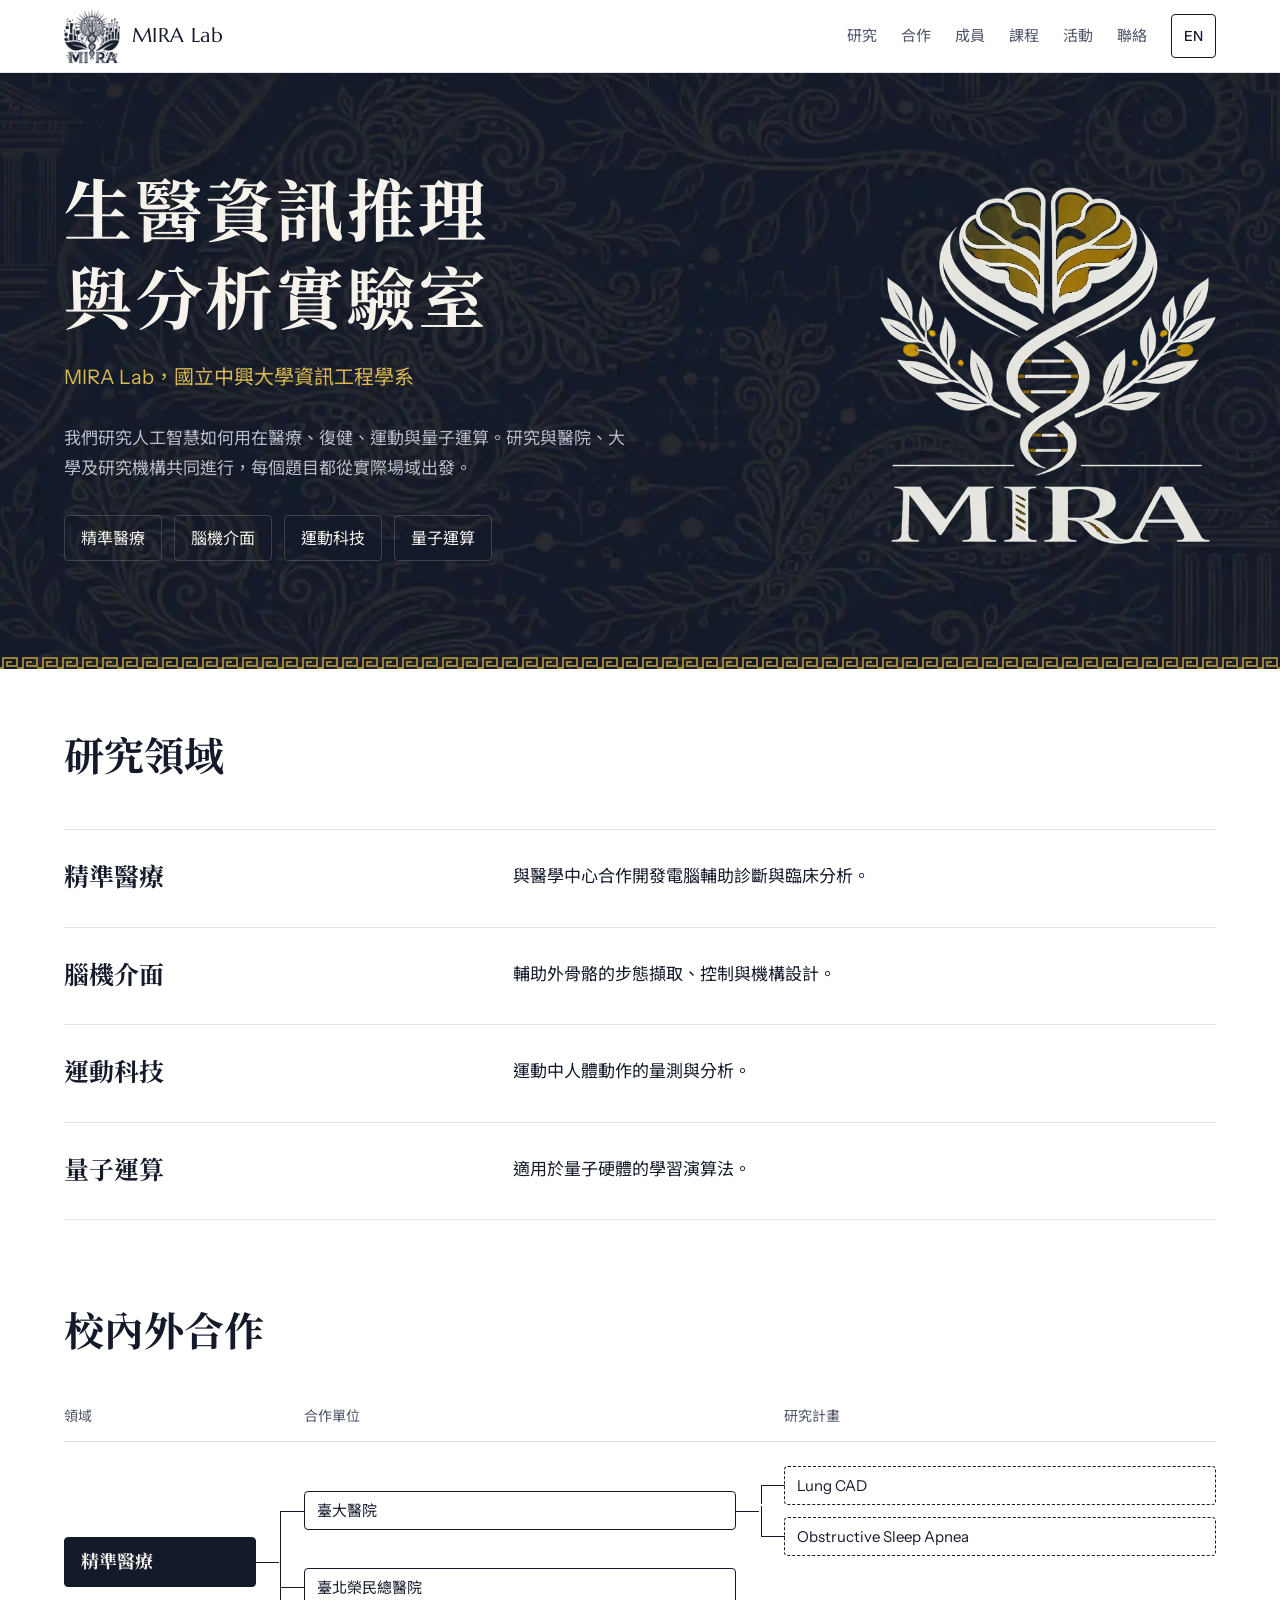
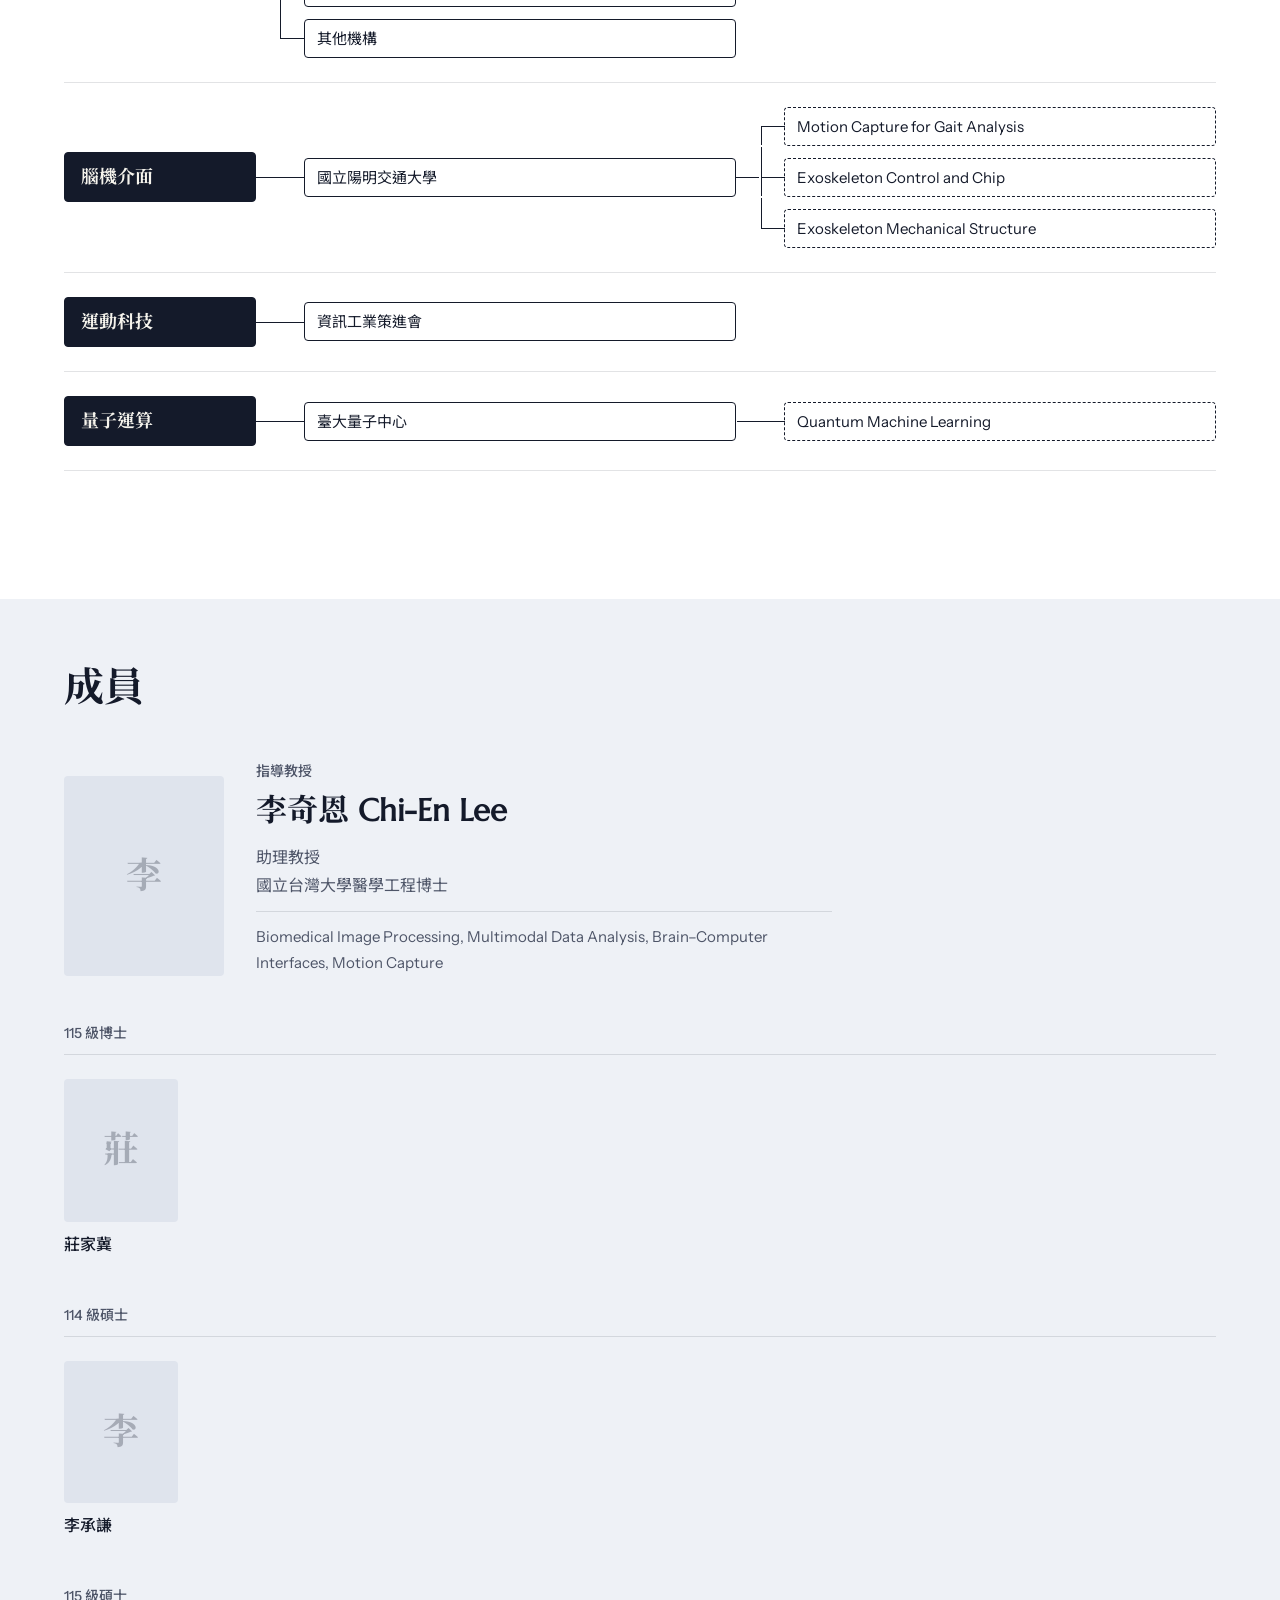
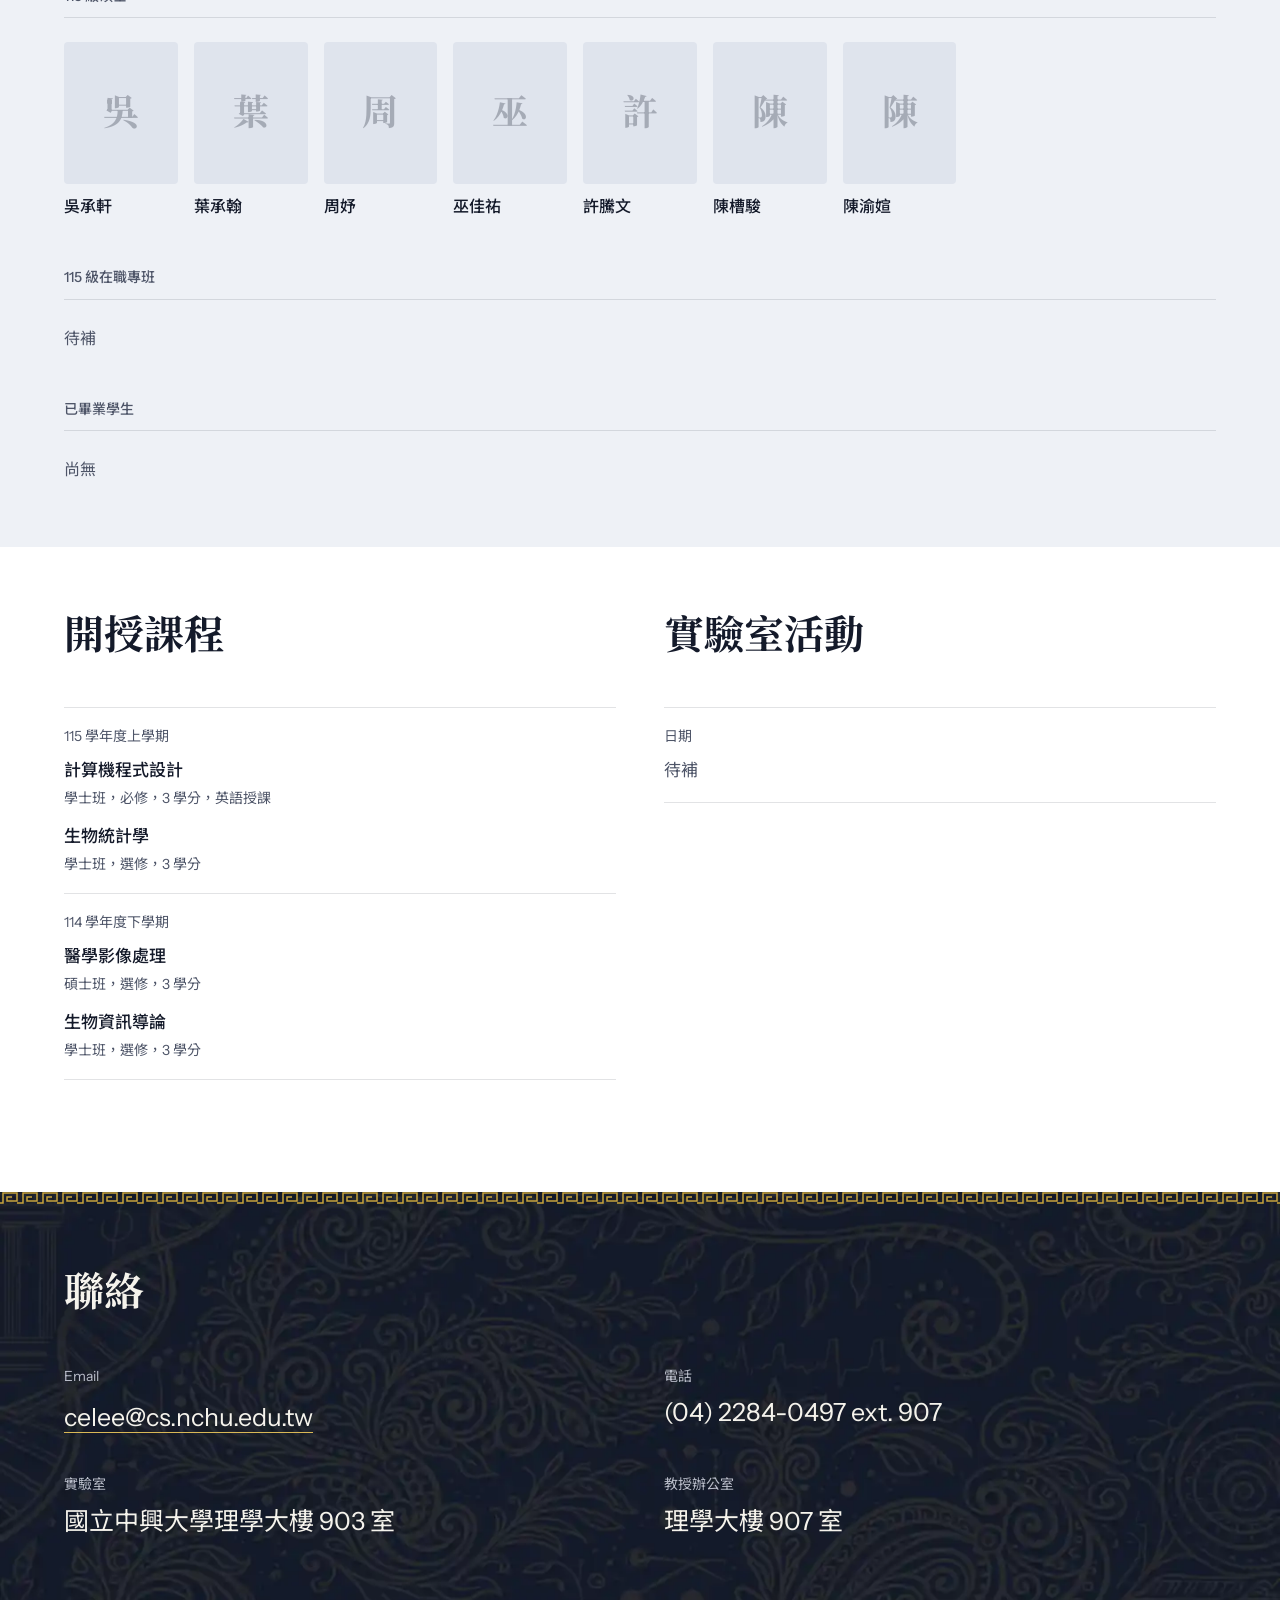
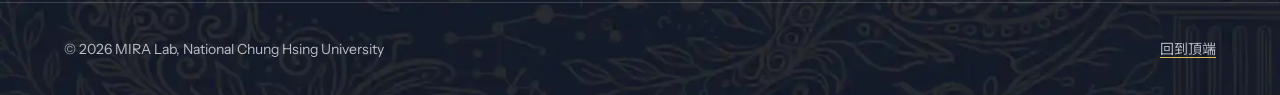
==== commit de5ebecc: "Remove duplicated partner lists, fix footer contact font and hero subtitle wrap - Research areas kee" ====
--- a/index.html
+++ b/index.html
@@ -67,12 +67,6 @@
           <h3 data-en="Precision Medicine">精準醫療</h3>
           <div class="area-body">
             <p data-en="Computer-aided diagnosis and clinical analysis developed together with medical centers.">與醫學中心合作開發電腦輔助診斷與臨床分析。</p>
-            <dl>
-              <dt data-en="Partners">合作單位</dt>
-              <dd data-en="National Taiwan University Hospital, Taipei Veterans General Hospital, other institutes">臺大醫院、臺北榮民總醫院、其他機構</dd>
-              <dt data-en="Projects">研究計畫</dt>
-              <dd>Lung CAD<br />Obstructive Sleep Apnea</dd>
-            </dl>
           </div>
         </article>
 
@@ -80,12 +74,6 @@
           <h3 data-en="Brain Computer Interface">腦機介面</h3>
           <div class="area-body">
             <p data-en="Gait capture, control and mechanical design for assistive exoskeletons.">輔助外骨骼的步態擷取、控制與機構設計。</p>
-            <dl>
-              <dt data-en="Partners">合作單位</dt>
-              <dd data-en="National Yang Ming Chiao Tung University">國立陽明交通大學</dd>
-              <dt data-en="Projects">研究計畫</dt>
-              <dd>Motion Capture for Gait Analysis<br />Exoskeleton Control and Chip<br />Exoskeleton Mechanical Structure</dd>
-            </dl>
           </div>
         </article>
 
@@ -93,10 +81,6 @@
           <h3 data-en="Sports Technology">運動科技</h3>
           <div class="area-body">
             <p data-en="Measuring and analysing human movement in sport.">運動中人體動作的量測與分析。</p>
-            <dl>
-              <dt data-en="Partners">合作單位</dt>
-              <dd data-en="Institute for Information Industry">資訊工業策進會</dd>
-            </dl>
           </div>
         </article>
 
@@ -104,12 +88,6 @@
           <h3 data-en="Quantum Computing">量子運算</h3>
           <div class="area-body">
             <p data-en="Learning algorithms for quantum hardware.">適用於量子硬體的學習演算法。</p>
-            <dl>
-              <dt data-en="Partners">合作單位</dt>
-              <dd data-en="Quantum Center in NTU">臺大量子中心</dd>
-              <dt data-en="Projects">研究計畫</dt>
-              <dd>Quantum Machine Learning</dd>
-            </dl>
           </div>
         </article>
       </div>
--- a/css/style.css
+++ b/css/style.css
@@ -77,7 +77,7 @@
 .hero::after { content: ""; position: absolute; inset: auto 0 0; height: 12px; background: var(--key) repeat-x left bottom; }
 h1 { font-size: clamp(2.25rem, 5.4vw, 4.25rem); line-height: 1.15; letter-spacing: .01em; }
 :lang(zh-Hant) h1 { line-height: 1.3; letter-spacing: .04em; }
-.hero-org { text-wrap: balance; margin-top: var(--s4); font-size: var(--t-md); line-height: 1.5; color: var(--accent); }
+.hero-org { text-wrap: balance; word-break: keep-all; overflow-wrap: anywhere; margin-top: var(--s4); font-size: var(--t-md); line-height: 1.5; color: var(--accent); }
 .hero-lead { margin-top: var(--s6); max-width: 36rem; font-size: 1.0625rem; color: var(--ink-2); }
 .hero-areas { display: flex; flex-wrap: wrap; gap: var(--s3); margin-top: var(--s6); }
 .hero-areas a { display: block; padding: var(--s2) var(--s4); border: 1px solid var(--rule); border-radius: var(--radius); text-decoration: none; transition: border-color .15s, background-color .15s, color .15s; }
@@ -96,9 +96,6 @@
 .area:last-child { border-bottom: 1px solid var(--rule); }
 .area:target h3 { color: var(--accent); }
 .area-body p { max-width: 36rem; font-size: 1.0625rem; }
-.area dl { display: grid; grid-template-columns: 5.5rem minmax(0, 1fr); gap: var(--s2) var(--s4); margin-top: var(--s5); }
-.area dt { padding-top: .1rem; }
-.area dd { font-size: .9375rem; }
 
 /* Collaboration figure ---------------------------------------------- */
 #collab { padding-top: var(--s5); }
@@ -164,7 +161,7 @@
 .band::before { content: ""; position: absolute; inset: 0 0 auto; height: 12px; background: var(--key) repeat-x; }
 .band .rows { display: grid; grid-template-columns: repeat(2, minmax(0, 1fr)); gap: var(--s6) var(--s7); }
 .band .rows > div { padding: 0; border: 0; }
-.band .rows dd { font: 400 clamp(var(--t-md), 2.2vw, var(--t-lg))/1.35 var(--display); }
+.band .rows dd { font: 400 clamp(var(--t-md), 2.2vw, var(--t-lg))/1.35 var(--body); }
 .band a { text-decoration-color: var(--accent); }
 .band .rows a { display: inline-flex; align-items: center; min-height: 2.75rem; }
 .foot { display: flex; align-items: center; justify-content: space-between; gap: var(--s4); padding: var(--s5) var(--inline); border-top: 1px solid var(--rule); font-size: var(--t-sm); color: var(--ink-2); }
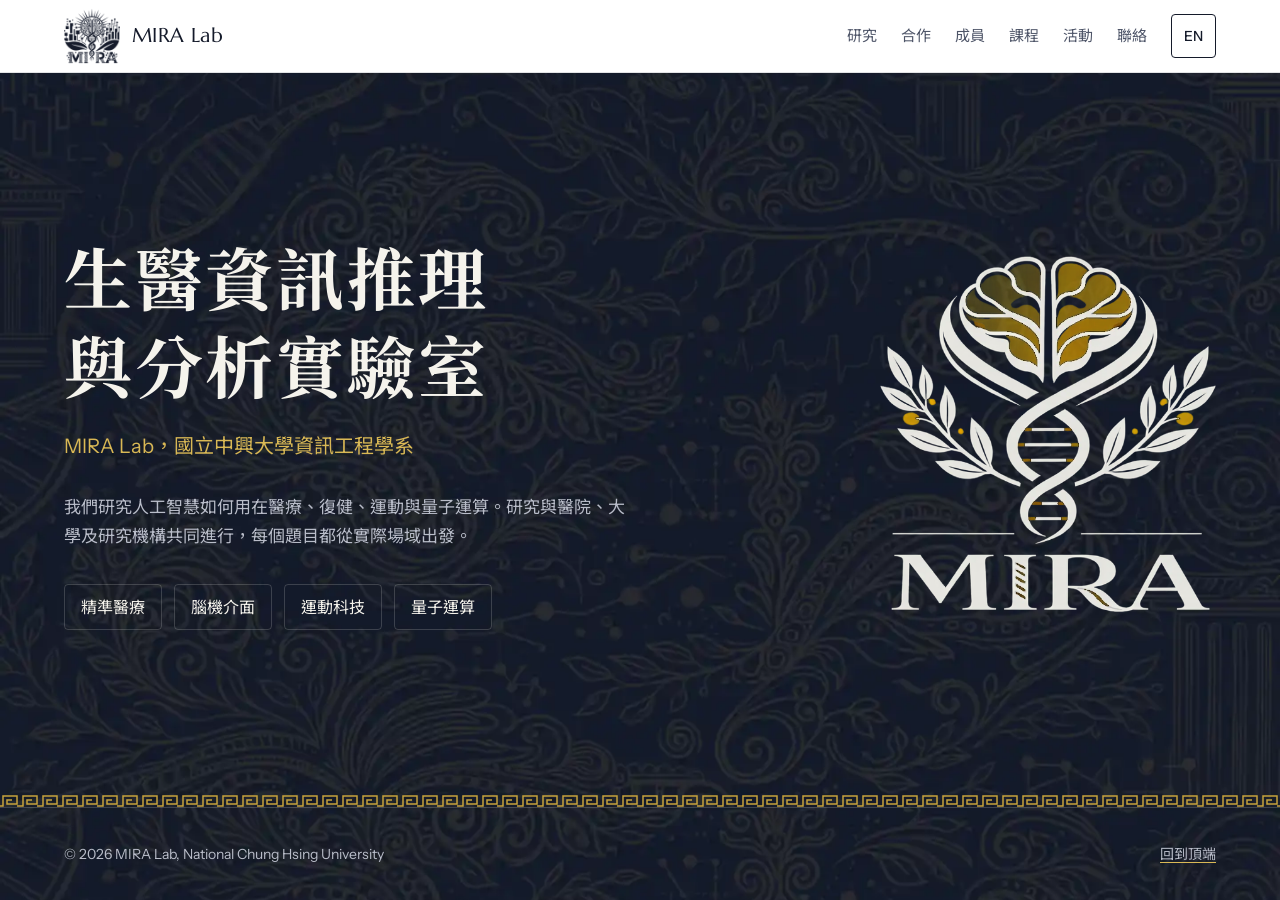
==== commit ea462961: "Split the site into pages and add the lab dinner slideshow - index.html is now the home page (hero o" ====
--- a/index.html
+++ b/index.html
@@ -6,7 +6,7 @@
   <title>MIRA Lab｜生醫資訊推理與分析實驗室</title>
   <meta name="description" content="國立中興大學資訊工程學系生醫資訊推理與分析實驗室（MIRA Lab），研究人工智慧在精準醫療、腦機介面、運動科技與量子運算上的應用。" />
   <meta property="og:title" content="MIRA Lab｜生醫資訊推理與分析實驗室" />
-  <meta property="og:description" content="國立中興大學資訊工程學系。研究人工智慧在精準醫療、腦機介面、運動科技與量子運算上的應用。" />
+  <meta property="og:description" content="國立中興大學資訊工程學系生醫資訊推理與分析實驗室（MIRA Lab），研究人工智慧在精準醫療、腦機介面、運動科技與量子運算上的應用。" />
   <meta property="og:url" content="https://miralabnchu.github.io/" />
   <meta property="og:image" content="https://miralabnchu.github.io/assets/og.jpg" />
   <meta property="og:image:width" content="1200" />
@@ -20,19 +20,20 @@
   <link href="https://fonts.googleapis.com/css2?family=Instrument+Sans:wght@400;500;600&family=Marcellus&family=Noto+Sans+TC:wght@400;500&family=Noto+Serif+TC:wght@600;700&display=swap" rel="stylesheet" />
   <link rel="stylesheet" href="css/style.css" />
 </head>
-<body>
+<body class="home">
   <a class="skip" href="#main" data-en="Skip to content">跳到主要內容</a>
 
+  <!-- 頁首：每一頁都相同。增減分頁時，index.html 與 html/ 裡每一頁的選單都要一起改。 -->
   <header class="top">
     <div class="top-in">
-      <a class="brand" href="#top"><img src="assets/mira-mark.png" alt="" width="56" height="56" />MIRA Lab</a>
+      <a class="brand" href="index.html"><img src="assets/mira-mark.png" alt="" width="56" height="56" />MIRA Lab</a>
       <nav class="top-nav" aria-label="Primary">
-        <a href="#research" data-en="Research">研究</a>
-        <a href="#collab" data-en="Collaboration">合作</a>
-        <a href="#people" data-en="People">成員</a>
-        <a href="#courses" data-en="Courses">課程</a>
-        <a href="#activities" data-en="Activities">活動</a>
-        <a href="#contact" data-en="Contact">聯絡</a>
+        <a href="html/research.html" data-en="Research">研究</a>
+        <a href="html/collab.html" data-en="Collaboration">合作</a>
+        <a href="html/people.html" data-en="People">成員</a>
+        <a href="html/courses.html" data-en="Courses">課程</a>
+        <a href="html/activities.html" data-en="Activities">活動</a>
+        <a href="html/contact.html" data-en="Contact">聯絡</a>
       </nav>
       <button class="lang" id="langBtn" type="button" aria-label="Switch to English">EN</button>
     </div>
@@ -47,281 +48,17 @@
         <p class="hero-org" data-en="MIRA Lab, Department of Computer Science and Information Engineering, National Chung Hsing University">MIRA Lab，國立中興大學資訊工程學系</p>
         <p class="hero-lead" data-en="We study how artificial intelligence can serve medicine, rehabilitation, sport and quantum computing. Our work is carried out with hospitals, universities and research institutes, so each question starts from a real setting.">我們研究人工智慧如何用在醫療、復健、運動與量子運算。研究與醫院、大學及研究機構共同進行，每個題目都從實際場域出發。</p>
         <ul class="hero-areas">
-          <li><a href="#r1" data-en="Precision Medicine">精準醫療</a></li>
-          <li><a href="#r2" data-en="Brain Computer Interface">腦機介面</a></li>
-          <li><a href="#r3" data-en="Sports Technology">運動科技</a></li>
-          <li><a href="#r4" data-en="Quantum Computing">量子運算</a></li>
+          <li><a href="html/research.html#r1" data-en="Precision Medicine">精準醫療</a></li>
+          <li><a href="html/research.html#r2" data-en="Brain Computer Interface">腦機介面</a></li>
+          <li><a href="html/research.html#r3" data-en="Sports Technology">運動科技</a></li>
+          <li><a href="html/research.html#r4" data-en="Quantum Computing">量子運算</a></li>
         </ul>
       </div>
       <img class="hero-logo" src="assets/mira-logo-light.webp" alt="MIRA Lab 標誌：大腦、DNA 雙螺旋與橄欖枝" width="534" height="567" />
     </section>
-
-    <!-- ============ RESEARCH ============ -->
-    <section class="section" id="research">
-      <header class="section-head">
-        <h2 data-en="Research">研究領域</h2>
-      </header>
-
-      <div class="areas">
-        <article class="area" id="r1">
-          <h3 data-en="Precision Medicine">精準醫療</h3>
-          <div class="area-body">
-            <p data-en="Computer-aided diagnosis and clinical analysis developed together with medical centers.">與醫學中心合作開發電腦輔助診斷與臨床分析。</p>
-          </div>
-        </article>
-
-        <article class="area" id="r2">
-          <h3 data-en="Brain Computer Interface">腦機介面</h3>
-          <div class="area-body">
-            <p data-en="Gait capture, control and mechanical design for assistive exoskeletons.">輔助外骨骼的步態擷取、控制與機構設計。</p>
-          </div>
-        </article>
-
-        <article class="area" id="r3">
-          <h3 data-en="Sports Technology">運動科技</h3>
-          <div class="area-body">
-            <p data-en="Measuring and analysing human movement in sport.">運動中人體動作的量測與分析。</p>
-          </div>
-        </article>
-
-        <article class="area" id="r4">
-          <h3 data-en="Quantum Computing">量子運算</h3>
-          <div class="area-body">
-            <p data-en="Learning algorithms for quantum hardware.">適用於量子硬體的學習演算法。</p>
-          </div>
-        </article>
-      </div>
-    </section>
-
-    <!-- ============ COLLABORATION ============ -->
-    <section class="section" id="collab">
-      <header class="section-head">
-        <h2 data-en="Internal and external collaboration">校內外合作</h2>
-      </header>
-
-      <figure class="map">
-        <div class="map-cols" aria-hidden="true">
-          <span data-en="Area">領域</span>
-          <span data-en="Partner">合作單位</span>
-          <span data-en="Project">研究計畫</span>
-        </div>
-
-        <div class="flow">
-          <div class="node root" data-en="Precision Medicine">精準醫療</div>
-          <div class="branches">
-            <div class="branch">
-              <div class="node partner" data-en="National Taiwan University Hospital">臺大醫院</div>
-              <div class="leaves">
-                <div class="node leaf">Lung CAD</div>
-                <div class="node leaf">Obstructive Sleep Apnea</div>
-              </div>
-            </div>
-            <div class="branch">
-              <div class="node partner" data-en="Taipei Veterans General Hospital">臺北榮民總醫院</div>
-            </div>
-            <div class="branch">
-              <div class="node partner" data-en="Other institutes">其他機構</div>
-            </div>
-          </div>
-        </div>
-
-        <div class="flow">
-          <div class="node root" data-en="Brain Computer Interface">腦機介面</div>
-          <div class="branches">
-            <div class="branch">
-              <div class="node partner" data-en="National Yang Ming Chiao Tung University">國立陽明交通大學</div>
-              <div class="leaves">
-                <div class="node leaf">Motion Capture for Gait Analysis</div>
-                <div class="node leaf">Exoskeleton Control and Chip</div>
-                <div class="node leaf">Exoskeleton Mechanical Structure</div>
-              </div>
-            </div>
-          </div>
-        </div>
-
-        <div class="flow">
-          <div class="node root" data-en="Sports Technology">運動科技</div>
-          <div class="branches">
-            <div class="branch">
-              <div class="node partner" data-en="Institute for Information Industry">資訊工業策進會</div>
-            </div>
-          </div>
-        </div>
-
-        <div class="flow">
-          <div class="node root" data-en="Quantum Computing">量子運算</div>
-          <div class="branches">
-            <div class="branch">
-              <div class="node partner" data-en="Quantum Center in NTU">臺大量子中心</div>
-              <div class="leaves">
-                <div class="node leaf">Quantum Machine Learning</div>
-              </div>
-            </div>
-          </div>
-        </div>
-      </figure>
-    </section>
-
-    <!-- ============ PEOPLE ============ -->
-    <section class="section" id="people">
-      <header class="section-head">
-        <h2 data-en="People">成員</h2>
-      </header>
-
-      <!--
-        頭像：每個人一格 .portrait。還沒有影片時顯示姓氏的佔位字。
-        有影片後，把 <span class="portrait-ph">…</span> 換成：
-          <video src="assets/members/檔名.mp4" poster="assets/members/檔名.jpg" muted loop playsinline preload="metadata"></video>
-        影片規格與做法見 README「成員頭像短影片」。
-      -->
-      <div class="people-wrap">
-        <article class="pi">
-          <div class="portrait"><span class="portrait-ph" aria-hidden="true">李</span></div>
-          <div class="pi-body">
-            <p class="cohort-title" data-en="Principal investigator">指導教授</p>
-            <h3 class="pi-name">李奇恩 Chi-En Lee</h3>
-            <p data-en="Assistant Professor">助理教授</p>
-            <p data-en="Ph.D. in Biomedical Engineering, National Taiwan University">國立台灣大學醫學工程博士</p>
-            <p class="pi-fields">Biomedical Image Processing, Multimodal Data Analysis, Brain–Computer Interfaces, Motion Capture</p>
-          </div>
-        </article>
-
-        <section class="cohort">
-          <h3 class="cohort-title" data-en="Ph.D., class of 115">115 級博士</h3>
-          <ul class="people">
-            <li class="person">
-              <div class="portrait"><span class="portrait-ph" aria-hidden="true">莊</span></div>
-              <p class="person-name">莊家冀</p>
-            </li>
-          </ul>
-        </section>
-
-        <section class="cohort">
-          <h3 class="cohort-title" data-en="Master's, class of 114">114 級碩士</h3>
-          <ul class="people">
-            <li class="person">
-              <div class="portrait"><span class="portrait-ph" aria-hidden="true">李</span></div>
-              <p class="person-name">李承謙</p>
-            </li>
-          </ul>
-        </section>
-
-        <section class="cohort">
-          <h3 class="cohort-title" data-en="Master's, class of 115">115 級碩士</h3>
-          <ul class="people">
-            <li class="person">
-              <div class="portrait"><span class="portrait-ph" aria-hidden="true">吳</span></div>
-              <p class="person-name">吳承軒</p>
-            </li>
-            <li class="person">
-              <div class="portrait"><span class="portrait-ph" aria-hidden="true">葉</span></div>
-              <p class="person-name">葉承翰</p>
-            </li>
-            <li class="person">
-              <div class="portrait"><span class="portrait-ph" aria-hidden="true">周</span></div>
-              <p class="person-name">周妤</p>
-            </li>
-            <li class="person">
-              <div class="portrait"><span class="portrait-ph" aria-hidden="true">巫</span></div>
-              <p class="person-name">巫佳祐</p>
-            </li>
-            <li class="person">
-              <div class="portrait"><span class="portrait-ph" aria-hidden="true">許</span></div>
-              <p class="person-name">許騰文</p>
-            </li>
-            <li class="person">
-              <div class="portrait"><span class="portrait-ph" aria-hidden="true">陳</span></div>
-              <p class="person-name">陳槽駿</p>
-            </li>
-            <li class="person">
-              <div class="portrait"><span class="portrait-ph" aria-hidden="true">陳</span></div>
-              <p class="person-name">陳渝媗</p>
-            </li>
-          </ul>
-        </section>
-
-        <section class="cohort">
-          <h3 class="cohort-title" data-en="In-service master's, class of 115">115 級在職專班</h3>
-          <p class="cohort-empty" data-en="To be added">待補</p>
-        </section>
-
-        <section class="cohort">
-          <h3 class="cohort-title" data-en="Alumni">已畢業學生</h3>
-          <p class="cohort-empty" data-en="None yet">尚無</p>
-        </section>
-      </div>
-    </section>
-
-    <!-- ============ COURSES ============ -->
-    <div class="pair">
-    <section class="section" id="courses">
-      <header class="section-head">
-        <h2 data-en="Courses">開授課程</h2>
-      </header>
-
-      <!-- 每一列一個學期，新的放最上面 -->
-      <dl class="rows">
-        <div>
-          <dt data-en="Fall 2026 (115-1)">115 學年度上學期</dt>
-          <dd>
-            <ul class="courses">
-              <li>
-                <span data-en="Computer Programming">計算機程式設計</span>
-                <small data-en="Undergraduate, required, 3 credits, taught in English">學士班，必修，3 學分，英語授課</small>
-              </li>
-              <li>
-                <span data-en="Biostatistics">生物統計學</span>
-                <small data-en="Undergraduate, elective, 3 credits">學士班，選修，3 學分</small>
-              </li>
-            </ul>
-          </dd>
-        </div>
-        <div>
-          <dt data-en="Spring 2026 (114-2)">114 學年度下學期</dt>
-          <dd>
-            <ul class="courses">
-              <li>
-                <span data-en="Medical Image Processing">醫學影像處理</span>
-                <small data-en="Graduate, elective, 3 credits">碩士班，選修，3 學分</small>
-              </li>
-              <li>
-                <span data-en="Introduction to Bioinformatics">生物資訊導論</span>
-                <small data-en="Undergraduate, elective, 3 credits">學士班，選修，3 學分</small>
-              </li>
-            </ul>
-          </dd>
-        </div>
-      </dl>
-    </section>
-
-    <!-- ============ ACTIVITIES ============ -->
-    <section class="section" id="activities">
-      <header class="section-head">
-        <h2 data-en="Lab activities">實驗室活動</h2>
-      </header>
-
-      <!-- 每一列一則活動：<dt>2026.09</dt><dd>活動名稱<small>一句說明</small></dd>，新的放最上面 -->
-      <dl class="rows">
-        <div><dt data-en="Date">日期</dt><dd class="todo" data-en="To be added">待補</dd></div>
-      </dl>
-    </section>
-    </div>
   </main>
 
   <footer class="band dark">
-    <!-- ============ CONTACT ============ -->
-    <section class="section" id="contact">
-      <header class="section-head">
-        <h2 data-en="Contact">聯絡</h2>
-      </header>
-
-      <dl class="rows">
-        <div><dt>Email</dt><dd><a href="mailto:celee@cs.nchu.edu.tw">celee@cs.nchu.edu.tw</a></dd></div>
-        <div><dt data-en="Phone">電話</dt><dd>(04) 2284-0497 ext. 907</dd></div>
-        <div><dt data-en="Lab">實驗室</dt><dd data-en="Room 903, Science Building, National Chung Hsing University">國立中興大學理學大樓 903 室</dd></div>
-        <div><dt data-en="Office">教授辦公室</dt><dd data-en="Room 907, Science Building">理學大樓 907 室</dd></div>      </dl>
-    </section>
-
     <div class="foot">
       <span>© <span id="year"></span> MIRA Lab, National Chung Hsing University</span>
       <a href="#top" data-en="Top">回到頂端</a>
--- a/css/style.css
+++ b/css/style.css
@@ -166,6 +166,36 @@
 .band .rows a { display: inline-flex; align-items: center; min-height: 2.75rem; }
 .foot { display: flex; align-items: center; justify-content: space-between; gap: var(--s4); padding: var(--s5) var(--inline); border-top: 1px solid var(--rule); font-size: var(--t-sm); color: var(--ink-2); }
 .foot a { flex: none; display: flex; align-items: center; min-height: 2.75rem; white-space: nowrap; }
+
+/* Slideshow: activity photos that cross-fade one at a time ---------- */
+.slides { margin-top: var(--s4); max-width: 48rem; }
+.slides-frame { position: relative; aspect-ratio: 4 / 3; overflow: hidden; border-radius: var(--radius); background: var(--tint); }
+.slides-frame img { position: absolute; inset: 0; width: 100%; height: 100%; object-fit: cover; opacity: 0; transition: opacity 1.2s var(--ease); }
+.slides-frame img.is-on { opacity: 1; }
+/* previous / next: two small navy plates on the photo's left and right edges */
+.slides-nav { position: absolute; top: 50%; z-index: 1; display: grid; place-items: center; width: 2.75rem; height: 2.75rem; margin-top: -1.375rem; padding: 0; color: #f5f3ec; background: #141a2ab8; border: 1px solid #f5f3ec59; border-radius: var(--radius); cursor: pointer; transition: background-color .15s, border-color .15s, color .15s; }
+.slides-prev { left: var(--s3); }
+.slides-next { right: var(--s3); }
+.slides-nav svg { width: 1.25rem; height: 1.25rem; fill: none; stroke: currentColor; stroke-width: 1.75; stroke-linecap: round; stroke-linejoin: round; }
+.slides-nav:hover { background: var(--gold); border-color: var(--gold); color: var(--navy); }
+.slides-nav:active { background: #f5f3ec; border-color: #f5f3ec; color: var(--navy); }
+.slides-nav:focus-visible { outline: 2px solid var(--gold); outline-offset: 2px; }
+
+/* Pages: the home page (body.home) and the sub-pages in html/ (body.page) ---- */
+.home, .page { display: flex; flex-direction: column; min-height: 100vh; min-height: 100dvh; }
+.home main, .page main { flex: 1; }
+/* home: the hero fills the screen down to the footer */
+.home main { display: flex; flex-direction: column; }
+.home .hero { flex: 1; }
+.home .band { margin-top: 0; padding-top: 0; }
+.home .band::before { display: none; }
+/* sub-pages: the section title is the page's h1, set at section-title size */
+.page-title, :lang(zh-Hant) .page-title { font-size: clamp(var(--t-lg), 3.4vw, 2.5rem); line-height: 1.2; letter-spacing: 0; }
+.area h2 { font-size: var(--t-lg); line-height: 1.3; }
+.area:target h2 { color: var(--accent); }
+.page #people { margin-top: 0; }
+.page #collab { padding-top: var(--s8); }
+.page main > .band { margin-top: 0; }
 
 /* Responsive -------------------------------------------------------- */
 @media (max-width: 56rem) {
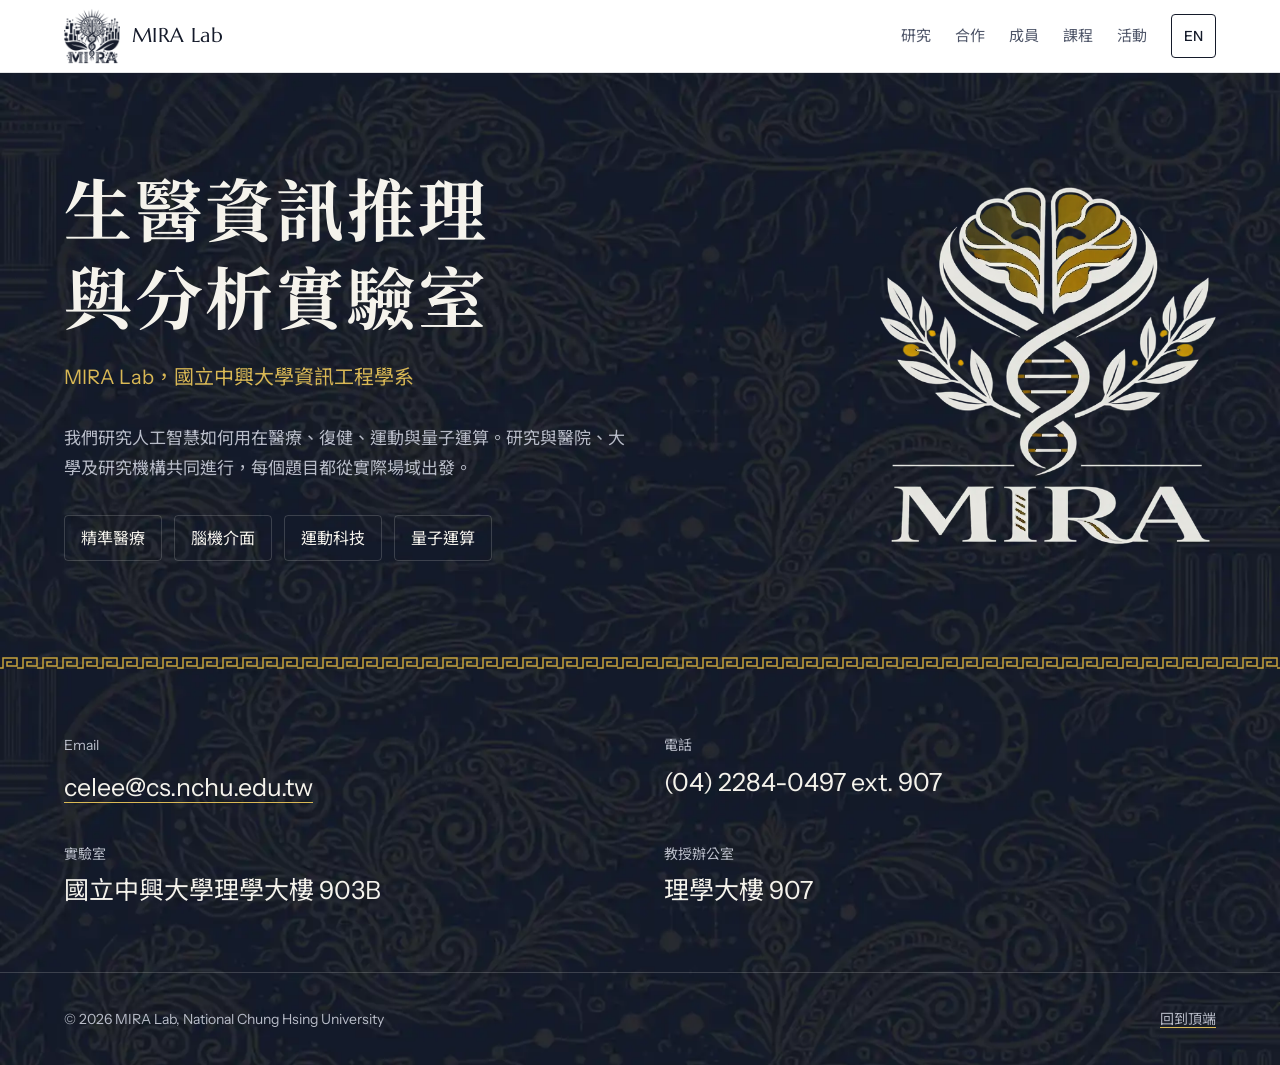
==== commit 26c422fe: "Move contact details to the bottom of the home page and remove contact.html Co-Authored-By: Claude S" ====
--- a/index.html
+++ b/index.html
@@ -33,7 +33,6 @@
         <a href="html/people.html" data-en="People">成員</a>
         <a href="html/courses.html" data-en="Courses">課程</a>
         <a href="html/activities.html" data-en="Activities">活動</a>
-        <a href="html/contact.html" data-en="Contact">聯絡</a>
       </nav>
       <button class="lang" id="langBtn" type="button" aria-label="Switch to English">EN</button>
     </div>
@@ -59,6 +58,14 @@
   </main>
 
   <footer class="band dark">
+    <section class="section" id="contact">
+      <dl class="rows">
+        <div><dt>Email</dt><dd><a href="mailto:celee@cs.nchu.edu.tw">celee@cs.nchu.edu.tw</a></dd></div>
+        <div><dt data-en="Phone">電話</dt><dd>(04) 2284-0497 ext. 907</dd></div>
+        <div><dt data-en="Lab">實驗室</dt><dd data-en="903B, Science Building, National Chung Hsing University">國立中興大學理學大樓 903B</dd></div>
+        <div><dt data-en="Office">教授辦公室</dt><dd data-en="907, Science Building">理學大樓 907</dd></div>
+      </dl>
+    </section>
     <div class="foot">
       <span>© <span id="year"></span> MIRA Lab, National Chung Hsing University</span>
       <a href="#top" data-en="Top">回到頂端</a>
